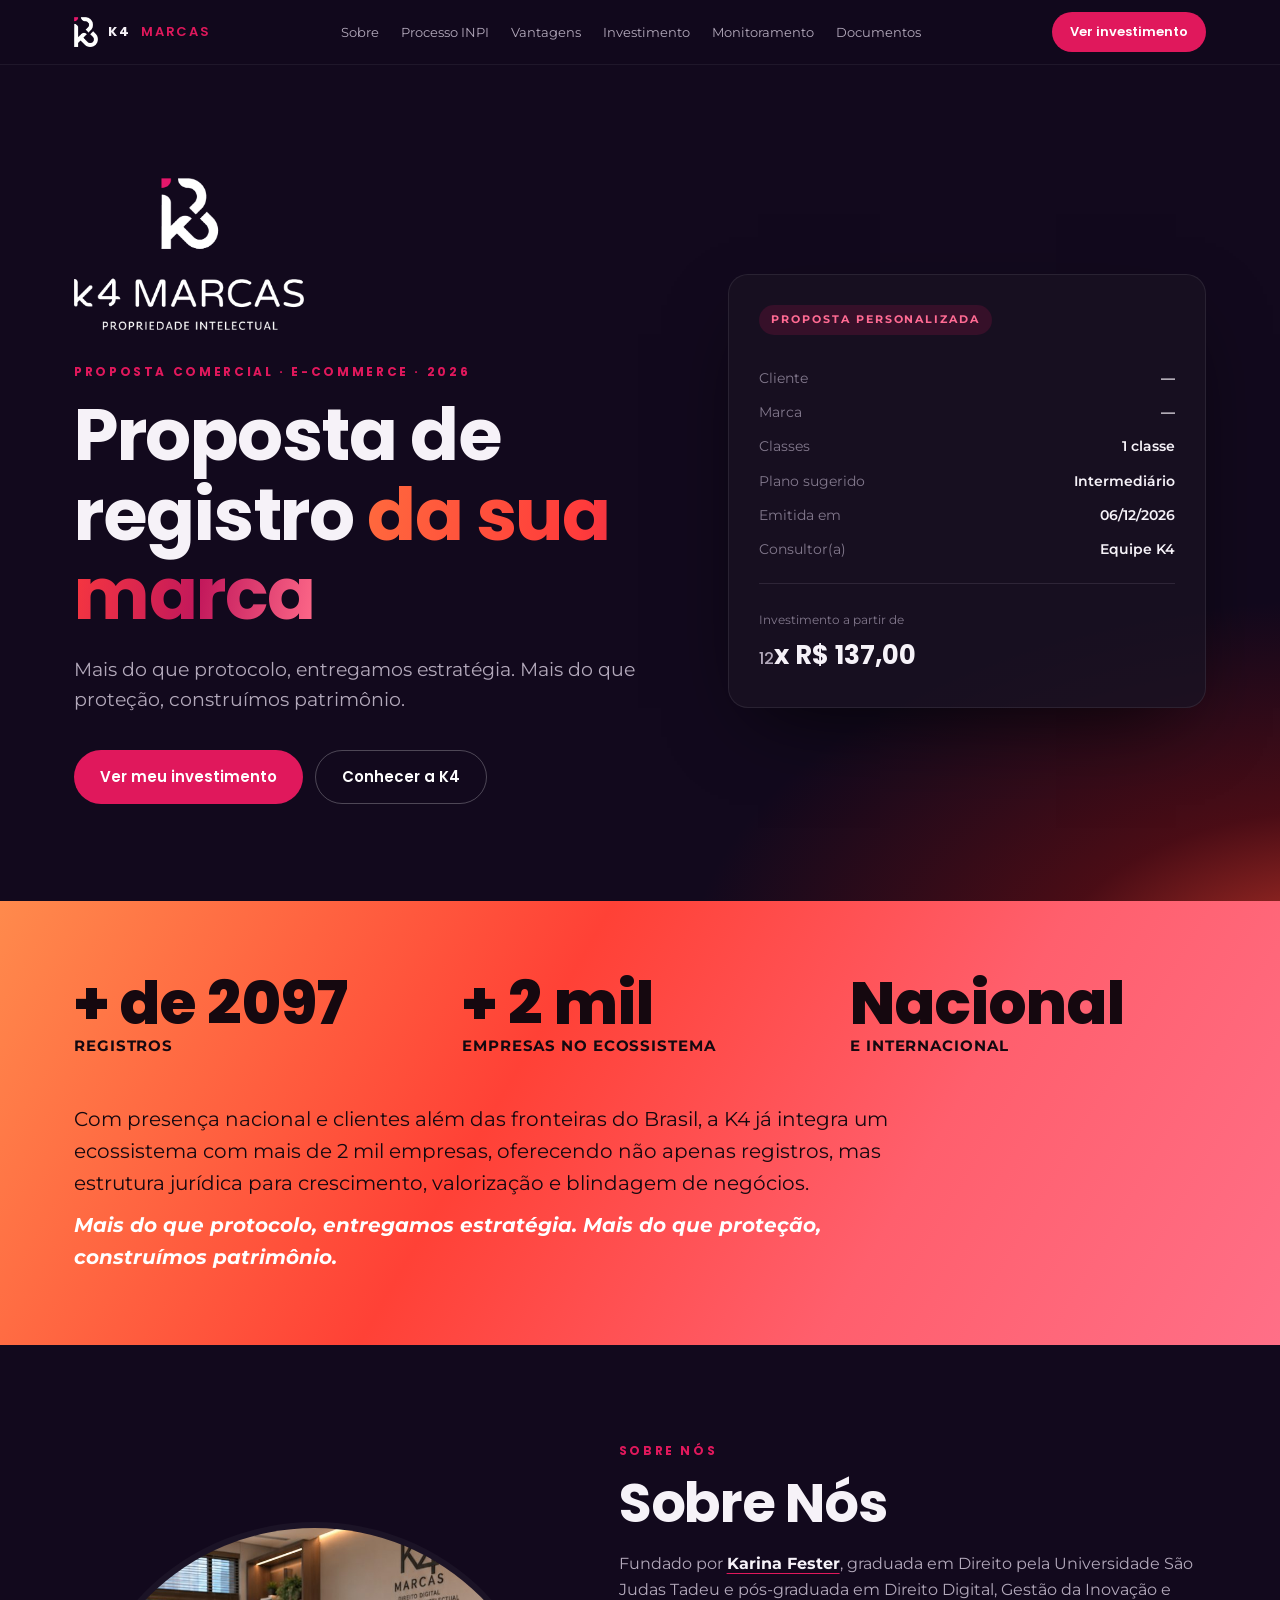
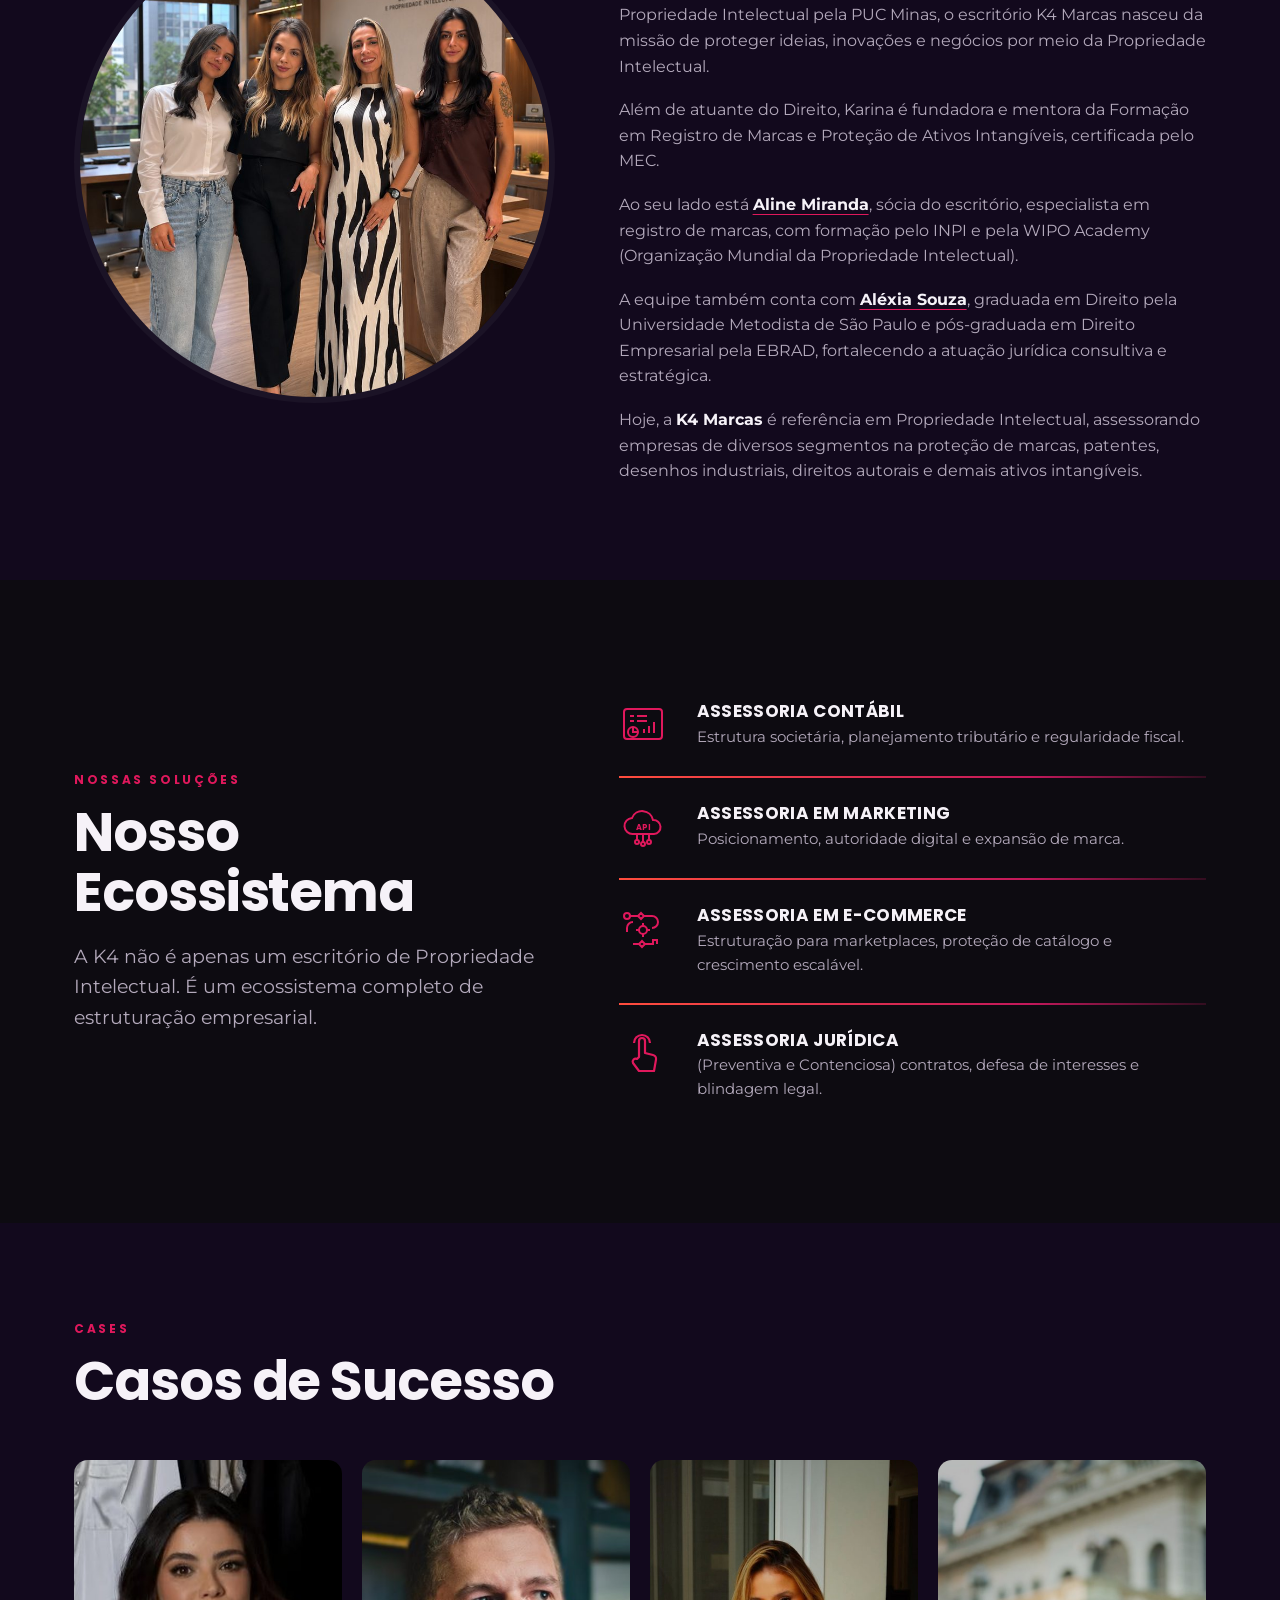
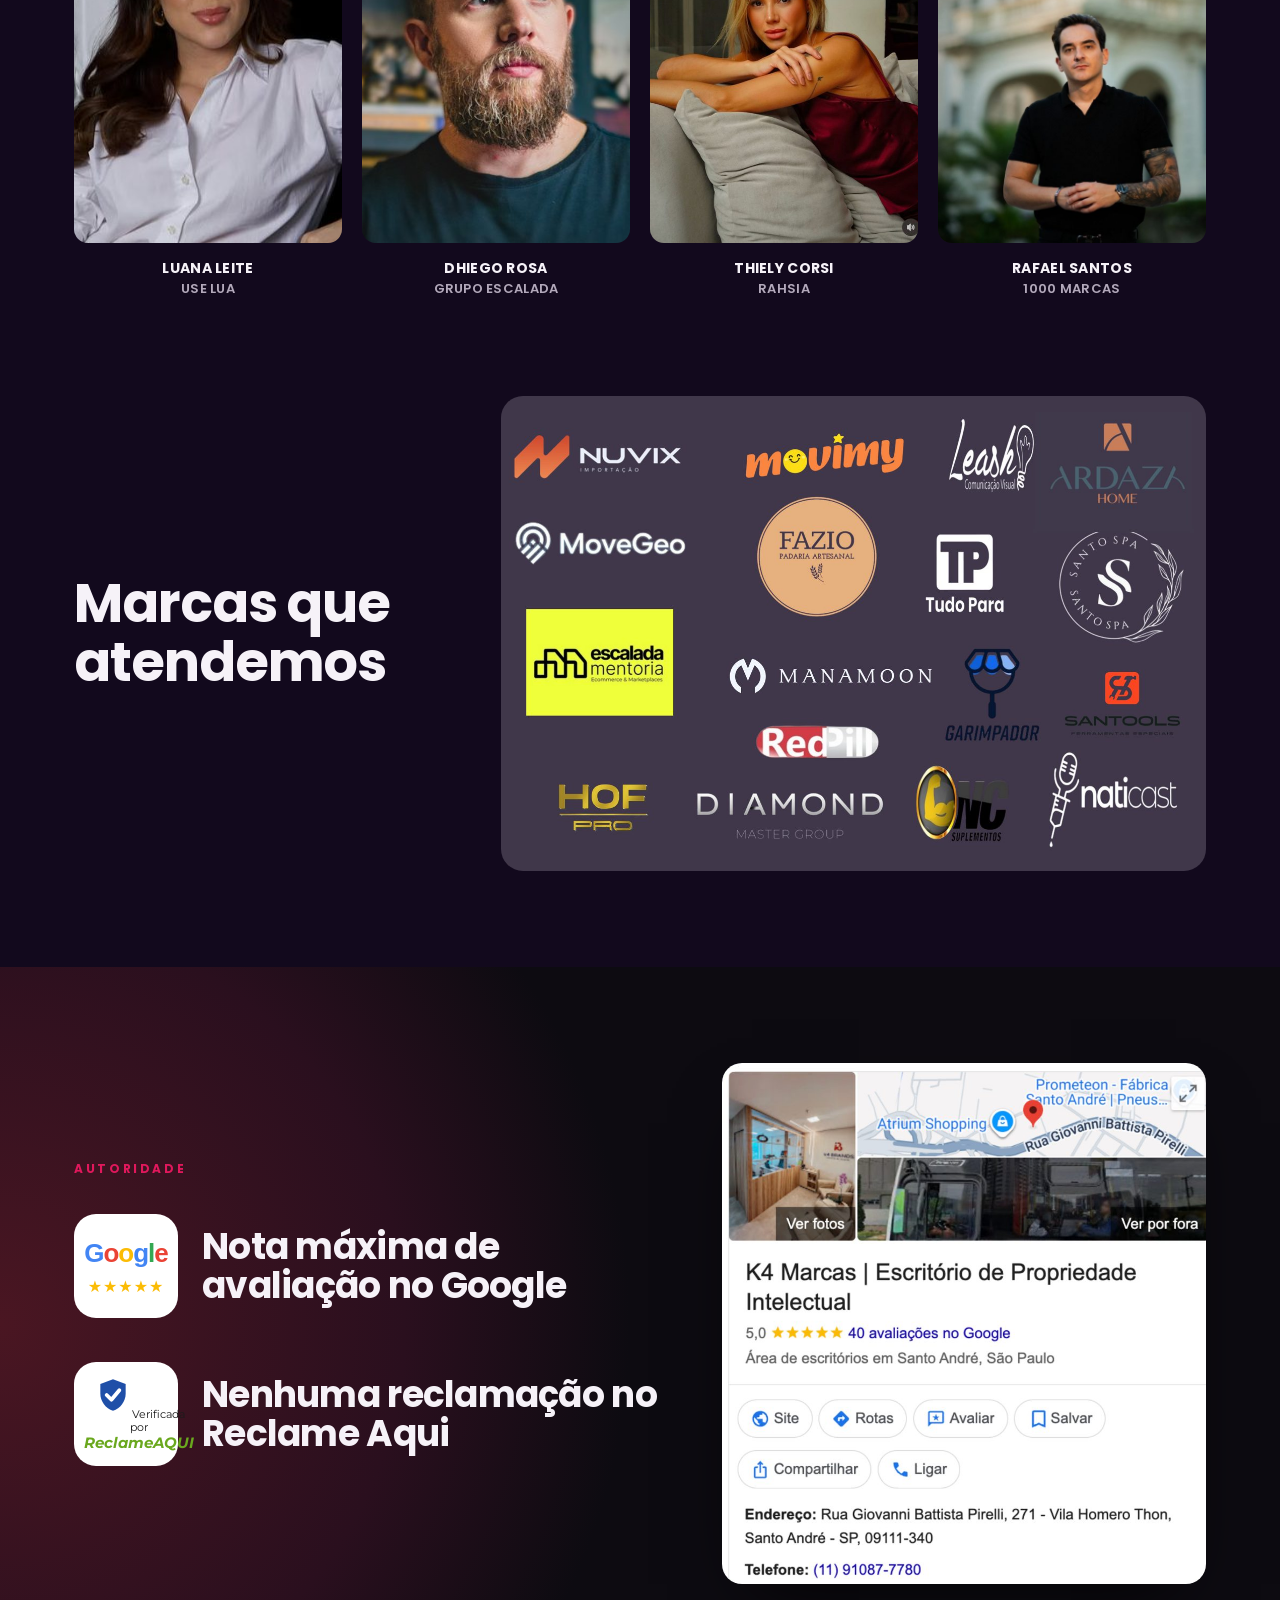
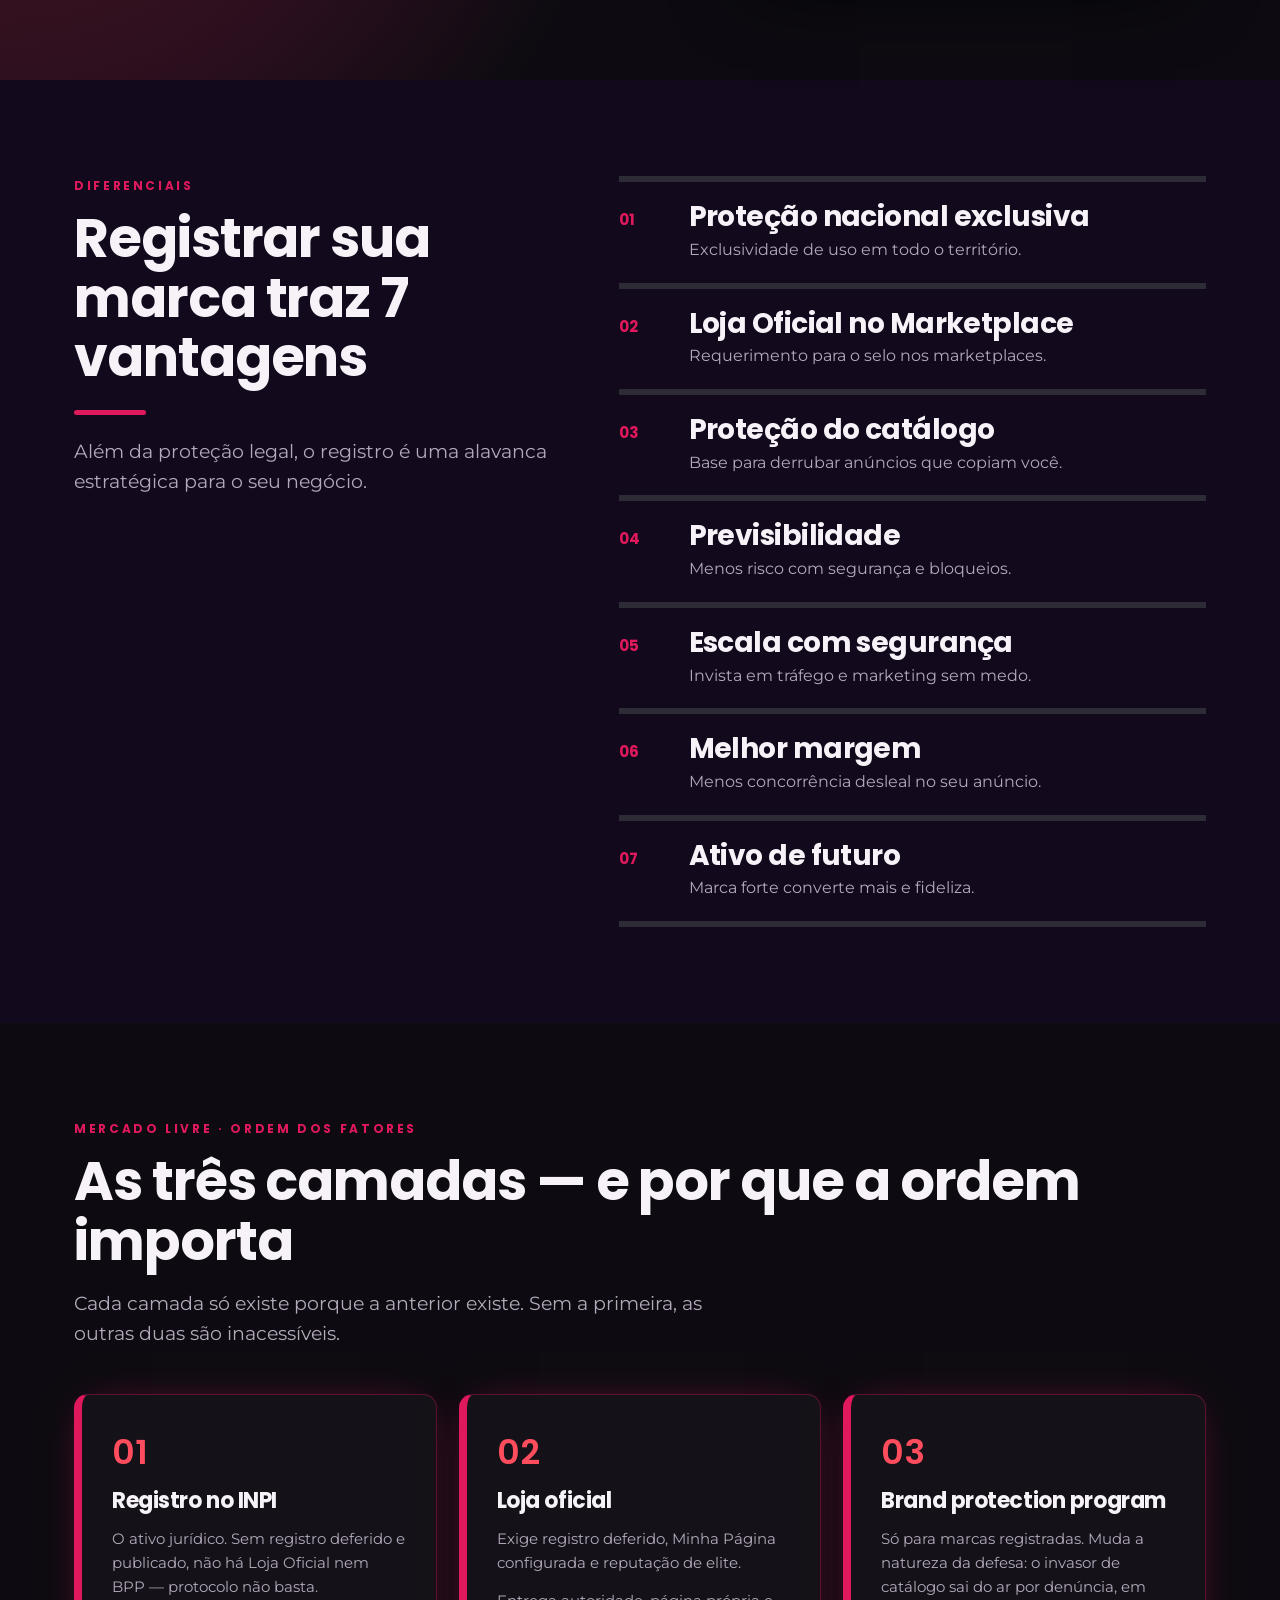
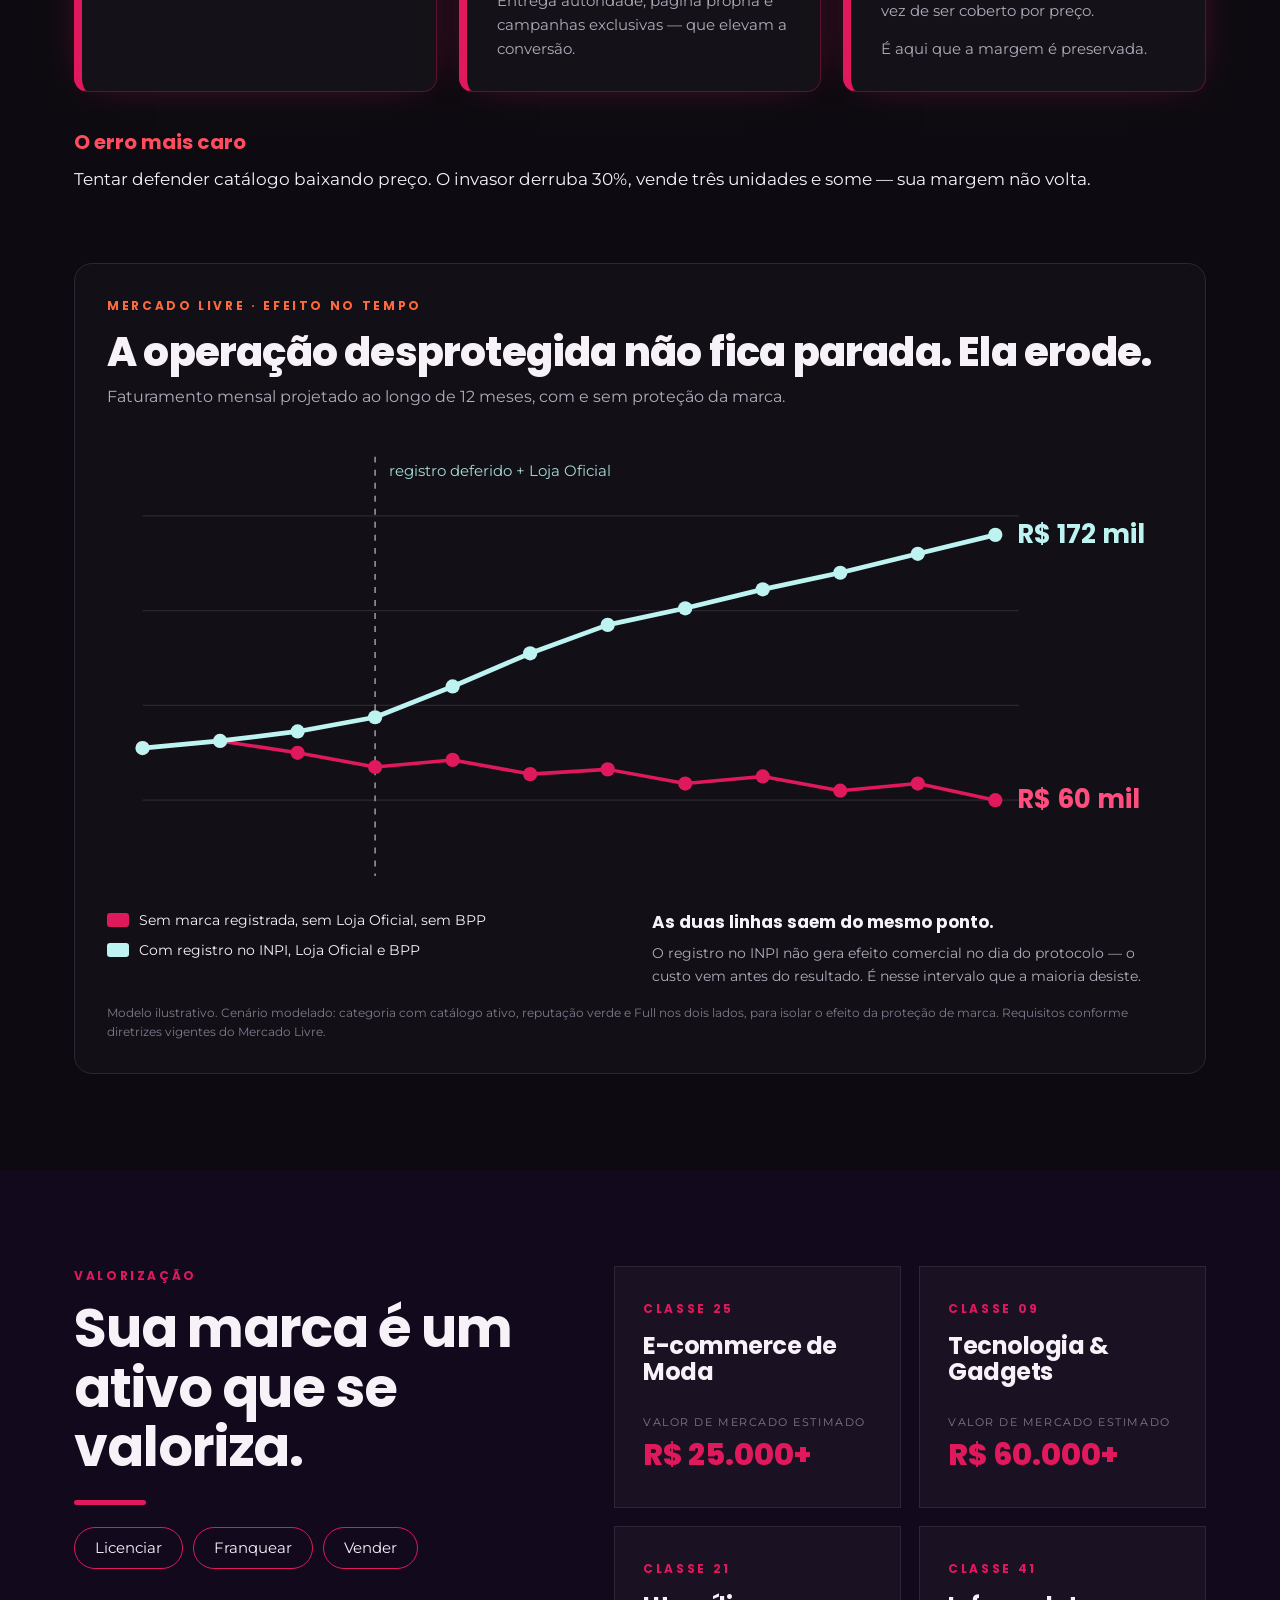
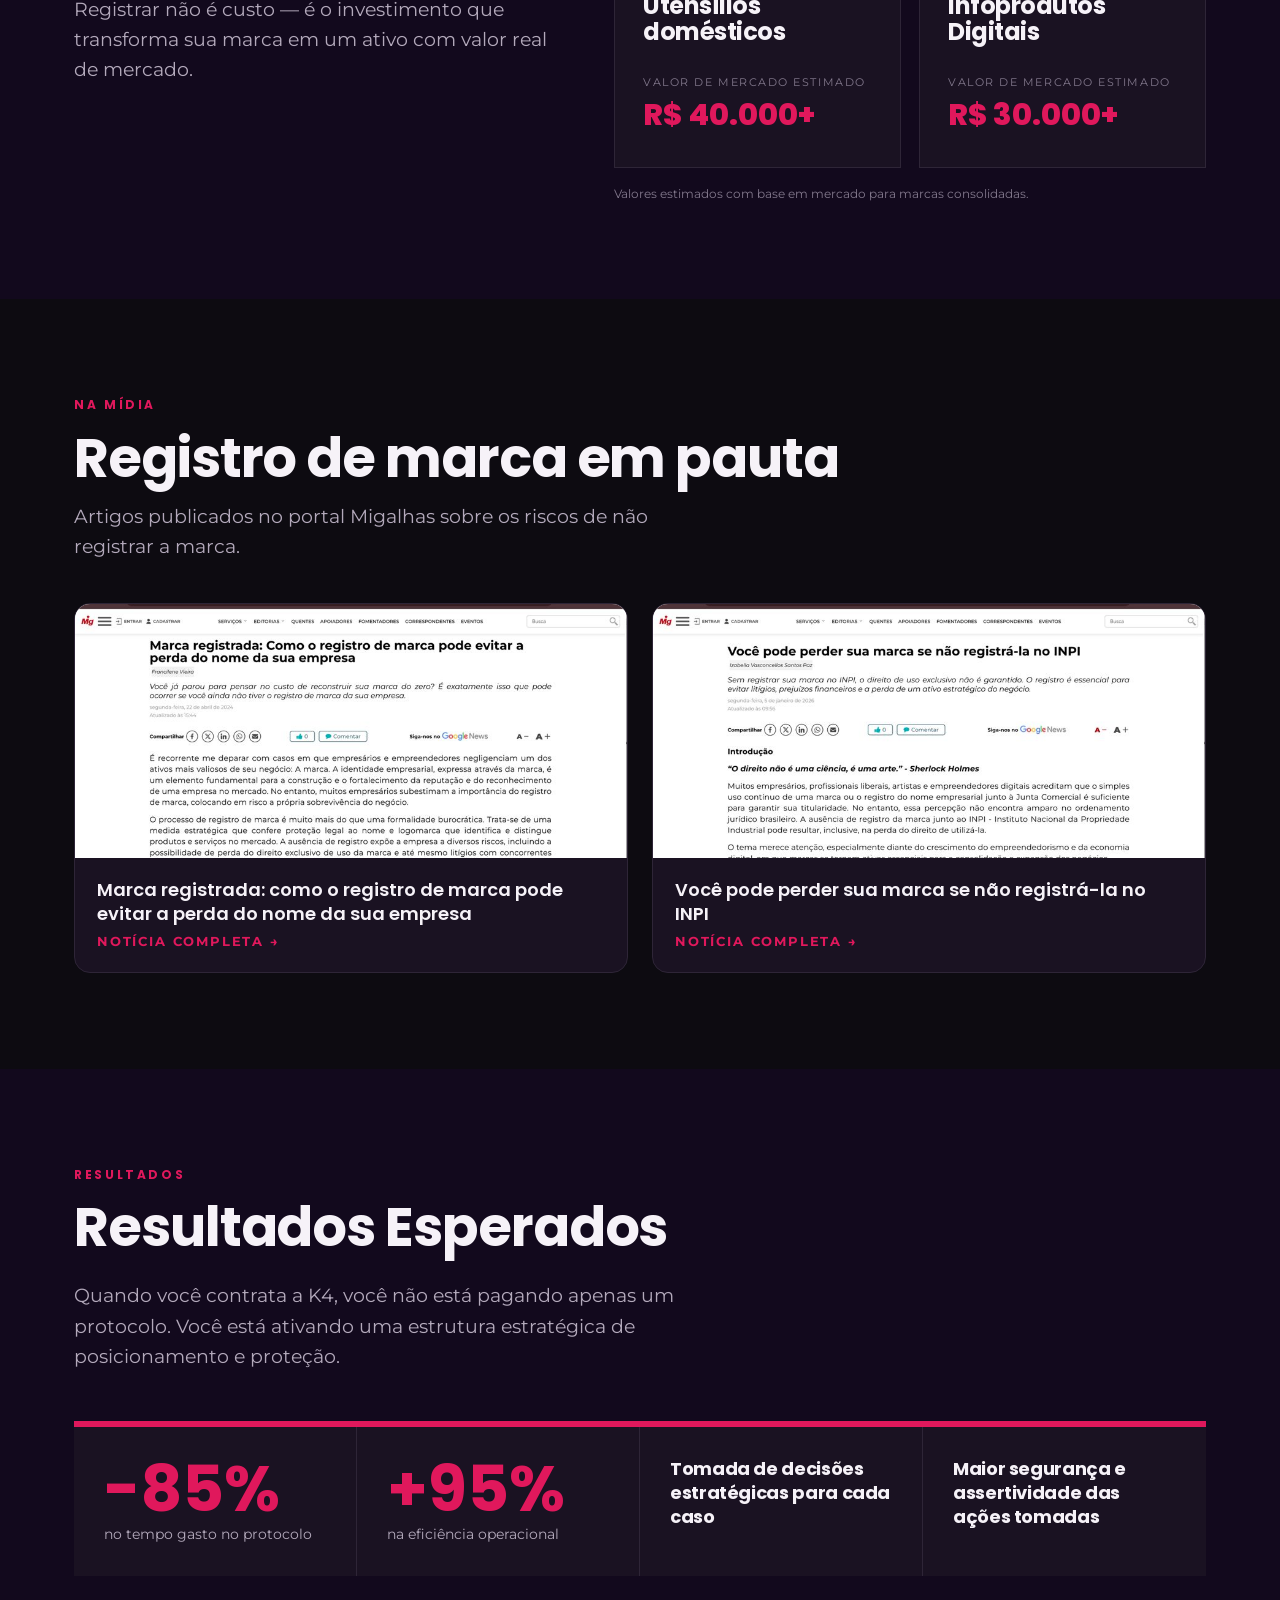
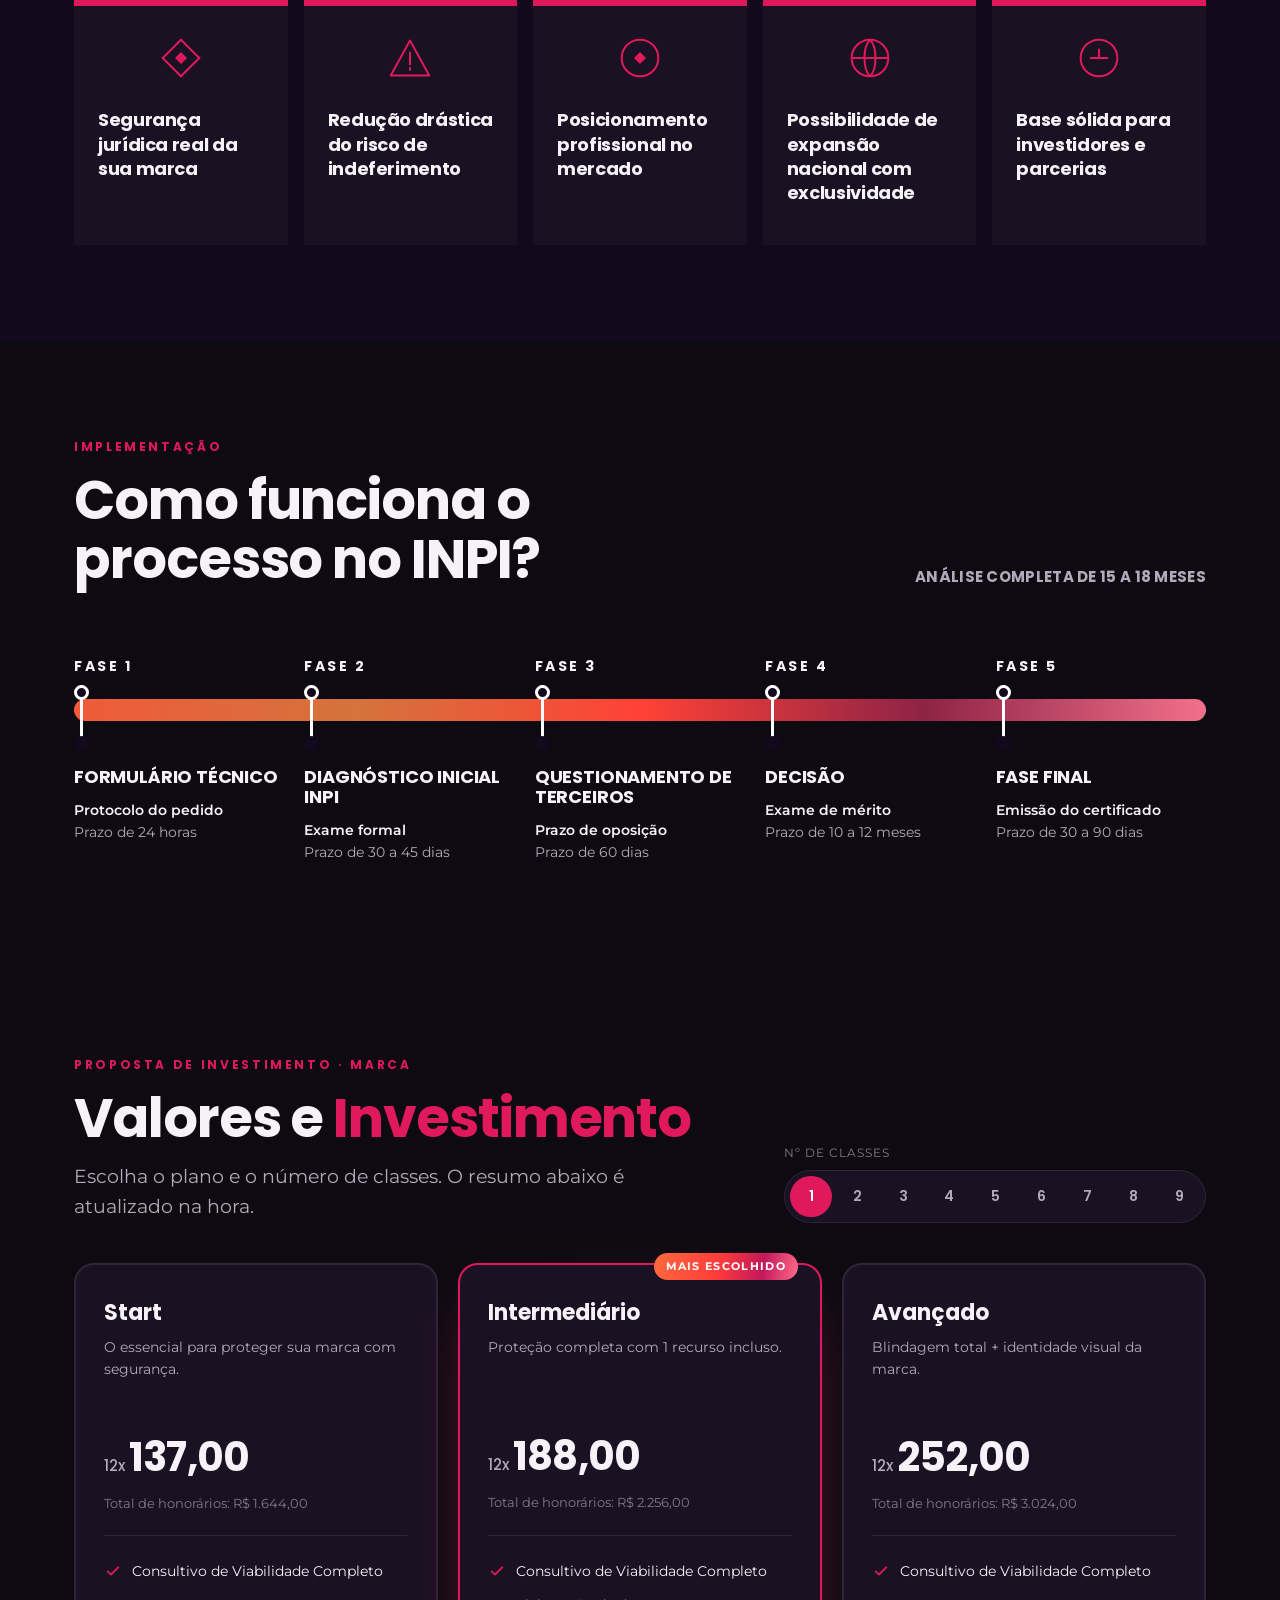
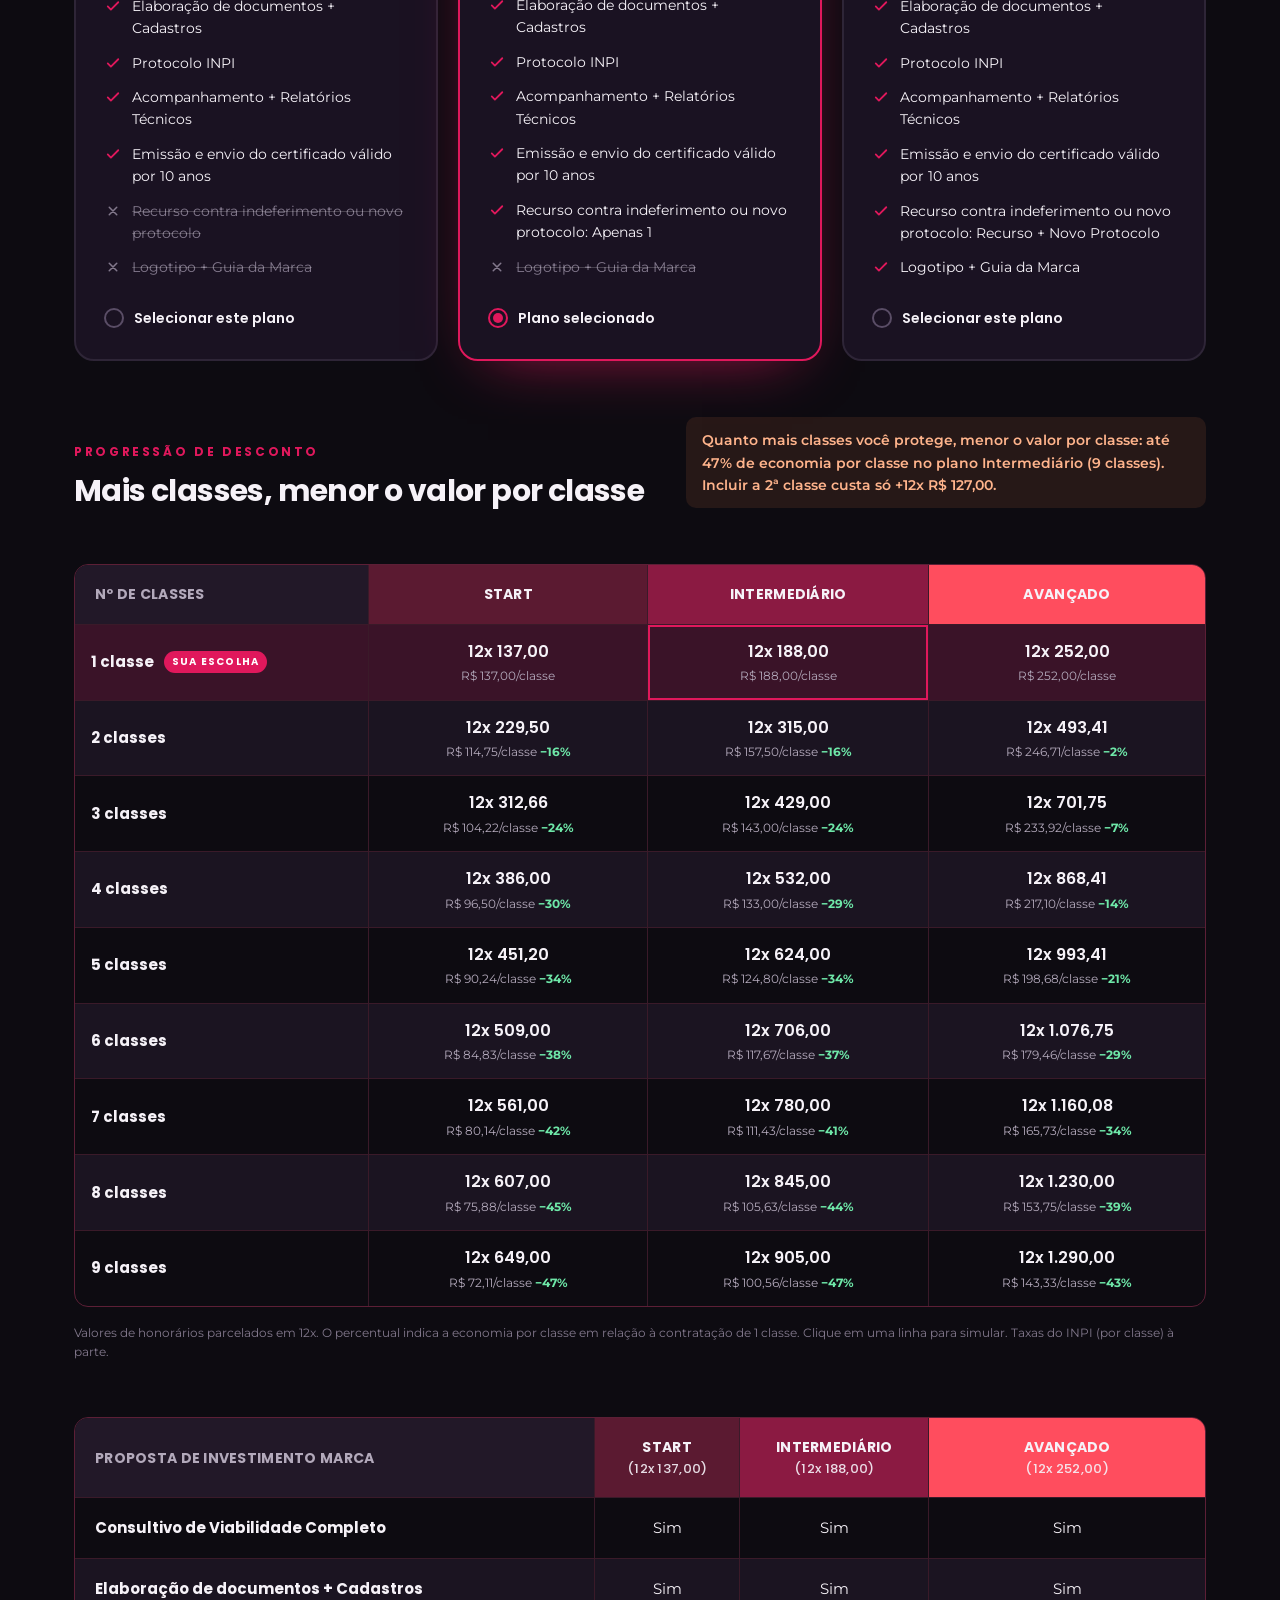
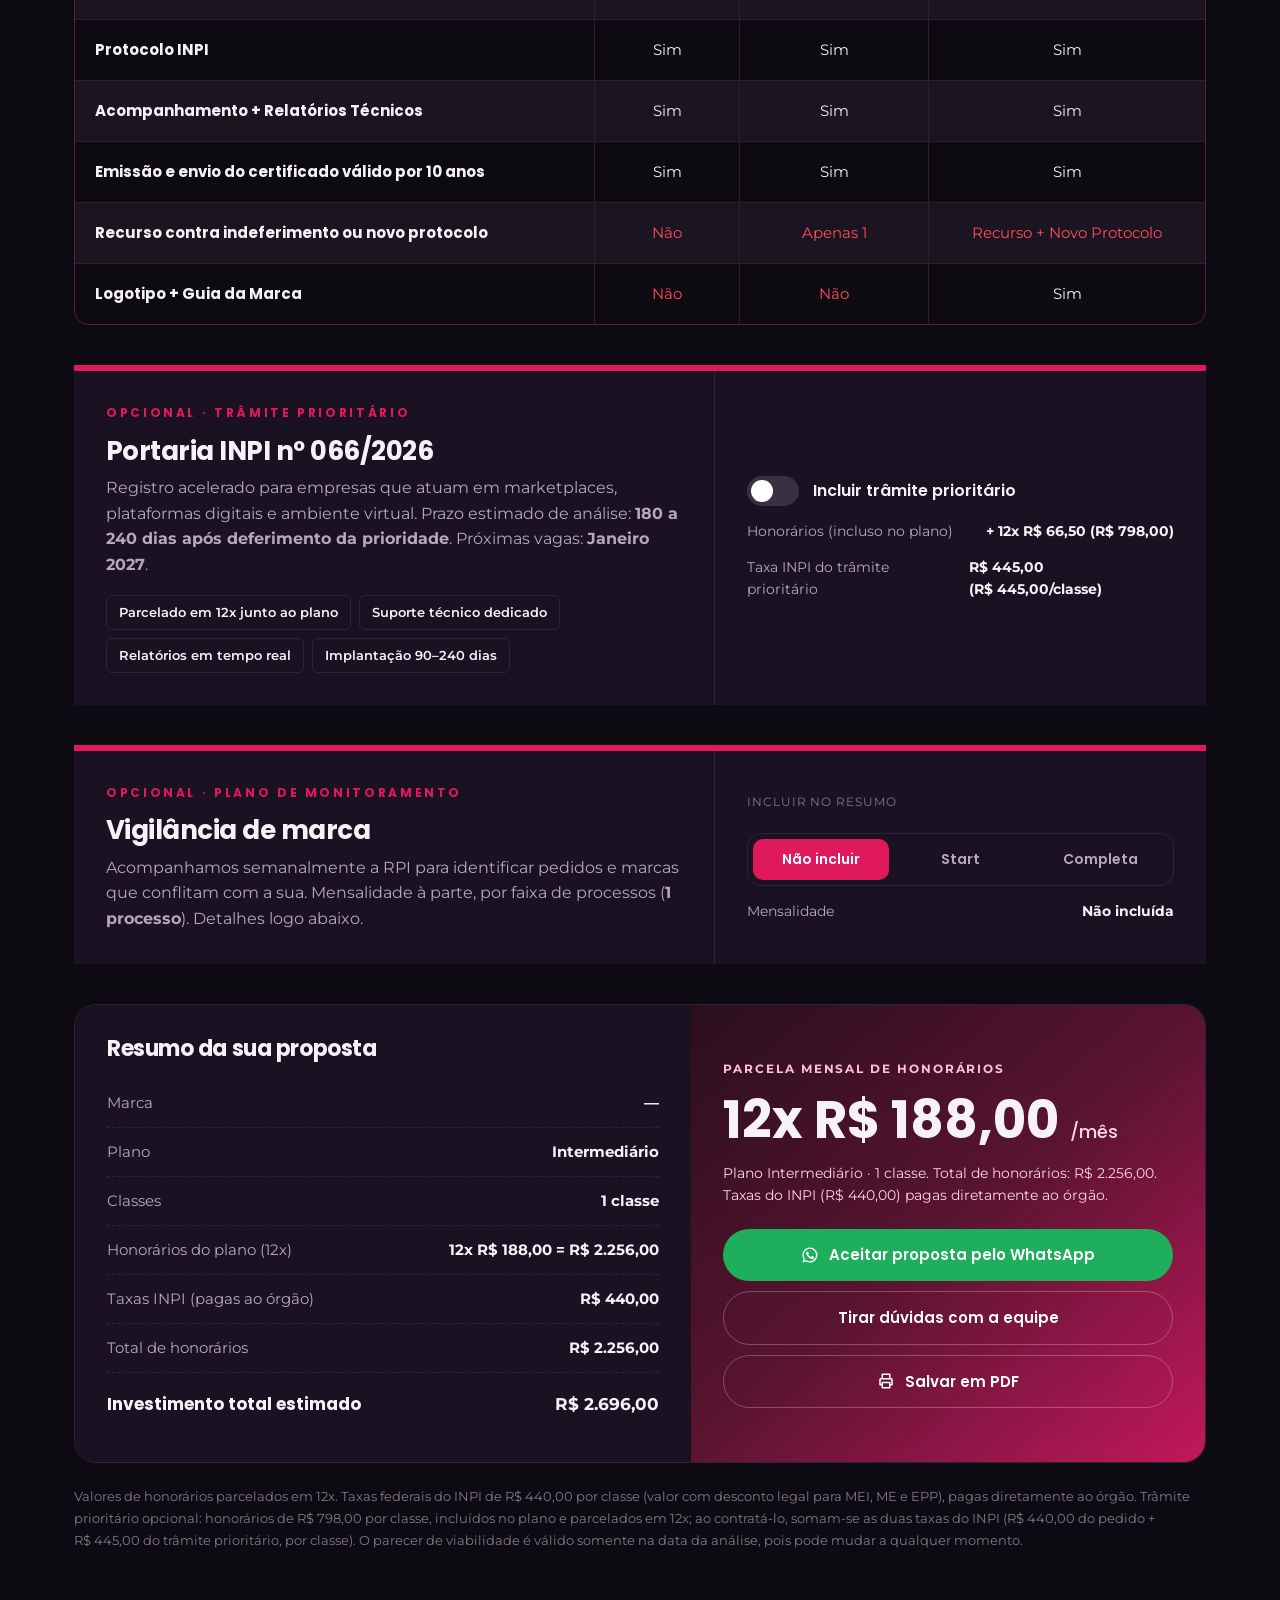
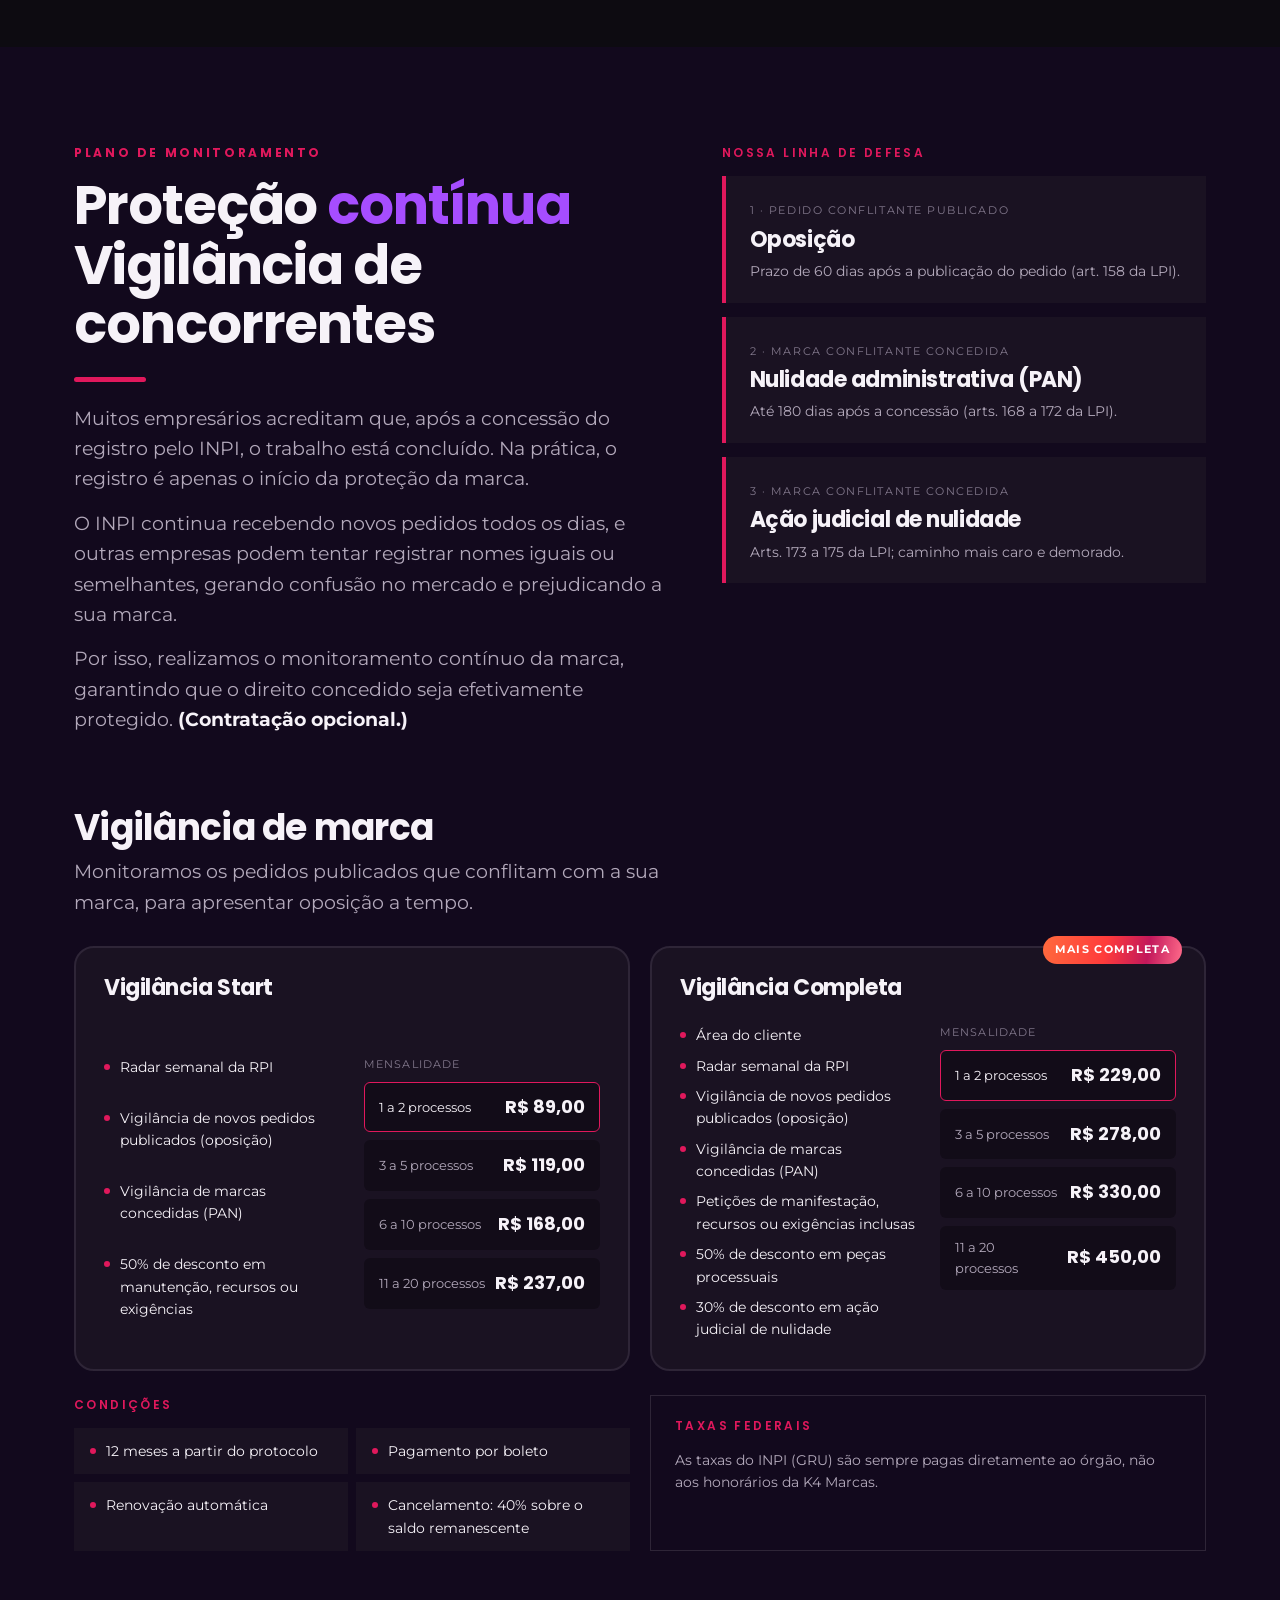
==== site_orcamento/index.html @ ebb5e9ce "Cliente pode incluir e remover classes na proposta As classes indicadas no gerador viram o ponto de " ====
<!doctype html>
<html lang="pt-BR">
<head>
  <meta charset="utf-8" />
  <meta name="viewport" content="width=device-width, initial-scale=1" />
  <title>Proposta Comercial | K4 Marcas</title>
  <meta name="description" content="Proposta comercial de registro de marca — K4 Marcas, Propriedade Intelectual." />
  <meta name="robots" content="noindex, nofollow" />
  <meta name="theme-color" content="#12091d" />
  <meta property="og:title" content="Proposta Comercial | K4 Marcas" />
  <meta property="og:description" content="Sua proposta personalizada para registro de marca no INPI." />
  <meta property="og:image" content="assets/logo-k4.png" />
  <link rel="icon" href="assets/icone-k4.png" />
  <link rel="preconnect" href="https://fonts.googleapis.com" />
  <link rel="preconnect" href="https://fonts.gstatic.com" crossorigin />
  <link href="https://fonts.googleapis.com/css2?family=Montserrat:wght@400;500;600;700&family=Poppins:wght@500;600;700;800&display=swap" rel="stylesheet" />
  <link rel="stylesheet" href="styles.css" />
</head>
<body>

<!-- SVG icon sprite -->
<svg width="0" height="0" style="position:absolute" aria-hidden="true">
  <symbol id="i-check" viewBox="0 0 24 24"><path fill="none" stroke="currentColor" stroke-width="2.4" stroke-linecap="round" stroke-linejoin="round" d="M5 12.5l4.2 4.2L19 7"/></symbol>
  <symbol id="i-x" viewBox="0 0 24 24"><path fill="none" stroke="currentColor" stroke-width="2" stroke-linecap="round" d="M7 7l10 10M17 7L7 17"/></symbol>
  <symbol id="i-wa" viewBox="0 0 24 24"><path fill="currentColor" d="M12 2a10 10 0 00-8.6 15.1L2 22l5-1.3A10 10 0 1012 2zm0 18.2c-1.6 0-3.1-.4-4.4-1.2l-.3-.2-3 .8.8-2.9-.2-.3A8.2 8.2 0 1112 20.2zm4.5-6.1c-.2-.1-1.5-.7-1.7-.8-.2-.1-.4-.1-.6.1l-.8 1c-.1.2-.3.2-.5.1a6.7 6.7 0 01-3.3-2.9c-.3-.4.3-.4.7-1.4.1-.2 0-.3 0-.4l-.8-1.8c-.2-.5-.4-.4-.6-.4h-.5a1 1 0 00-.7.3 3 3 0 00-.9 2.2 5.2 5.2 0 001.1 2.7 11.8 11.8 0 004.5 4c1.7.7 2.3.8 3.2.6.5-.1 1.5-.6 1.7-1.2.2-.6.2-1.1.2-1.2-.1-.1-.3-.2-.5-.3z"/></symbol>
  <symbol id="i-print" viewBox="0 0 24 24"><path fill="none" stroke="currentColor" stroke-width="2" stroke-linejoin="round" d="M7 9V3h10v6M7 17H4v-7a1 1 0 011-1h14a1 1 0 011 1v7h-3M7 14h10v7H7z"/></symbol>
</svg>

<nav class="nav">
  <div class="wrap">
    <a class="nav-brand" href="#topo"><img src="assets/icone-k4.png" alt="" /><b>K4</b><span>MARCAS</span></a>
    <div class="nav-links">
      <a href="#sobre">Sobre</a>
      <a href="#processo">Processo INPI</a>
      <a href="#vantagens" data-tipo="ecom">Vantagens</a>
      <a href="#classes" id="navClasses">Classes</a>
      <a href="#investimento">Investimento</a>
      <a href="#monitoramento">Monitoramento</a>
      <a href="#documentos">Documentos</a>
    </div>
    <a class="btn sm" href="#investimento">Ver investimento</a>
  </div>
</nav>

<!-- HERO -->
<header class="hero" id="topo">
  <div class="wrap hero-grid">
    <div>
      <img class="hero-logo" src="assets/logo-k4.png" alt="K4 Marcas — Propriedade Intelectual" />
      <span class="eyebrow">Proposta comercial<span data-f="tipoTxt"></span> · <span data-f="ano"></span></span>
      <h1><span data-f="saudacao">Proposta de registro</span> <span class="hl" data-f="marcaTitulo">da sua marca</span></h1>
      <p class="lead">Mais do que protocolo, entregamos estratégia. Mais do que proteção, construímos patrimônio.</p>
      <div class="hero-actions">
        <a class="btn" href="#investimento">Ver meu investimento</a>
        <a class="btn ghost" href="#sobre">Conhecer a K4</a>
      </div>
    </div>
    <aside class="client-card rv" aria-label="Dados da proposta">
      <span class="tag">Proposta personalizada</span>
      <dl class="kv">
        <dt>Cliente</dt><dd data-f="cliente">—</dd>
        <dt>Marca</dt><dd data-f="marca">—</dd>
        <dt>Classes</dt><dd data-f="classesTxt">—</dd>
        <dt>Plano sugerido</dt><dd data-f="planoNome">—</dd>
        <dt>Emitida em</dt><dd data-f="emissao">—</dd>
        <dt>Consultor(a)</dt><dd data-f="consultor">Equipe K4</dd>
      </dl>
      <div class="from">
        <small>Investimento a partir de</small>
        <strong><span data-f="parcelas">12</span>x <b data-f="aPartir" style="font-weight:700">—</b></strong>
      </div>
      <div class="validity" data-f="validade" hidden></div>
    </aside>
  </div>
</header>

<!-- BAND -->
<section class="band">
  <div class="wrap">
    <div class="band-grid">
      <div class="stat rv"><b>+ de 2097</b><span>registros</span></div>
      <div class="stat rv"><b>+ 2 mil</b><span>empresas no ecossistema</span></div>
      <div class="stat rv"><b>Nacional</b><span>e internacional</span></div>
    </div>
    <p class="quote rv">Com presença nacional e clientes além das fronteiras do Brasil, a K4 já integra um ecossistema com mais de 2 mil empresas, oferecendo não apenas registros, mas estrutura jurídica para crescimento, valorização e blindagem de negócios.
      <em>Mais do que protocolo, entregamos estratégia. Mais do que proteção, construímos patrimônio.</em></p>
  </div>
</section>

<!-- SOBRE -->
<section class="z" id="sobre">
  <div class="wrap about">
    <div class="about-photo rv"><img src="assets/equipe.jpg" alt="Equipe K4 Marcas no escritório" loading="lazy" /></div>
    <div class="about-text rv">
      <span class="eyebrow">Sobre nós</span>
      <h2 class="h2">Sobre Nós</h2>
      <p>Fundado por <span class="name">Karina Fester</span>, graduada em Direito pela Universidade São Judas Tadeu e pós-graduada em Direito Digital, Gestão da Inovação e Propriedade Intelectual pela PUC Minas, o escritório K4 Marcas nasceu da missão de proteger ideias, inovações e negócios por meio da Propriedade Intelectual.</p>
      <p>Além de atuante do Direito, Karina é fundadora e mentora da Formação em Registro de Marcas e Proteção de Ativos Intangíveis, certificada pelo MEC.</p>
      <p>Ao seu lado está <span class="name">Aline Miranda</span>, sócia do escritório, especialista em registro de marcas, com formação pelo INPI e pela WIPO Academy (Organização Mundial da Propriedade Intelectual).</p>
      <p>A equipe também conta com <span class="name">Aléxia Souza</span>, graduada em Direito pela Universidade Metodista de São Paulo e pós-graduada em Direito Empresarial pela EBRAD, fortalecendo a atuação jurídica consultiva e estratégica.</p>
      <p>Hoje, a <strong>K4 Marcas</strong> é referência em Propriedade Intelectual, assessorando empresas de diversos segmentos na proteção de marcas, patentes, desenhos industriais, direitos autorais e demais ativos intangíveis.</p>
    </div>
  </div>
</section>

<!-- ECOSSISTEMA -->
<section class="z">
  <div class="wrap eco">
    <div class="rv">
      <span class="eyebrow">Nossas soluções</span>
      <h2 class="h2">Nosso Ecossistema</h2>
      <p class="lead" style="margin-top:20px">A K4 não é apenas um escritório de Propriedade Intelectual. É um ecossistema completo de estruturação empresarial.</p>
    </div>
    <ul class="eco-list rv">
      <li>
        <svg viewBox="0 0 48 48" fill="none" stroke="currentColor" stroke-width="2"><rect x="5" y="7" width="38" height="30" rx="3"/><path d="M11 14h4M11 19h4M18 14h10M18 19h10M30 31V24M35 31V20M25 31v-4"/><circle cx="14" cy="30" r="5"/><path d="M14 25v5h5"/></svg>
        <div><h3>Assessoria Contábil</h3><p>Estrutura societária, planejamento tributário e regularidade fiscal.</p></div>
      </li>
      <li>
        <svg viewBox="0 0 48 48" fill="none" stroke="currentColor" stroke-width="2"><path d="M14 30a8 8 0 01-1-16 11 11 0 0121 2 7 7 0 011 14z"/><path d="M18 30v6M24 30v8M30 30v6"/><circle cx="18" cy="38" r="2"/><circle cx="24" cy="40" r="2"/><circle cx="30" cy="38" r="2"/><text x="17" y="26" font-size="8" fill="currentColor" stroke="none" font-family="Poppins" font-weight="700">API</text></svg>
        <div><h3>Assessoria em Marketing</h3><p>Posicionamento, autoridade digital e expansão de marca.</p></div>
      </li>
      <li>
        <svg viewBox="0 0 48 48" fill="none" stroke="currentColor" stroke-width="2"><circle cx="8" cy="10" r="3"/><path d="M11 10h8l3-3 3 3-3 3-3-3M25 10h8a6 6 0 010 12M8 26v-4a6 6 0 016-6"/><circle cx="24" cy="24" r="4"/><path d="M24 17v3M24 28v3M17 24h3M28 24h3"/><path d="M14 38h6l3 3 3-3-3-3-3 3M26 38h8v-4h4v4"/></svg>
        <div><h3>Assessoria em E-commerce</h3><p>Estruturação para marketplaces, proteção de catálogo e crescimento escalável.</p></div>
      </li>
      <li>
        <svg viewBox="0 0 48 48" fill="none" stroke="currentColor" stroke-width="2.2" stroke-linejoin="round"><path d="M20 26V10a3 3 0 016 0v12l8 2a4 4 0 013 4.6L35 40H20l-6-8a3 3 0 014-4z"/><path d="M15 12a8 8 0 0116 0"/></svg>
        <div><h3>Assessoria Jurídica</h3><p>(Preventiva e Contenciosa) contratos, defesa de interesses e blindagem legal.</p></div>
      </li>
    </ul>
  </div>
</section>

<!-- CASES -->
<section class="z">
  <div class="wrap">
    <span class="eyebrow">Cases</span>
    <h2 class="h2 rv">Casos de Sucesso</h2>
    <div class="cases">
      <div class="case rv"><figure><div class="ph"><img src="assets/case-luana.jpg" alt="Luana Leite" loading="lazy" /></div><figcaption>Luana Leite<span>Use Lua</span></figcaption></figure></div>
      <div class="case rv"><figure><div class="ph"><img src="assets/case-dhiego.jpg" alt="Dhiego Rosa" loading="lazy" /></div><figcaption>Dhiego Rosa<span>Grupo Escalada</span></figcaption></figure></div>
      <div class="case rv"><figure><div class="ph"><img src="assets/case-thiely.jpg" alt="Thiely Corsi" loading="lazy" /></div><figcaption>Thiely Corsi<span>Rahsia</span></figcaption></figure></div>
      <div class="case rv"><figure><div class="ph"><img src="assets/case-rafael.jpg" alt="Rafael Santos" loading="lazy" /></div><figcaption>Rafael Santos<span>1000 Marcas</span></figcaption></figure></div>
    </div>
    <div class="brands">
      <h2 class="h2 rv">Marcas que atendemos</h2>
      <img class="brands-img rv" src="assets/marcas-atendidas.jpg" alt="Logotipos de marcas atendidas pela K4: Nuvix, Movimy, Leash, Ardaza Home, MoveGeo, Fazio, Tudo Para, Santo Spa, Escalada Mentoria, Manamoon, Garimpador, Santools, RedPill, HOF Pro, Diamond Master Group, NC Suplementos, Naticast" loading="lazy" />
    </div>
  </div>
</section>

<!-- AUTORIDADE -->
<section class="alt" style="background: radial-gradient(900px 900px at 0% 50%, #4a1622 0%, #2a0f1e 45%, var(--bg-2) 70%);">
  <div class="wrap auth">
    <div>
      <span class="eyebrow">Autoridade</span>
      <div class="auth-item rv">
        <div class="auth-badge"><div><div class="g"><span>G</span><span>o</span><span>o</span><span>g</span><span>l</span><span>e</span></div><div class="stars">★★★★★</div></div></div>
        <h3>Nota máxima de avaliação no Google</h3>
      </div>
      <div class="auth-item rv">
        <div class="auth-badge"><div class="ra"><svg viewBox="0 0 24 24" fill="currentColor"><path d="M12 2l8 3v6c0 5-3.4 9.4-8 11-4.6-1.6-8-6-8-11V5z"/><path d="M8 12l3 3 5-6" fill="none" stroke="#fff" stroke-width="2.4" stroke-linecap="round" stroke-linejoin="round"/></svg>Verificada por<b>ReclameAQUI</b></div></div>
        <h3>Nenhuma reclamação no Reclame Aqui</h3>
      </div>
    </div>
    <img class="google-card rv" src="assets/google-k4.jpg" alt="Perfil da K4 Marcas no Google: nota 5,0 com 40 avaliações" loading="lazy" />
  </div>
</section>

<!-- VANTAGENS -->
<section class="z" id="vantagens" data-tipo="ecom">
  <div class="wrap adv">
    <div class="adv-sticky rv">
      <span class="eyebrow">Diferenciais</span>
      <h2 class="h2">Registrar sua marca traz 7 vantagens</h2>
      <div class="bar"></div>
      <p class="lead">Além da proteção legal, o registro é uma alavanca estratégica para o seu negócio.</p>
    </div>
    <ol class="adv-list">
      <li class="rv"><span class="num">01</span><div><h3>Proteção nacional exclusiva</h3><p>Exclusividade de uso em todo o território.</p></div></li>
      <li class="rv"><span class="num">02</span><div><h3>Loja Oficial no Marketplace</h3><p>Requerimento para o selo nos marketplaces.</p></div></li>
      <li class="rv"><span class="num">03</span><div><h3>Proteção do catálogo</h3><p>Base para derrubar anúncios que copiam você.</p></div></li>
      <li class="rv"><span class="num">04</span><div><h3>Previsibilidade</h3><p>Menos risco com segurança e bloqueios.</p></div></li>
      <li class="rv"><span class="num">05</span><div><h3>Escala com segurança</h3><p>Invista em tráfego e marketing sem medo.</p></div></li>
      <li class="rv"><span class="num">06</span><div><h3>Melhor margem</h3><p>Menos concorrência desleal no seu anúncio.</p></div></li>
      <li class="rv"><span class="num">07</span><div><h3>Ativo de futuro</h3><p>Marca forte converte mais e fideliza.</p></div></li>
    </ol>
  </div>
</section>

<!-- MERCADO LIVRE -->
<section class="z" data-tipo="ecom">
  <div class="wrap">
    <span class="eyebrow">Mercado Livre · ordem dos fatores</span>
    <h2 class="h2 rv">As três camadas — e por que a ordem importa</h2>
    <p class="lead rv" style="margin-top:18px">Cada camada só existe porque a anterior existe. Sem a primeira, as outras duas são inacessíveis.</p>
    <div class="layers">
      <div class="layer rv"><span class="n">01</span><h3>Registro no INPI</h3><p>O ativo jurídico. Sem registro deferido e publicado, não há Loja Oficial nem BPP — protocolo não basta.</p></div>
      <div class="layer rv"><span class="n">02</span><h3>Loja oficial</h3><p>Exige registro deferido, Minha Página configurada e reputação de elite.</p><p>Entrega autoridade, página própria e campanhas exclusivas — que elevam a conversão.</p></div>
      <div class="layer rv"><span class="n">03</span><h3>Brand protection program</h3><p>Só para marcas registradas. Muda a natureza da defesa: o invasor de catálogo sai do ar por denúncia, em vez de ser coberto por preço.</p><p>É aqui que a margem é preservada.</p></div>
    </div>
    <div class="warn rv"><b>O erro mais caro</b><p>Tentar defender catálogo baixando preço. O invasor derruba 30%, vende três unidades e some — sua margem não volta.</p></div>

    <div class="chart-box rv">
      <span class="eyebrow" style="color:#ff6a3d">Mercado Livre · Efeito no tempo</span>
      <h3>A operação desprotegida não fica parada. Ela erode.</h3>
      <p class="sub">Faturamento mensal projetado ao longo de 12 meses, com e sem proteção da marca.</p>
      <svg class="chart" id="chart" viewBox="0 0 900 380" role="img" aria-label="Gráfico: com registro, Loja Oficial e BPP o faturamento sobe para R$ 172 mil; sem proteção cai para R$ 60 mil em 12 meses."></svg>
      <div class="chart-foot">
        <div class="legend">
          <span><i style="background:#e0185c"></i>Sem marca registrada, sem Loja Oficial, sem BPP</span>
          <span><i style="background:#bdf3f0"></i>Com registro no INPI, Loja Oficial e BPP</span>
        </div>
        <div><strong>As duas linhas saem do mesmo ponto.</strong><p>O registro no INPI não gera efeito comercial no dia do protocolo — o custo vem antes do resultado. É nesse intervalo que a maioria desiste.</p></div>
      </div>
      <p class="note">Modelo ilustrativo. Cenário modelado: categoria com catálogo ativo, reputação verde e Full nos dois lados, para isolar o efeito da proteção de marca. Requisitos conforme diretrizes vigentes do Mercado Livre.</p>
    </div>
  </div>
</section>

<!-- ATIVO -->
<section class="z">
  <div class="wrap asset">
    <div class="rv">
      <span class="eyebrow">Valorização</span>
      <h2 class="h2">Sua marca é um ativo que se valoriza.</h2>
      <div class="bar"></div>
      <div class="chips"><span class="chip">Licenciar</span><span class="chip">Franquear</span><span class="chip">Vender</span></div>
      <p class="lead">Registrar não é custo — é o investimento que transforma sua marca em um ativo com valor real de mercado.</p>
    </div>
    <div>
      <div class="asset-grid">
        <div class="asset-card rv"><span class="cls">CLASSE 25</span><h3>E-commerce de Moda</h3><small>Valor de mercado estimado</small><b>R$ 25.000+</b></div>
        <div class="asset-card rv"><span class="cls">CLASSE 09</span><h3>Tecnologia &amp; Gadgets</h3><small>Valor de mercado estimado</small><b>R$ 60.000+</b></div>
        <div class="asset-card rv"><span class="cls">CLASSE 21</span><h3>Utensílios domésticos</h3><small>Valor de mercado estimado</small><b>R$ 40.000+</b></div>
        <div class="asset-card rv"><span class="cls">CLASSE 41</span><h3>Infoprodutos Digitais</h3><small>Valor de mercado estimado</small><b>R$ 30.000+</b></div>
      </div>
      <p class="note">Valores estimados com base em mercado para marcas consolidadas.</p>
    </div>
  </div>
</section>

<!-- NOTÍCIAS -->
<section class="z" id="midia">
  <div class="wrap">
    <span class="eyebrow">Na mídia</span>
    <h2 class="h2 rv">Registro de marca em pauta</h2>
    <p class="lead rv" style="margin-top:14px">Artigos publicados no portal Migalhas sobre os riscos de não registrar a marca.</p>
    <div class="news">
      <a class="news-card rv" href="https://www.migalhas.com.br/depeso/405913/como-o-registro-de-marca-pode-evitar-a-perda-do-nome-da-sua-empresa" target="_blank" rel="noopener">
        <img src="assets/noticia-1.jpg" alt="Artigo no Migalhas: Marca registrada — como o registro de marca pode evitar a perda do nome da sua empresa" loading="lazy" />
        <span class="news-t">Marca registrada: como o registro de marca pode evitar a perda do nome da sua empresa</span>
        <span class="news-l">Notícia completa →</span>
      </a>
      <a class="news-card rv" href="https://www.migalhas.com.br/depeso/447062/voce-pode-perder-sua-marca-se-nao-registra-la-no-inpi" target="_blank" rel="noopener">
        <img src="assets/noticia-2.jpg" alt="Artigo no Migalhas: Você pode perder sua marca se não registrá-la no INPI" loading="lazy" />
        <span class="news-t">Você pode perder sua marca se não registrá-la no INPI</span>
        <span class="news-l">Notícia completa →</span>
      </a>
    </div>
  </div>
</section>

<!-- RESULTADOS -->
<section class="z">
  <div class="wrap">
    <span class="eyebrow">Resultados</span>
    <div class="tl-head">
      <h2 class="h2 rv">Resultados Esperados</h2>
      <p class="lead rv">Quando você contrata a K4, você não está pagando apenas um protocolo. Você está ativando uma estrutura estratégica de posicionamento e proteção.</p>
    </div>
    <div class="kpis rv">
      <div class="kpi"><b>-85%</b><span>no tempo gasto no protocolo</span></div>
      <div class="kpi"><b>+95%</b><span>na eficiência operacional</span></div>
      <div class="kpi"><h3>Tomada de decisões estratégicas para cada caso</h3></div>
      <div class="kpi"><h3>Maior segurança e assertividade das ações tomadas</h3></div>
    </div>
    <div class="res-cards">
      <div class="res-card rv"><svg viewBox="0 0 48 48" fill="none" stroke="currentColor" stroke-width="2.2"><path d="M24 4l20 20-20 20L4 24z"/><path d="M24 19l5 5-5 5-5-5z" fill="currentColor"/></svg><h3>Segurança jurídica real da sua marca</h3></div>
      <div class="res-card rv"><svg viewBox="0 0 48 48" fill="none" stroke="currentColor" stroke-width="2.2" stroke-linejoin="round"><path d="M24 5l21 38H3z"/><path d="M24 18v13M24 35v2" stroke-linecap="round"/></svg><h3>Redução drástica do risco de indeferimento</h3></div>
      <div class="res-card rv"><svg viewBox="0 0 48 48" fill="none" stroke="currentColor" stroke-width="2.2"><circle cx="24" cy="24" r="20"/><path d="M24 19l5 5-5 5-5-5z" fill="currentColor"/></svg><h3>Posicionamento profissional no mercado</h3></div>
      <div class="res-card rv"><svg viewBox="0 0 48 48" fill="none" stroke="currentColor" stroke-width="2.2"><circle cx="24" cy="24" r="20"/><path d="M4 24h40M24 4c-8 8-8 32 0 40M24 4c8 8 8 32 0 40"/></svg><h3>Possibilidade de expansão nacional com exclusividade</h3></div>
      <div class="res-card rv"><svg viewBox="0 0 48 48" fill="none" stroke="currentColor" stroke-width="2.2"><circle cx="24" cy="24" r="20"/><path d="M14 24h20M24 14v10"/></svg><h3>Base sólida para investidores e parcerias</h3></div>
    </div>
  </div>
</section>

<!-- PROCESSO INPI -->
<section class="z" id="processo">
  <div class="wrap">
    <div class="tl-head">
      <div><span class="eyebrow">Implementação</span><h2 class="h2 rv">Como funciona o<br />processo no INPI?</h2></div>
      <span class="pill">Análise completa de 15 a 18 meses</span>
    </div>
    <div class="timeline">
      <div class="phase rv"><span class="n">FASE 1</span><div class="dot"></div><h3>Formulário técnico</h3><p><b>Protocolo do pedido</b>Prazo de 24 horas</p></div>
      <div class="phase rv"><span class="n">FASE 2</span><div class="dot"></div><h3>Diagnóstico inicial INPI</h3><p><b>Exame formal</b>Prazo de 30 a 45 dias</p></div>
      <div class="phase rv"><span class="n">FASE 3</span><div class="dot"></div><h3>Questionamento de terceiros</h3><p><b>Prazo de oposição</b>Prazo de 60 dias</p></div>
      <div class="phase rv"><span class="n">FASE 4</span><div class="dot"></div><h3>Decisão</h3><p><b>Exame de mérito</b>Prazo de 10 a 12 meses</p></div>
      <div class="phase rv"><span class="n">FASE 5</span><div class="dot"></div><h3>Fase final</h3><p><b>Emissão do certificado</b>Prazo de 30 a 90 dias</p></div>
    </div>
  </div>
</section>

<!-- CLASSES NCL -->
<section class="z" id="classes">
  <div class="wrap">
    <span class="eyebrow">Classificação de Nice (NCL)</span>
    <h2 class="h2 rv" data-f="nclTitulo">Classes da sua marca</h2>
    <p class="lead rv" style="margin-top:14px">A marca é protegida dentro de cada classe registrada. A classificação tem 45 classes (34 de produtos e 11 de serviços); estas são as indicadas pela nossa equipe para o seu negócio. Você pode remover ou incluir classes para simular o seu orçamento.</p>
    <div class="bar"></div>
    <div class="ncl-cards" id="nclCards"></div>
    <div class="ncl-removed" id="nclRemoved" hidden></div>
    <div class="ncl-add no-print">
      <button type="button" class="btn ghost sm" id="nclAddBtn" aria-expanded="false" aria-controls="nclAddPanel">+ Incluir outra classe</button>
      <div class="ncl-add-panel" id="nclAddPanel" hidden>
        <input type="search" id="nclAddBusca" placeholder="Buscar classe por número ou ramo (ex.: roupa, software, 41)" aria-label="Buscar classe" />
        <div class="ncl-add-list" id="nclAddList"></div>
      </div>
    </div>
    <div class="ncl-total" id="nclTotal"></div>
    <p class="ncl-tip rv" id="nclTip" hidden><b>Dica K4:</b> para quem revende, registre a classe do produto + a <b>Classe 35</b> (comércio).</p>
  </div>
</section>

<!-- INVESTIMENTO -->
<section class="z" id="investimento">
  <div class="wrap">
    <div class="invest-head">
      <div>
        <span class="eyebrow">Proposta de investimento · Marca</span>
        <h2 class="h2">Valores e <em>Investimento</em></h2>
        <p class="lead" style="margin-top:14px">Escolha o plano e o número de classes. O resumo abaixo é atualizado na hora.</p>
      </div>
      <div class="no-print">
        <span class="seg-label" id="cl-label">Nº de classes</span>
        <a class="cls-resumo" id="clsResumo" href="#classes" hidden></a>
        <div class="seg" role="group" aria-labelledby="cl-label" id="classSeg"></div>
      </div>
    </div>

    <div class="plans" role="radiogroup" aria-label="Planos" id="plans"></div>

    <div class="prog">
      <div class="prog-head">
        <div><span class="eyebrow">Progressão de desconto</span><h3>Mais classes, menor o valor por classe</h3></div>
        <p class="prog-tip" id="progTip"></p>
      </div>
      <div class="compare prog-table">
        <table>
          <thead id="progHead"></thead>
          <tbody id="progBody"></tbody>
        </table>
      </div>
      <p class="note">Valores de honorários parcelados em 12x<span data-f="progDesc"></span>. O percentual indica a economia por classe em relação à contratação de 1 classe. Clique em uma linha para simular. Taxas do INPI (por classe) à parte.</p>
    </div>

    <div class="compare">
      <table>
        <thead id="cmpHead"></thead>
        <tbody id="cmpBody"></tbody>
      </table>
    </div>

    <div class="addon" id="addon" data-tipo="ecom">
      <div class="addon-info">
        <span class="eyebrow">Opcional · Trâmite prioritário</span>
        <h3>Portaria INPI nº 066/2026</h3>
        <p>Registro acelerado para empresas que atuam em marketplaces, plataformas digitais e ambiente virtual. Prazo estimado de análise: <b data-f="prioPrazo"></b>. Próximas vagas: <b data-f="prioVagas"></b>.</p>
        <div class="tags"><span>Parcelado em 12x junto ao plano</span><span>Suporte técnico dedicado</span><span>Relatórios em tempo real</span><span>Implantação 90–240 dias</span></div>
      </div>
      <div class="addon-ctl">
        <label class="switch"><input type="checkbox" id="prio" /><span class="tr"></span>Incluir trâmite prioritário</label>
        <div class="line"><span>Honorários (incluso no plano)</span><b data-f="prioHon"></b></div>
        <div class="line"><span>Taxa INPI do trâmite prioritário</span><b data-f="prioTaxa"></b></div>
      </div>
    </div>

    <div class="addon vig-addon" id="vigAddon">
      <div class="addon-info">
        <span class="eyebrow">Opcional · Plano de monitoramento</span>
        <h3>Vigilância de marca</h3>
        <p>Acompanhamos semanalmente a RPI para identificar pedidos e marcas que conflitam com a sua. Mensalidade à parte, por faixa de processos (<b data-f="vigProc"></b>). Detalhes logo abaixo.</p>
      </div>
      <div class="addon-ctl">
        <span class="seg-label">Incluir no resumo</span>
        <div class="seg vig-seg" role="group" aria-label="Vigilância de marca" id="vigSeg"></div>
        <div class="line"><span>Mensalidade</span><b data-f="vigValor">—</b></div>
      </div>
    </div>

    <div class="summary" id="resumo">
      <div class="summary-rows">
        <h3>Resumo da sua proposta</h3>
        <div class="srow"><span>Marca</span><b data-f="marca">—</b></div>
        <div class="srow"><span>Plano</span><b data-s="plano"></b></div>
        <div class="srow"><span>Classes</span><b data-s="classes"></b></div>
        <p class="ncl-note" id="nclNote" hidden></p>
        <div class="srow"><span>Honorários do plano (12x)</span><b data-s="honor"></b></div>
        <div class="srow disc" data-s-row="desc" hidden><span data-s="descLabel"></span><b data-s="desc"></b></div>
        <div class="srow" data-s-row="prio" hidden><span>Trâmite prioritário (incluso, 12x)</span><b data-s="prio"></b></div>
        <div class="srow"><span data-s="taxaLabel">Taxas INPI (pagas ao órgão)</span><b data-s="taxa"></b></div>
        <div class="srow"><span>Total de honorários</span><b data-s="honorTotal"></b></div>
        <div class="srow sum"><span>Investimento total estimado</span><b data-s="total"></b></div>
        <div class="srow" data-s-row="vig" hidden><span data-s="vigLabel"></span><b data-s="vig"></b></div>
      </div>
      <div class="summary-cta">
        <small>Parcela mensal de honorários</small>
        <div class="big" data-s="parcelaBig"></div>
        <p data-s="parcelaSub"></p>
        <div class="actions">
          <a class="btn wa" id="aceitar" href="#" target="_blank" rel="noopener"><svg><use href="#i-wa"/></svg>Aceitar proposta pelo WhatsApp</a>
          <a class="btn ghost" id="duvida" href="#" target="_blank" rel="noopener">Tirar dúvidas com a equipe</a>
          <button class="btn ghost" type="button" onclick="window.print()"><svg><use href="#i-print"/></svg>Salvar em PDF</button>
        </div>
      </div>
    </div>
    <p class="fineprint" id="fineprint"></p>
  </div>
</section>

<!-- MONITORAMENTO -->
<section class="z" id="monitoramento">
  <div class="wrap">
    <div class="mon">
      <div class="rv">
        <span class="eyebrow">Plano de monitoramento</span>
        <h2 class="h2">Proteção <em>contínua</em><br />Vigilância de concorrentes</h2>
        <div class="bar"></div>
        <p class="lead">Muitos empresários acreditam que, após a concessão do registro pelo INPI, o trabalho está concluído. Na prática, o registro é apenas o início da proteção da marca.</p>
        <p class="lead" style="margin-top:14px">O INPI continua recebendo novos pedidos todos os dias, e outras empresas podem tentar registrar nomes iguais ou semelhantes, gerando confusão no mercado e prejudicando a sua marca.</p>
        <p class="lead" style="margin-top:14px">Por isso, realizamos o monitoramento contínuo da marca, garantindo que o direito concedido seja efetivamente protegido. <b style="color:var(--text)">(Contratação opcional.)</b></p>
      </div>
      <div class="rv">
        <span class="ncl-h">Nossa linha de defesa</span>
        <div class="defense">
          <div><small>1 · Pedido conflitante publicado</small><h3>Oposição</h3><p>Prazo de 60 dias após a publicação do pedido (art. 158 da LPI).</p></div>
          <div><small>2 · Marca conflitante concedida</small><h3>Nulidade administrativa (PAN)</h3><p>Até 180 dias após a concessão (arts. 168 a 172 da LPI).</p></div>
          <div><small>3 · Marca conflitante concedida</small><h3>Ação judicial de nulidade</h3><p>Arts. 173 a 175 da LPI; caminho mais caro e demorado.</p></div>
        </div>
      </div>
    </div>

    <h3 class="sub-h rv">Vigilância de marca</h3>
    <p class="lead rv">Monitoramos os pedidos publicados que conflitam com a sua marca, para apresentar oposição a tempo.</p>
    <div class="vig-plans" id="vigPlans"></div>
    <div class="vig-foot">
      <div><span class="ncl-h">Condições</span><ul class="vig-cond" id="vigCond"></ul></div>
      <div class="vig-tax"><span class="ncl-h">Taxas federais</span><p>As taxas do INPI (GRU) são sempre pagas diretamente ao órgão, não aos honorários da K4 Marcas.</p></div>
    </div>
  </div>
</section>

<!-- AVULSOS -->
<section class="z" id="avulsos">
  <div class="wrap">
    <span class="eyebrow">Valores de serviços avulsos</span>
    <h2 class="h2 rv">Serviços avulsos</h2>
    <p class="lead rv" style="margin-top:14px">Caso o seu processo precise de uma etapa extra que não esteja no plano contratado.</p>
    <div class="compare avulsos-t rv">
      <table>
        <thead><tr><th>Serviço</th><th>O que inclui</th><th>Honorários</th><th>Observações</th></tr></thead>
        <tbody id="avulsosBody"></tbody>
      </table>
    </div>
    <p class="note" data-f="avulsosValidade"></p>
  </div>
</section>

<!-- DOCUMENTOS -->
<section class="z" id="documentos">
  <div class="wrap">
    <span class="eyebrow">Documentação</span>
    <h2 class="h2 rv">Documentos necessários:</h2>
    <div class="bar"></div>
    <div class="docs">
      <ul class="doc-list">
        <li class="rv"><i></i>Contrato social / documento com foto</li>
        <li class="rv"><i></i>Logotipo (se tiver)</li>
        <li class="rv"><i></i>E-mail / telefone</li>
        <li class="rv"><i></i>Site / Instagram (se tiver)</li>
      </ul>
      <div class="attention rv">
        <span class="eyebrow">Atenção</span>
        <p>Titular CNPJ: os documentos devem ser do sócio que assina pela empresa.</p>
        <p>O logotipo deve ser 100% original.</p>
        <p>O parecer de viabilidade é válido somente hoje, pois pode mudar a qualquer momento.</p>
      </div>
    </div>
  </div>
</section>

<!-- SERVIÇOS -->
<section class="alt" style="background: radial-gradient(800px 600px at 100% 100%, #6b1818 0%, var(--bg-2) 60%);">
  <div class="wrap">
    <span class="eyebrow">Nossos serviços</span>
    <h2 class="h2 rv" style="font-weight:500">Conheça Nossos Serviços</h2>
    <div class="services">
      <div class="service rv">Registro de Marca</div>
      <div class="service rv">Registro de Patente</div>
      <div class="service rv">Registro de Software</div>
      <div class="service rv">Registro de Desenho Industrial</div>
      <div class="service rv">Registro Internacional</div>
      <div class="service rv">Notificações Extrajudiciais</div>
      <div class="service rv">Direitos Autorais</div>
      <div class="service rv">Projeto de Naming</div>
      <div class="service rv">Parecer de Viabilidade</div>
    </div>
  </div>
</section>

<!-- FINAL -->
<section class="final">
  <div class="wrap">
    <h2 class="rv">Estamos esperando por você.</h2>
    <div class="final-grid">
      <img class="lg rv" src="assets/logo-k4.png" alt="K4 Marcas — Propriedade Intelectual" />
      <ul class="contacts rv">
        <li><a data-href="tel"><svg viewBox="0 0 34 34" fill="none" stroke="currentColor" stroke-width="1.6"><circle cx="17" cy="17" r="15.5"/><path d="M12 9.5l2.6-.4 1.6 4-1.8 1.4a10 10 0 004.9 4.9l1.4-1.8 4 1.6-.4 2.6c-.2 1-1 1.6-2 1.6A13.5 13.5 0 0110.4 11.5c0-1 .6-1.8 1.6-2z"/></svg><span data-f="telefone"></span></a></li>
        <li><a data-href="ig" target="_blank" rel="noopener"><svg viewBox="0 0 34 34" fill="none" stroke="currentColor" stroke-width="2.2"><rect x="5" y="5" width="24" height="24" rx="7"/><circle cx="17" cy="17" r="5.5"/><circle cx="23.5" cy="10.5" r="1" fill="currentColor"/></svg><span data-f="instagram"></span></a></li>
        <li><a data-href="site" target="_blank" rel="noopener"><svg viewBox="0 0 34 34" fill="none" stroke="currentColor" stroke-width="1.4"><circle cx="17" cy="17" r="13"/><path d="M4 17h26M17 4c-5 5-5 21 0 26M17 4c5 5 5 21 0 26M6.5 10h21M6.5 24h21"/></svg><span data-f="site"></span></a></li>
        <li><a data-href="mail"><svg viewBox="0 0 34 34" fill="currentColor"><path d="M4 9h26v16H4z" opacity=".001"/><path d="M5 9.5h24c.6 0 1 .4 1 1v13.5c0 .6-.4 1-1 1H5a1 1 0 01-1-1V10.5c0-.6.4-1 1-1zm1.6 2L17 18.8l10.4-7.3z"/></svg><span data-f="email"></span></a></li>
      </ul>
    </div>
  </div>
</section>
<footer class="foot">
  <div class="wrap"><span>© <span data-f="ano"></span> K4 Marcas · Propriedade Intelectual</span><span data-f="endereco"></span></div>
</footer>

<a class="btn wa float-cta" id="floatCta" href="#investimento"><svg><use href="#i-wa"/></svg>Ver investimento e aceitar</a>

<script src="config.js"></script>
<script src="proposta.js"></script>
</body>
</html>
---- site_orcamento/styles.css ----
:root {
  --bg: #12091d;
  --bg-2: #0d0b11;
  --panel: #1a1222;
  --panel-2: #211829;
  --line: #2e2537;
  --text: #f6f2f8;
  --muted: #b3a9bb;
  --dim: #82788c;
  --magenta: #e0185c;
  --coral: #ff4d5e;
  --orange: #ff8a4c;
  --mint: #bdf3f0;
  --grad: linear-gradient(100deg, #ff6a3d 0%, #ff3b3b 45%, #c2185b 75%, #ff6b8a 100%);
  --radius: 14px;
  --maxw: 1180px;
  --head: "Poppins", system-ui, sans-serif;
  --body: "Montserrat", system-ui, sans-serif;
}

* { box-sizing: border-box; }
[hidden] { display: none !important; }
html { scroll-behavior: smooth; -webkit-text-size-adjust: 100%; }
body {
  margin: 0;
  background: var(--bg);
  color: var(--text);
  font-family: var(--body);
  font-size: 16px;
  line-height: 1.6;
  -webkit-font-smoothing: antialiased;
}
img { max-width: 100%; display: block; }
a { color: inherit; }
h1, h2, h3, h4 { font-family: var(--head); line-height: 1.1; margin: 0; letter-spacing: -0.02em; }
p { margin: 0; }

.wrap { width: 100%; max-width: var(--maxw); margin: 0 auto; padding: 0 24px; }
section { padding: 96px 0; position: relative; }
.alt { background: var(--bg-2); }

.eyebrow {
  font-family: var(--head);
  font-size: 12px;
  font-weight: 700;
  letter-spacing: 0.22em;
  text-transform: uppercase;
  color: var(--magenta);
  margin-bottom: 14px;
  display: block;
}
.h2 { font-size: clamp(32px, 4.6vw, 54px); font-weight: 700; }
.h2 em { font-style: normal; color: var(--magenta); }
.lead { color: var(--muted); font-size: clamp(16px, 1.6vw, 19px); max-width: 640px; }
.bar { width: 72px; height: 5px; background: var(--magenta); border-radius: 3px; margin: 22px 0; }

/* ---------- Top nav ---------- */
.nav {
  position: sticky; top: 0; z-index: 50;
  background: rgba(18, 9, 29, 0.85);
  backdrop-filter: blur(12px);
  border-bottom: 1px solid rgba(255,255,255,0.06);
}
.nav .wrap { display: flex; align-items: center; justify-content: space-between; height: 64px; gap: 16px; }
.nav-brand { display: flex; align-items: center; gap: 10px; font-family: var(--head); font-weight: 600; letter-spacing: 0.14em; font-size: 13px; text-decoration: none; }
.nav-brand img { height: 30px; width: auto; }
.nav-brand b { color: var(--text); }
.nav-brand span { color: var(--magenta); }
.nav-links { display: flex; gap: 22px; font-size: 13px; color: var(--muted); }
.nav-links a { text-decoration: none; }
.nav-links a:hover { color: var(--text); }
@media (max-width: 900px) { .nav-links { display: none; } }

.btn {
  display: inline-flex; align-items: center; justify-content: center; gap: 10px;
  font-family: var(--head); font-weight: 600; font-size: 15px;
  padding: 14px 26px; border-radius: 999px; border: 0; cursor: pointer;
  text-decoration: none; transition: transform .15s ease, box-shadow .15s ease, background .15s;
  color: #fff; background: var(--magenta);
}
.btn:hover { transform: translateY(-1px); box-shadow: 0 10px 30px -10px rgba(224, 24, 92, .7); }
.btn.sm { padding: 10px 18px; font-size: 13px; }
.btn.ghost { background: transparent; border: 1.5px solid rgba(255,255,255,.25); }
.btn.ghost:hover { border-color: #fff; box-shadow: none; }
.btn.wa { background: #1fae5b; }
.btn.wa:hover { box-shadow: 0 10px 30px -10px rgba(31, 174, 91, .7); }
.btn svg { width: 18px; height: 18px; flex: none; }

/* ---------- Hero ---------- */
.hero {
  min-height: calc(100vh - 64px);
  display: flex; align-items: center;
  padding: 80px 0 64px;
  background:
    radial-gradient(1200px 700px at 105% 110%, rgba(232, 65, 45, .85) 0%, rgba(120, 15, 15, .55) 25%, rgba(18, 9, 29, 0) 55%),
    var(--bg);
  overflow: hidden;
}
.hero-grid { display: grid; grid-template-columns: 1.25fr 1fr; gap: 56px; align-items: center; }
.hero-logo { width: min(230px, 55%); margin-bottom: 32px; }
.hero h1 { font-size: clamp(38px, 6vw, 72px); font-weight: 700; }
.hero h1 .hl { background: var(--grad); -webkit-background-clip: text; background-clip: text; color: transparent; }
.hero .lead { margin-top: 22px; }
.hero-actions { display: flex; flex-wrap: wrap; gap: 12px; margin-top: 34px; }

.client-card {
  background: rgba(26, 18, 34, .8);
  border: 1px solid rgba(255,255,255,.08);
  border-radius: 20px;
  padding: 30px;
  box-shadow: 0 30px 80px -30px rgba(0,0,0,.8);
}
.client-card .tag {
  display: inline-block; font-size: 11px; font-weight: 700; letter-spacing: .18em;
  text-transform: uppercase; padding: 6px 12px; border-radius: 999px;
  background: rgba(224, 24, 92, .15); color: #ff6b93; margin-bottom: 18px;
}
.kv { display: grid; grid-template-columns: auto 1fr; gap: 12px 18px; font-size: 14px; }
.kv dt { color: var(--dim); }
.kv dd { margin: 0; font-weight: 600; text-align: right; overflow-wrap: anywhere; }
.client-card .from { margin-top: 22px; padding-top: 22px; border-top: 1px solid var(--line); }
.client-card .from small { color: var(--dim); font-size: 12px; }
.client-card .from strong { display: block; font-family: var(--head); font-size: 26px; margin-top: 4px; }
.client-card .from strong span { font-size: 16px; color: var(--muted); font-weight: 500; }
.validity {
  margin-top: 18px; padding: 12px 14px; border-radius: 10px;
  background: rgba(255, 138, 76, .1); color: #ffb48c; font-size: 13px; font-weight: 600;
}
.validity.expired { background: rgba(255, 77, 94, .12); color: #ff8a95; }

@media (max-width: 900px) {
  .hero-grid { grid-template-columns: 1fr; gap: 40px; }
  .hero { min-height: auto; }
}

/* ---------- Stats band (orange slide) ---------- */
.band {
  background: linear-gradient(120deg, #ff8a4c 0%, #ff4136 40%, #ff5f6d 70%, #ff6f87 100%);
  color: #15080f;
  padding: 72px 0;
  overflow: hidden;
}
.band-grid { display: grid; grid-template-columns: repeat(3, 1fr); gap: 32px; align-items: end; }
.band .stat b { font-family: var(--head); display: block; font-size: clamp(36px, 5vw, 60px); font-weight: 800; line-height: 1; color: #15080f; }
.band .stat span { font-weight: 700; font-size: 15px; text-transform: uppercase; letter-spacing: .06em; }
.band p.quote { margin-top: 44px; font-size: clamp(16px, 1.8vw, 20px); max-width: 860px; }
.band p.quote em { display: block; margin-top: 10px; color: #fff; font-weight: 700; }
@media (max-width: 720px) { .band-grid { grid-template-columns: 1fr; gap: 22px; } }

/* ---------- Sobre ---------- */
.about { display: grid; grid-template-columns: 0.9fr 1.1fr; gap: 64px; align-items: center; }
.about-photo { aspect-ratio: 1; border-radius: 50%; overflow: hidden; border: 6px solid rgba(255,255,255,.04); }
.about-photo img { width: 100%; height: 100%; object-fit: cover; object-position: center 30%; }
.about-text p { color: var(--muted); margin-top: 18px; }
.about-text strong { color: var(--text); }
.about-text .name { color: var(--text); font-weight: 700; text-decoration: underline; text-decoration-color: var(--magenta); text-underline-offset: 4px; }
@media (max-width: 900px) { .about { grid-template-columns: 1fr; gap: 40px; } .about-photo { max-width: 420px; margin: 0 auto; width: 100%; } }

/* ---------- Ecossistema ---------- */
.eco { display: grid; grid-template-columns: 0.9fr 1.1fr; gap: 64px; align-items: center; }
.eco-list { list-style: none; padding: 0; margin: 0; }
.eco-list li { display: grid; grid-template-columns: 56px 1fr; gap: 22px; padding: 26px 0; border-bottom: 2px solid transparent; border-image: linear-gradient(90deg, #ff4d3d, #c2185b 70%, rgba(194,24,91,.2)) 1; }
.eco-list li:last-child { border-bottom: 0; }
.eco-list svg { width: 48px; height: 48px; color: var(--magenta); }
.eco-list h3 { font-size: 17px; text-transform: uppercase; letter-spacing: .02em; font-weight: 700; }
.eco-list p { color: var(--muted); font-size: 15px; margin-top: 4px; }
@media (max-width: 900px) { .eco { grid-template-columns: 1fr; gap: 24px; } }

/* ---------- Cases ---------- */
.cases { display: grid; grid-template-columns: repeat(4, 1fr); gap: 20px; margin-top: 48px; }
.case figure { margin: 0; }
.case .ph { aspect-ratio: 7/10; border-radius: var(--radius); overflow: hidden; background: var(--panel); }
.case img { width: 100%; height: 100%; object-fit: cover; object-position: center 20%; transition: transform .5s ease; }
.case:hover img { transform: scale(1.04); }
.case figcaption { text-align: center; margin-top: 14px; font-family: var(--head); font-weight: 700; font-size: 14px; letter-spacing: .02em; text-transform: uppercase; }
.case figcaption span { display: block; color: var(--muted); font-weight: 600; font-size: 13px; }
@media (max-width: 900px) { .cases { grid-template-columns: repeat(2, 1fr); } }

.brands { display: grid; grid-template-columns: 0.7fr 1.3fr; gap: 48px; align-items: center; margin-top: 96px; }
.brands-img { border-radius: 22px; overflow: hidden; }
@media (max-width: 900px) { .brands { grid-template-columns: 1fr; gap: 24px; margin-top: 72px; } }

/* ---------- Autoridade ---------- */
.auth { display: grid; grid-template-columns: 1.1fr 0.9fr; gap: 56px; align-items: center; }
.auth-item { display: flex; gap: 24px; align-items: center; padding: 22px 0; }
.auth-badge { flex: none; width: 104px; height: 104px; border-radius: 22px; background: #fff; display: grid; place-items: center; padding: 10px; text-align: center; color: #1b1b1b; }
.auth-badge .g { font-family: Arial, sans-serif; font-size: 26px; font-weight: 700; letter-spacing: -1px; }
.auth-badge .g span:nth-child(1){color:#4285f4}.auth-badge .g span:nth-child(2){color:#ea4335}.auth-badge .g span:nth-child(3){color:#fbbc05}.auth-badge .g span:nth-child(4){color:#4285f4}.auth-badge .g span:nth-child(5){color:#34a853}.auth-badge .g span:nth-child(6){color:#ea4335}
.stars { color: #fbbc05; font-size: 16px; letter-spacing: 1px; }
.auth-badge .ra { font-size: 11px; line-height: 1.2; }
.auth-badge .ra b { display: block; color: #6aa81e; font-size: 15px; font-style: italic; }
.auth-badge svg { width: 38px; height: 38px; color: #1f4fa8; margin: 0 auto 4px; }
.auth-item h3 { font-size: clamp(24px, 3vw, 36px); font-weight: 700; }
.google-card { border-radius: 20px; overflow: hidden; box-shadow: 0 30px 70px -30px rgba(0,0,0,.9); }
@media (max-width: 900px) { .auth { grid-template-columns: 1fr; } }

/* ---------- Timeline INPI ---------- */
.tl-head { display: flex; justify-content: space-between; align-items: end; gap: 24px; flex-wrap: wrap; }
.tl-head .pill { font-family: var(--head); font-weight: 700; color: var(--muted); letter-spacing: .02em; font-size: 15px; text-transform: uppercase; }
.timeline { position: relative; display: grid; grid-template-columns: repeat(5, 1fr); gap: 20px; margin-top: 64px; }
.timeline::before { content: ""; position: absolute; left: 0; right: 0; top: 46px; height: 22px; border-radius: 999px; background: linear-gradient(90deg, #f05a3a, #d4733c 25%, #ff4136 50%, #8e2346 75%, #f2708a); }
.phase .n { font-family: var(--head); font-weight: 700; font-size: 14px; letter-spacing: .18em; }
.phase .dot { position: relative; height: 60px; margin: 6px 0 22px; }
.phase .dot::before { content: ""; position: absolute; left: 0; top: 0; width: 3px; height: 60px; background: #fff; margin-left: 6px; }
.phase .dot::after { content: ""; position: absolute; left: 0; top: 0; width: 9px; height: 9px; border: 3px solid #fff; border-radius: 50%; background: var(--bg); box-shadow: 0 51px 0 -0px var(--bg), 0 0 0 0 transparent; }
.phase h3 { font-size: 18px; text-transform: uppercase; font-weight: 700; letter-spacing: -.01em; }
.phase p { color: var(--muted); font-size: 14px; margin-top: 12px; }
.phase p b { color: var(--text); font-weight: 600; display: block; }
@media (max-width: 900px) {
  .timeline { grid-template-columns: 1fr; gap: 0; margin-top: 40px; padding-left: 36px; }
  .timeline::before { left: 8px; right: auto; top: 6px; bottom: 6px; width: 12px; height: auto; background: linear-gradient(180deg, #f05a3a, #ff4136 50%, #8e2346 75%, #f2708a); }
  .phase { padding: 0 0 30px; position: relative; }
  .phase .dot { display: none; }
  .phase::before { content: ""; position: absolute; left: -33px; top: 6px; width: 14px; height: 14px; border-radius: 50%; border: 3px solid #fff; background: var(--bg); }
  .phase h3 { margin-top: 6px; }
}

/* ---------- Vantagens ---------- */
.adv { display: grid; grid-template-columns: 0.9fr 1.1fr; gap: 64px; }
.adv-list { list-style: none; margin: 0; padding: 0; border-top: 6px solid #2d2c36; }
.adv-list li { display: grid; grid-template-columns: 70px 1fr; padding: 20px 0; border-bottom: 6px solid #2d2c36; }
.adv-list .num { color: var(--magenta); font-family: var(--head); font-weight: 700; font-size: 15px; padding-top: 6px; }
.adv-list h3 { font-size: clamp(20px, 2.4vw, 28px); font-weight: 700; }
.adv-list p { color: var(--muted); margin-top: 4px; }
.adv-sticky { position: sticky; top: 110px; align-self: start; }
@media (max-width: 900px) { .adv { grid-template-columns: 1fr; gap: 32px; } .adv-sticky { position: static; } }

/* ---------- Resultados ---------- */
.kpis { display: grid; grid-template-columns: repeat(4, 1fr); background: var(--panel); border-top: 6px solid var(--magenta); margin-top: 48px; }
.kpi { padding: 30px; border-right: 1px solid var(--line); }
.kpi:last-child { border-right: 0; }
.kpi b { display: block; font-family: var(--head); color: var(--magenta); font-size: clamp(40px, 5vw, 64px); font-weight: 700; line-height: 1; }
.kpi span { color: var(--muted); font-size: 14px; }
.kpi h3 { font-size: 18px; font-weight: 700; line-height: 1.35; }
.res-cards { display: grid; grid-template-columns: repeat(5, 1fr); gap: 16px; margin-top: 24px; }
.res-card { background: var(--panel); border-top: 6px solid var(--magenta); padding: 30px 24px 40px; }
.res-card svg { width: 44px; height: 44px; color: var(--magenta); margin: 0 auto 28px; display: block; }
.res-card h3 { font-size: 18px; font-weight: 700; line-height: 1.35; }
@media (max-width: 1000px) {
  .kpis { grid-template-columns: repeat(2, 1fr); }
  .kpi:nth-child(2) { border-right: 0; }
  .kpi:nth-child(-n+2) { border-bottom: 1px solid var(--line); }
  .res-cards { grid-template-columns: repeat(2, 1fr); }
}
@media (max-width: 560px) { .kpis, .res-cards { grid-template-columns: 1fr; } .kpi { border-right: 0; border-bottom: 1px solid var(--line); } }

/* ---------- Mercado Livre ---------- */
.layers { display: grid; grid-template-columns: repeat(3, 1fr); gap: 22px; margin-top: 44px; }
.layer { background: #141218; border: 1px solid rgba(224, 24, 92, .35); border-left: 8px solid var(--magenta); border-radius: 14px; padding: 30px; box-shadow: 0 0 40px -18px rgba(224, 24, 92, .6); }
.layer .n { color: var(--coral); font-family: var(--head); font-size: 34px; font-weight: 600; }
.layer h3 { font-size: 22px; margin: 10px 0 14px; }
.layer p { color: var(--muted); font-size: 15px; }
.layer p + p { margin-top: 14px; }
.warn { margin-top: 34px; }
.warn b { color: var(--coral); font-family: var(--head); font-size: 20px; display: block; margin-bottom: 8px; }
.warn p { font-size: 17px; }
.chart-box { margin-top: 70px; background: #121016; border: 1px solid var(--line); border-radius: 18px; padding: 32px; }
.chart-box h3 { font-size: clamp(24px, 3.2vw, 40px); font-weight: 800; }
.chart-box .sub { color: var(--muted); margin-top: 10px; }
.chart { width: 100%; height: auto; margin-top: 24px; }
.chart-foot { display: grid; grid-template-columns: 1fr 1fr; gap: 24px; margin-top: 18px; font-size: 14px; }
.legend { display: flex; flex-direction: column; gap: 8px; }
.legend i { display: inline-block; width: 22px; height: 14px; border-radius: 3px; margin-right: 10px; vertical-align: -2px; }
.chart-foot strong { font-family: var(--head); font-size: 17px; display: block; margin-bottom: 6px; }
.chart-foot p { color: var(--muted); }
.note { color: var(--dim); font-size: 12px; margin-top: 16px; }
@media (max-width: 900px) { .layers { grid-template-columns: 1fr; } .chart-foot { grid-template-columns: 1fr; } .chart-box { padding: 20px; } }

/* ---------- Ativo ---------- */
.asset { display: grid; grid-template-columns: 0.9fr 1.1fr; gap: 56px; }
.chips { display: flex; flex-wrap: wrap; gap: 10px; margin: 6px 0 26px; }
.chip { border: 1.5px solid var(--magenta); border-radius: 999px; padding: 8px 20px; font-size: 15px; }
.asset-grid { display: grid; grid-template-columns: 1fr 1fr; gap: 18px; }
.asset-card { background: var(--panel); border: 1px solid var(--line); padding: 28px; }
.asset-card .cls { color: var(--magenta); font-family: var(--head); font-weight: 700; font-size: 12px; letter-spacing: .22em; }
.asset-card h3 { font-size: 24px; margin: 12px 0 28px; }
.asset-card small { color: var(--dim); letter-spacing: .14em; font-size: 11px; text-transform: uppercase; display: block; }
.asset-card b { color: var(--magenta); font-family: var(--head); font-size: 30px; font-weight: 800; }
@media (max-width: 900px) { .asset { grid-template-columns: 1fr; gap: 28px; } }
@media (max-width: 560px) { .asset-grid { grid-template-columns: 1fr; } }

/* ---------- Investimento ---------- */
.invest-head { display: flex; justify-content: space-between; align-items: end; gap: 24px; flex-wrap: wrap; }
.seg { display: inline-flex; background: var(--panel); border: 1px solid var(--line); border-radius: 999px; padding: 5px; gap: 4px; }
.seg button { font-family: var(--head); font-weight: 600; font-size: 14px; color: var(--muted); background: transparent; border: 0; border-radius: 999px; padding: 10px 18px; cursor: pointer; }
.seg button[aria-pressed="true"] { background: var(--magenta); color: #fff; }
.seg button { min-width: 42px; padding: 10px 14px; }
@media (max-width: 480px) { .seg { display: flex; } .seg button { flex: 1; min-width: 0; padding: 10px 0; } .invest-head > div:last-child { width: 100%; } }

.prog { margin-top: 56px; }
.prog-head { display: flex; justify-content: space-between; align-items: end; gap: 24px; flex-wrap: wrap; margin-bottom: 20px; }
.prog-head h3 { font-size: clamp(22px, 2.6vw, 30px); }
.prog-tip { color: #ffb48c; background: rgba(255, 138, 76, .1); border-radius: 10px; padding: 12px 16px; font-size: 14px; font-weight: 600; max-width: 520px; }
.prog-table { margin-top: 0; }
.prog-table tbody tr { cursor: pointer; transition: background .15s; }
.prog-table tbody tr:hover { background: #2a1d30 !important; }
.prog-table tbody tr.on { background: #3a1328 !important; }
.prog-table td { vertical-align: middle; padding: 14px 16px !important; }
.prog-table td:first-child b { font-family: var(--head); }
.prog-table .here { display: inline-block; margin-left: 10px; font-size: 10px; font-weight: 700; letter-spacing: .12em; text-transform: uppercase; background: var(--magenta); color: #fff; padding: 3px 8px; border-radius: 999px; vertical-align: 2px; }
.prog-table .pv { display: block; font-family: var(--head); font-weight: 600; font-size: 16px; }
.prog-table .pc { display: block; font-size: 12px; color: var(--muted); margin-top: 2px; }
.prog-table .pc em { font-style: normal; color: #6ee7a8; font-weight: 700; }
.prog-table td.pick { box-shadow: inset 0 0 0 2px var(--magenta); }
.prog-table thead th:nth-child(1) { width: 26%; }
.seg-label { display: block; font-size: 12px; color: var(--dim); margin-bottom: 8px; letter-spacing: .08em; text-transform: uppercase; }

.plans { display: grid; grid-template-columns: repeat(3, 1fr); gap: 20px; margin-top: 40px; }
.plan {
  position: relative; text-align: left; cursor: pointer;
  background: var(--panel); border: 2px solid var(--line); border-radius: 20px;
  padding: 30px 28px; color: var(--text); font: inherit;
  display: flex; flex-direction: column; transition: border-color .15s, transform .15s;
}
.plan:hover { border-color: #4a3c55; transform: translateY(-2px); }
.plan[aria-checked="true"] { border-color: var(--magenta); box-shadow: 0 20px 60px -30px rgba(224, 24, 92, .8); }
.plan .ribbon { position: absolute; top: -12px; right: 22px; background: var(--grad); color: #fff; font-size: 11px; font-weight: 700; letter-spacing: .12em; text-transform: uppercase; padding: 5px 12px; border-radius: 999px; }
.plan .rec { position: absolute; top: -12px; left: 22px; background: #fff; color: #15080f; font-size: 11px; font-weight: 700; letter-spacing: .12em; text-transform: uppercase; padding: 5px 12px; border-radius: 999px; }
.plan .pname { font-family: var(--head); font-weight: 700; font-size: 22px; }
.plan .pres { color: var(--muted); font-size: 14px; margin-top: 6px; min-height: 44px; }
.plan .price { margin-top: 22px; font-family: var(--head); }
.plan .price small { color: var(--muted); font-size: 15px; font-weight: 500; }
.plan .price b { font-size: 40px; font-weight: 700; letter-spacing: -.02em; }
.plan .price s { color: var(--dim); font-size: 15px; display: block; height: 22px; }
.plan .total { color: var(--dim); font-size: 13px; margin-top: 4px; }
.plan ul { list-style: none; padding: 0; margin: 22px 0 0; border-top: 1px solid var(--line); padding-top: 18px; font-size: 14px; }
.plan li { display: flex; gap: 10px; padding: 6px 0; color: var(--muted); }
.plan li.ok { color: var(--text); }
.plan li .ic { flex: none; width: 18px; height: 18px; margin-top: 2px; }
.plan li.ok .ic { color: var(--magenta); }
.plan li.no { text-decoration: line-through; text-decoration-color: rgba(255,255,255,.2); color: var(--dim); }
.plan .radio { margin-top: auto; padding-top: 22px; display: flex; align-items: center; gap: 10px; font-family: var(--head); font-weight: 600; font-size: 14px; }
.plan .radio i { width: 20px; height: 20px; border-radius: 50%; border: 2px solid #5a4d66; display: inline-block; position: relative; }
.plan[aria-checked="true"] .radio i { border-color: var(--magenta); }
.plan[aria-checked="true"] .radio i::after { content: ""; position: absolute; inset: 3px; border-radius: 50%; background: var(--magenta); }
@media (max-width: 960px) { .plans { grid-template-columns: 1fr; max-width: 520px; margin-left: auto; margin-right: auto; } }

.compare { margin-top: 56px; overflow-x: auto; border-radius: 14px; border: 1px solid #5c1f36; }
.compare table { width: 100%; border-collapse: collapse; min-width: 640px; }
.compare th, .compare td { padding: 18px 20px; border-bottom: 1px solid #3a1a29; border-right: 1px solid #3a1a29; text-align: center; font-size: 15px; }
.compare th:last-child, .compare td:last-child { border-right: 0; }
.compare tr:last-child td { border-bottom: 0; }
.compare thead th { font-family: var(--head); font-weight: 700; text-transform: uppercase; font-size: 14px; letter-spacing: .02em; }
.compare thead th:nth-child(1) { background: #221828; color: var(--muted); text-align: left; }
.compare thead th:nth-child(2) { background: #5b1a31; }
.compare thead th:nth-child(3) { background: #8b1a42; }
.compare thead th:nth-child(4) { background: var(--coral); }
.compare tbody td:first-child { text-align: left; font-weight: 700; font-family: var(--head); }
.compare tbody tr:nth-child(even) { background: #1b1421; }
.compare .neg { color: var(--coral); }
.compare th small { display: block; font-weight: 500; font-size: 13px; text-transform: none; opacity: .9; }

.addon { margin-top: 40px; display: grid; grid-template-columns: 1.3fr 1fr; gap: 0; background: var(--panel); border-top: 6px solid var(--magenta); }
.addon-info { padding: 32px; }
.addon-info h3 { font-size: 26px; }
.addon-info p { color: var(--muted); margin-top: 10px; }
.addon-info .tags { display: flex; gap: 8px; flex-wrap: wrap; margin-top: 18px; }
.addon-info .tags span { font-size: 13px; font-weight: 600; border: 1px solid var(--line); padding: 6px 12px; border-radius: 6px; }
.addon-ctl { padding: 32px; border-left: 1px solid var(--line); display: flex; flex-direction: column; justify-content: center; gap: 14px; }
.addon-ctl .line { display: flex; justify-content: space-between; gap: 12px; font-size: 14px; color: var(--muted); }
.addon-ctl .line b { color: var(--text); }
.switch { display: flex; align-items: center; gap: 14px; cursor: pointer; font-family: var(--head); font-weight: 600; user-select: none; }
.switch input { position: absolute; opacity: 0; pointer-events: none; }
.switch .tr { width: 52px; height: 30px; border-radius: 999px; background: #3a3043; position: relative; transition: background .15s; flex: none; }
.switch .tr::after { content: ""; position: absolute; top: 4px; left: 4px; width: 22px; height: 22px; border-radius: 50%; background: #fff; transition: transform .15s; }
.switch input:checked + .tr { background: var(--magenta); }
.switch input:checked + .tr::after { transform: translateX(22px); }
.switch input:focus-visible + .tr { outline: 2px solid #fff; outline-offset: 2px; }
@media (max-width: 860px) { .addon { grid-template-columns: 1fr; } .addon-ctl { border-left: 0; border-top: 1px solid var(--line); } }

/* ---------- Resumo / CTA ---------- */
.summary { margin-top: 40px; display: grid; grid-template-columns: 1.2fr 1fr; gap: 0; border-radius: 22px; overflow: hidden; border: 1px solid var(--line); }
.summary-rows { background: var(--panel); padding: 32px; }
.summary-rows h3 { font-size: 22px; margin-bottom: 18px; }
.srow { display: flex; justify-content: space-between; gap: 16px; padding: 12px 0; border-bottom: 1px dashed var(--line); font-size: 15px; }
.srow span { color: var(--muted); }
.srow b { text-align: right; }
.srow.disc b { color: #6ee7a8; }
.srow.sum { border-bottom: 0; padding-top: 18px; font-size: 17px; }
.srow.sum span { color: var(--text); font-weight: 700; font-family: var(--head); }
.summary-cta { background: linear-gradient(140deg, #2a0f1e 0%, #5a1430 50%, #c2185b 100%); padding: 32px; display: flex; flex-direction: column; justify-content: center; gap: 16px; }
.summary-cta small { text-transform: uppercase; letter-spacing: .16em; font-size: 12px; font-weight: 700; color: #ffc1d3; }
.summary-cta .big { font-family: var(--head); font-weight: 700; font-size: clamp(36px, 4.4vw, 52px); line-height: 1; }
.summary-cta .big span { font-size: 18px; font-weight: 500; color: #ffd6e2; }
.summary-cta p { color: #ffd6e2; font-size: 14px; }
.summary-cta .btn { width: 100%; }
.summary-cta .actions { display: flex; flex-direction: column; gap: 10px; margin-top: 6px; }
.fineprint { color: var(--dim); font-size: 13px; margin-top: 22px; line-height: 1.7; }
@media (max-width: 860px) { .summary { grid-template-columns: 1fr; } }

/* ---------- Documentos ---------- */
.docs { display: grid; grid-template-columns: 1.2fr 1fr; gap: 40px; margin-top: 40px; }
.doc-list { list-style: none; margin: 0; padding: 0; display: grid; gap: 14px; }
.doc-list li { background: var(--panel); border-left: 3px solid var(--magenta); padding: 22px 26px; display: flex; align-items: center; gap: 18px; font-size: 19px; }
.doc-list li i { flex: none; width: 24px; height: 24px; border: 2px solid var(--magenta); display: grid; place-items: center; }
.doc-list li i::after { content: ""; width: 12px; height: 6px; background: var(--magenta); }
.attention { background: var(--panel); border-top: 6px solid var(--magenta); padding: 32px; }
.attention p { color: var(--muted); font-size: 17px; margin-top: 18px; }
@media (max-width: 860px) { .docs { grid-template-columns: 1fr; } }

/* ---------- Serviços ---------- */
.services { display: grid; grid-template-columns: repeat(3, 1fr); gap: 20px; margin-top: 44px; }
.service { background: linear-gradient(180deg, #3d1a18 0%, #42271c 100%); border-radius: 14px; padding: 38px 20px; text-align: center; font-family: var(--head); font-weight: 700; font-size: 18px; }
@media (max-width: 860px) { .services { grid-template-columns: 1fr 1fr; } .service { font-size: 15px; padding: 28px 14px; } }

/* ---------- Footer ---------- */
.final { text-align: center; padding: 110px 0 80px; }
.final h2 { font-size: clamp(36px, 6vw, 76px); font-weight: 800; }
.final-grid { display: grid; grid-template-columns: 1fr 1fr; gap: 48px; align-items: center; margin-top: 64px; text-align: left; }
.final-grid .lg { width: min(340px, 80%); margin: 0 auto; }
.contacts { list-style: none; margin: 0; padding: 0; display: grid; gap: 22px; }
.contacts a { display: flex; align-items: center; gap: 18px; text-decoration: none; font-weight: 600; letter-spacing: .04em; font-size: 17px; overflow-wrap: anywhere; }
.contacts a:hover { color: #ff8fb0; }
.contacts svg { width: 34px; height: 34px; flex: none; }
.foot { border-top: 1px solid var(--line); padding: 24px 0; color: var(--dim); font-size: 12px; }
.foot .wrap { display: flex; justify-content: space-between; gap: 16px; flex-wrap: wrap; }
@media (max-width: 760px) { .final-grid { grid-template-columns: 1fr; } .contacts { justify-content: center; } }

/* Floating CTA on mobile */
.float-cta { position: fixed; left: 16px; right: 16px; bottom: 16px; z-index: 60; display: none; }
@media (max-width: 760px) { .float-cta.show { display: flex; } }

/* Reveal */
.rv { opacity: 0; transform: translateY(18px); transition: opacity .7s ease, transform .7s ease; }
.rv.in { opacity: 1; transform: none; }
@media (prefers-reduced-motion: reduce) { .rv { opacity: 1; transform: none; transition: none; } html { scroll-behavior: auto; } }

/* Print */
@media print {
  @page { margin: 12mm; }
  body { background: #fff; color: #111; }
  .nav, .float-cta, .hero-actions, .summary-cta .actions, .no-print { display: none !important; }
  section, .hero, .band, .alt, .final { background: #fff !important; color: #111 !important; padding: 28px 0 !important; min-height: 0 !important; break-inside: avoid; }
  .rv { opacity: 1 !important; transform: none !important; }
  .lead, .about-text p, .eco-list p, .phase p, .adv-list p, .layer p, .muted { color: #444 !important; }
  .client-card, .plan, .summary-rows, .kpis, .res-card, .layer, .asset-card, .addon, .attention, .doc-list li, .chart-box { background: #fff !important; color: #111 !important; border-color: #ddd !important; box-shadow: none !important; }
  .summary-cta { background: #fbe7ee !important; color: #111 !important; }
  .summary-cta p, .summary-cta small, .summary-cta .big span { color: #333 !important; }
  .hero h1 .hl { color: var(--magenta) !important; background: none; }
}

/* ---------- Notícias ---------- */
.news { display: grid; grid-template-columns: 1fr 1fr; gap: 24px; margin-top: 40px; }
.news-card { display: flex; flex-direction: column; background: var(--panel); border: 1px solid var(--line); border-radius: 16px; overflow: hidden; text-decoration: none; transition: transform .15s, border-color .15s; }
.news-card:hover { transform: translateY(-3px); border-color: var(--magenta); }
.news-card img { width: 100%; aspect-ratio: 900 / 415; object-fit: cover; object-position: top; background: #fff; }
.news-t { font-family: var(--head); font-weight: 600; font-size: 18px; padding: 20px 22px 6px; line-height: 1.3; }
.news-l { padding: 0 22px 20px; color: var(--magenta); font-weight: 700; font-size: 13px; letter-spacing: .14em; text-transform: uppercase; }
@media (max-width: 760px) { .news { grid-template-columns: 1fr; } }

/* ---------- Classes NCL ---------- */
@media (max-width: 1100px) { .nav-links { display: none; } }
.ncl { display: grid; grid-template-columns: 3fr 1fr; gap: 28px; margin-top: 8px; }
.ncl-h { display: block; font-family: var(--head); font-size: 12px; font-weight: 600; letter-spacing: .2em; text-transform: uppercase; color: var(--magenta); margin-bottom: 14px; }
.ncl-grid { list-style: none; margin: 0; padding: 0; display: grid; grid-template-columns: repeat(3, 1fr); gap: 8px; }
.ncl-grid.serv { grid-template-columns: 1fr; }
.ncl-grid li { display: flex; align-items: center; gap: 12px; background: var(--panel); padding: 10px 14px; font-size: 14px; border-radius: 4px; transition: background .15s; }
.ncl-grid.serv li { border-left: 3px solid var(--magenta); }
.ncl-grid li b { font-family: var(--head); color: var(--magenta); min-width: 22px; font-size: 14px; }
.ncl-grid li:hover { background: #2a1d30; }
.ncl-tip { margin-top: 24px; padding-top: 16px; border-top: 6px solid #2d2c36; color: var(--muted); font-size: 15px; }
.ncl-tip b { color: var(--text); }
@media (max-width: 1000px) { .ncl { grid-template-columns: 1fr; } .ncl-grid { grid-template-columns: repeat(2, 1fr); } .ncl-grid.serv { grid-template-columns: repeat(2, 1fr); } }
@media (max-width: 560px) { .ncl-grid, .ncl-grid.serv { grid-template-columns: 1fr; } }

.ncl-cards { display: grid; grid-template-columns: repeat(auto-fill, minmax(320px, 1fr)); gap: 16px; }
.ncl-card { display: grid; grid-template-columns: auto 1fr; align-content: start; gap: 6px 20px; background: var(--panel); border-left: 4px solid var(--magenta); padding: 24px; }
.ncl-card .num { grid-row: span 4; font-family: var(--head); font-weight: 800; font-size: 44px; line-height: 1; color: var(--magenta); min-width: 56px; }
.ncl-card small { color: var(--dim); font-size: 11px; letter-spacing: .16em; text-transform: uppercase; }
.ncl-card h3 { font-size: 20px; }
.ncl-card p { color: var(--muted); font-size: 14px; }
@media (max-width: 420px) { .ncl-cards { grid-template-columns: 1fr; } }

/* ---------- Monitoramento ---------- */
.mon { display: grid; grid-template-columns: 1.1fr 0.9fr; gap: 56px; align-items: start; }
.mon .h2 em { color: #a64dff; }
.defense { display: grid; gap: 14px; }
.defense > div { background: var(--panel); border-left: 4px solid var(--magenta); padding: 20px 24px; }
.defense small { color: var(--dim); font-size: 11px; letter-spacing: .14em; text-transform: uppercase; }
.defense h3 { font-size: 22px; margin: 6px 0 8px; }
.defense p { color: var(--muted); font-size: 14px; }
.sub-h { font-size: clamp(26px, 3vw, 36px); margin: 72px 0 10px; }
.vig-plans { display: grid; grid-template-columns: 1fr 1fr; gap: 20px; margin-top: 28px; }
.vig-plan { position: relative; background: var(--panel); border: 2px solid var(--line); border-radius: 20px; padding: 28px; display: grid; grid-template-columns: 1fr 1fr; gap: 24px; }
.vig-plan.on { border-color: var(--magenta); }
.vig-plan .ribbon { position: absolute; top: -12px; right: 22px; background: var(--grad); color: #fff; font-size: 11px; font-weight: 700; letter-spacing: .12em; text-transform: uppercase; padding: 5px 12px; border-radius: 999px; }
.vig-plan h3 { grid-column: 1 / -1; font-size: 22px; }
.vig-plan ul { list-style: none; margin: 0; padding: 0; display: grid; gap: 8px; font-size: 14px; }
.vig-plan ul li { display: flex; gap: 10px; color: var(--text); }
.vig-plan ul li::before { content: ""; flex: none; width: 6px; height: 6px; border-radius: 50%; background: var(--magenta); margin-top: 8px; }
.tiers { display: grid; gap: 8px; align-content: start; }
.tiers div { display: flex; justify-content: space-between; align-items: center; gap: 10px; background: #120c18; padding: 10px 14px; border-radius: 6px; font-size: 13px; color: var(--muted); border: 1px solid transparent; }
.tiers div b { font-family: var(--head); font-size: 18px; color: var(--text); white-space: nowrap; }
.tiers div.cur { border-color: var(--magenta); color: var(--text); }
.tiers small { color: var(--dim); font-size: 11px; letter-spacing: .1em; text-transform: uppercase; }
.vig-foot { display: grid; grid-template-columns: 1fr 1fr; gap: 20px; margin-top: 24px; }
.vig-cond { list-style: none; margin: 0; padding: 0; display: grid; grid-template-columns: 1fr 1fr; gap: 8px; }
.vig-cond li { background: var(--panel); padding: 12px 16px; font-size: 14px; display: flex; gap: 10px; }
.vig-cond li::before { content: ""; flex: none; width: 6px; height: 6px; border-radius: 50%; background: var(--magenta); margin-top: 8px; }
.vig-tax { border: 1px solid var(--line); padding: 20px 24px; }
.vig-tax p { color: var(--muted); font-size: 14px; }
.vig-seg { display: flex; flex-wrap: wrap; border-radius: 14px; }
.vig-seg button { flex: 1; border-radius: 10px; }
@media (max-width: 960px) {
  .mon { grid-template-columns: 1fr; gap: 32px; }
  .vig-plans, .vig-foot { grid-template-columns: 1fr; }
}
@media (max-width: 560px) { .vig-plan { grid-template-columns: 1fr; } .vig-cond { grid-template-columns: 1fr; } }

/* ---------- Avulsos ---------- */
.avulsos-t { margin-top: 32px; }
.avulsos-t table { min-width: 760px; }
.avulsos-t thead th { background: #221828 !important; color: var(--muted); text-align: left; font-size: 12px; letter-spacing: .14em; }
.avulsos-t td { text-align: left !important; font-size: 14px; }
.avulsos-t td:first-child { font-weight: 700; font-family: var(--head); }
.avulsos-t td:nth-child(2) { color: var(--muted); }
.avulsos-t td:nth-child(3) { font-family: var(--head); font-weight: 700; font-size: 17px; white-space: nowrap; }
.avulsos-t td:nth-child(4) { color: var(--dim); }
.ncl-note { margin: 10px 0 4px; padding: 10px 14px; border-radius: 8px; background: rgba(255, 138, 76, .1); color: #ffb48c; font-size: 13px; font-weight: 600; }

/* ---------- Classes editáveis pelo cliente ---------- */
.ncl-card { position: relative; }
.ncl-card .rm { grid-column: 2; justify-self: start; margin-top: 10px; background: transparent; border: 1px solid #4a3c55; color: var(--muted); border-radius: 999px; font: 600 12px var(--body); padding: 5px 12px; cursor: pointer; }
.ncl-card .rm:hover { border-color: var(--coral); color: #fff; }
.ncl-card .rm:disabled { opacity: .35; cursor: not-allowed; }
.ncl-card .new { display: inline-block; margin-left: 8px; font-size: 10px; letter-spacing: .12em; text-transform: uppercase; background: #1fae5b; color: #fff; padding: 2px 8px; border-radius: 999px; vertical-align: 1px; }
.ncl-removed { margin-top: 16px; display: flex; flex-wrap: wrap; gap: 8px; align-items: center; font-size: 13px; color: var(--dim); }
.ncl-removed button { background: transparent; border: 1px dashed #5a4d66; color: var(--muted); border-radius: 999px; padding: 5px 12px; font: 600 12px var(--body); cursor: pointer; }
.ncl-removed button:hover { border-color: var(--magenta); color: #fff; }
.ncl-add { margin-top: 18px; }
.ncl-add-panel { margin-top: 12px; background: var(--panel); border: 1px solid var(--line); border-radius: 14px; padding: 16px; }
.ncl-add-panel input { width: 100%; font: inherit; font-size: 15px; color: var(--text); background: #120c18; border: 1px solid #3a3043; border-radius: 10px; padding: 11px 14px; }
.ncl-add-panel input:focus { outline: 2px solid var(--magenta); border-color: transparent; }
.ncl-add-list { display: grid; grid-template-columns: repeat(auto-fill, minmax(260px, 1fr)); gap: 6px; margin-top: 12px; max-height: 320px; overflow: auto; }
.ncl-add-list button { display: flex; gap: 10px; align-items: flex-start; text-align: left; background: #120c18; border: 1px solid transparent; color: var(--text); border-radius: 8px; padding: 9px 12px; font: 500 13px var(--body); cursor: pointer; }
.ncl-add-list button:hover { border-color: var(--magenta); }
.ncl-add-list button b { font-family: var(--head); color: var(--magenta); min-width: 22px; }
.ncl-add-list button small { display: block; color: var(--dim); font-size: 12px; margin-top: 2px; }
.ncl-add-list .empty { color: var(--dim); font-size: 13px; padding: 8px; }
.ncl-total { margin-top: 22px; display: flex; flex-wrap: wrap; gap: 8px 20px; align-items: center; justify-content: space-between; background: rgba(224, 24, 92, .1); border: 1px solid rgba(224, 24, 92, .35); border-radius: 14px; padding: 16px 20px; font-size: 15px; }
.ncl-total b { font-family: var(--head); font-size: 18px; }
.ncl-total a { color: #ff8fb0; font-weight: 700; text-decoration: none; white-space: nowrap; }
.cls-resumo { display: inline-block; background: var(--panel); border: 1px solid var(--line); border-radius: 999px; padding: 10px 18px; font-family: var(--head); font-weight: 600; font-size: 14px; text-decoration: none; }
.cls-resumo span { color: #ff8fb0; margin-left: 6px; }
.prog-table.static tbody tr { cursor: default; }
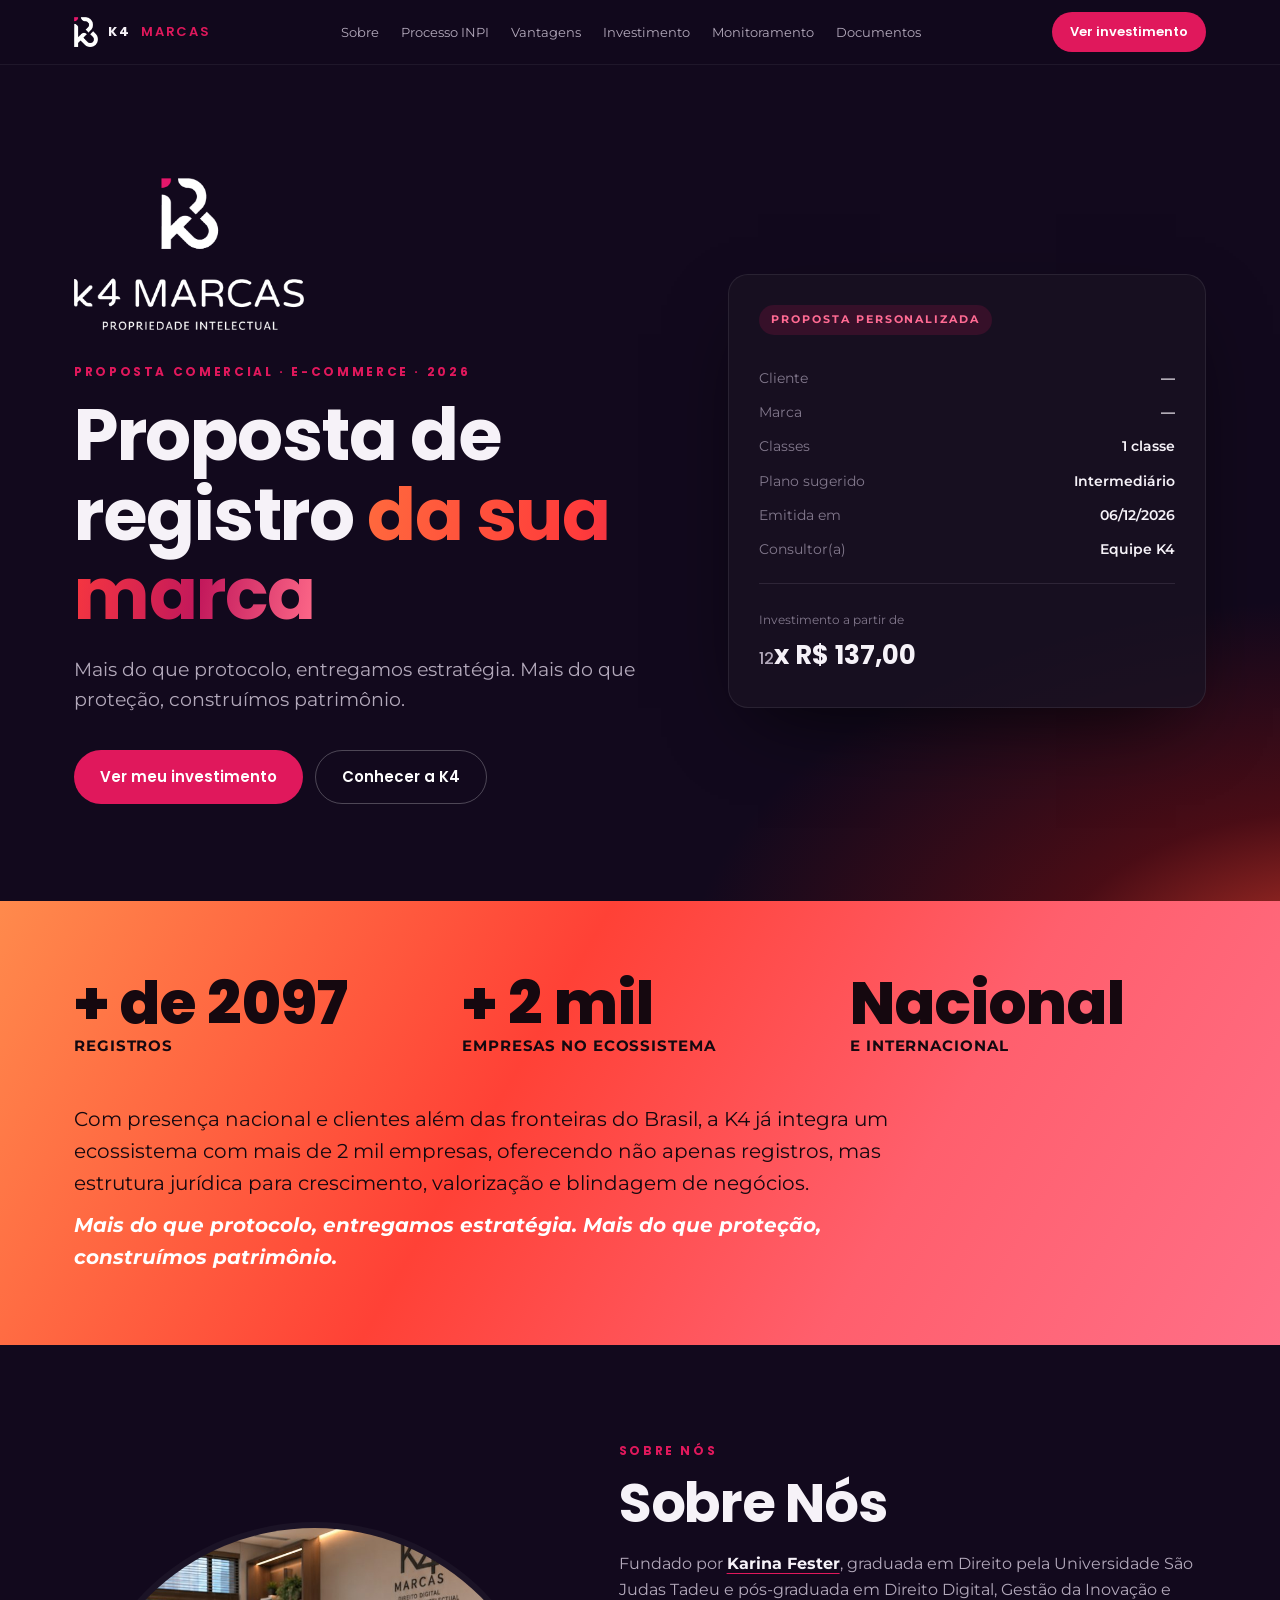
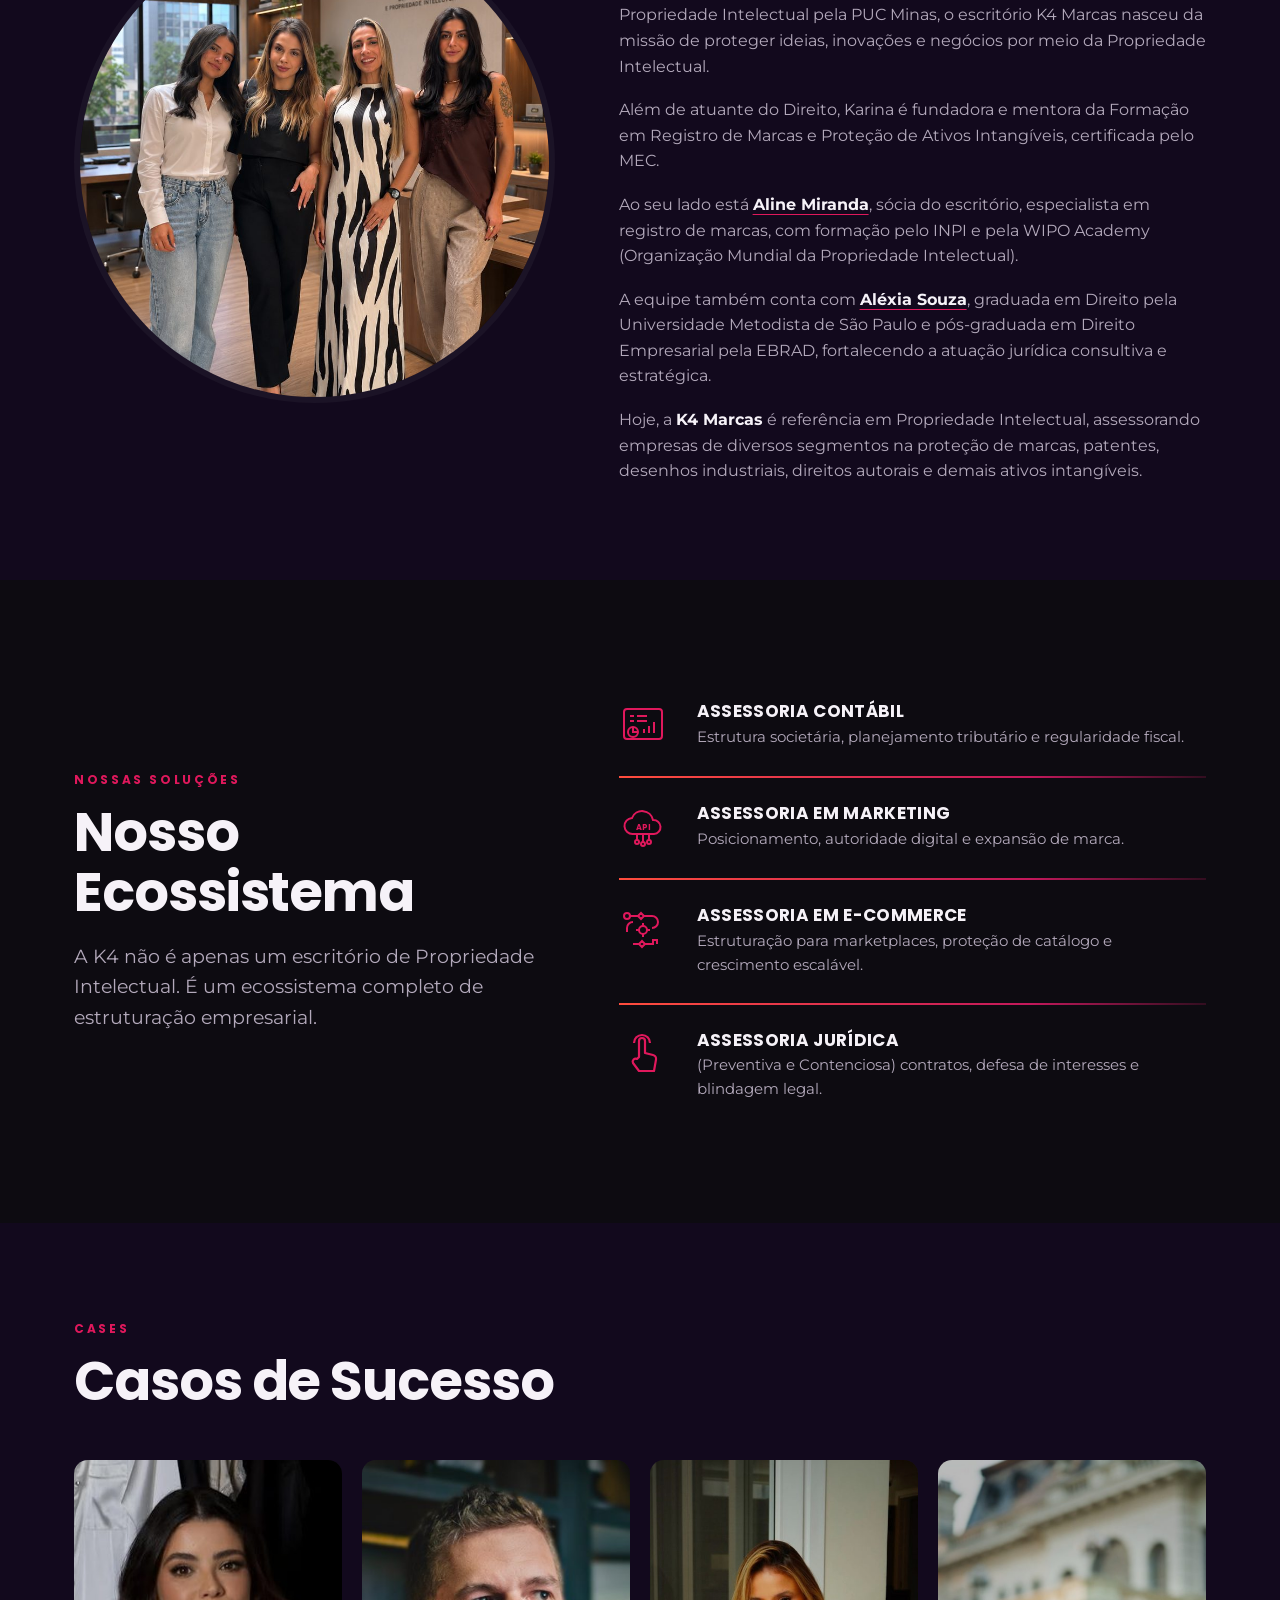
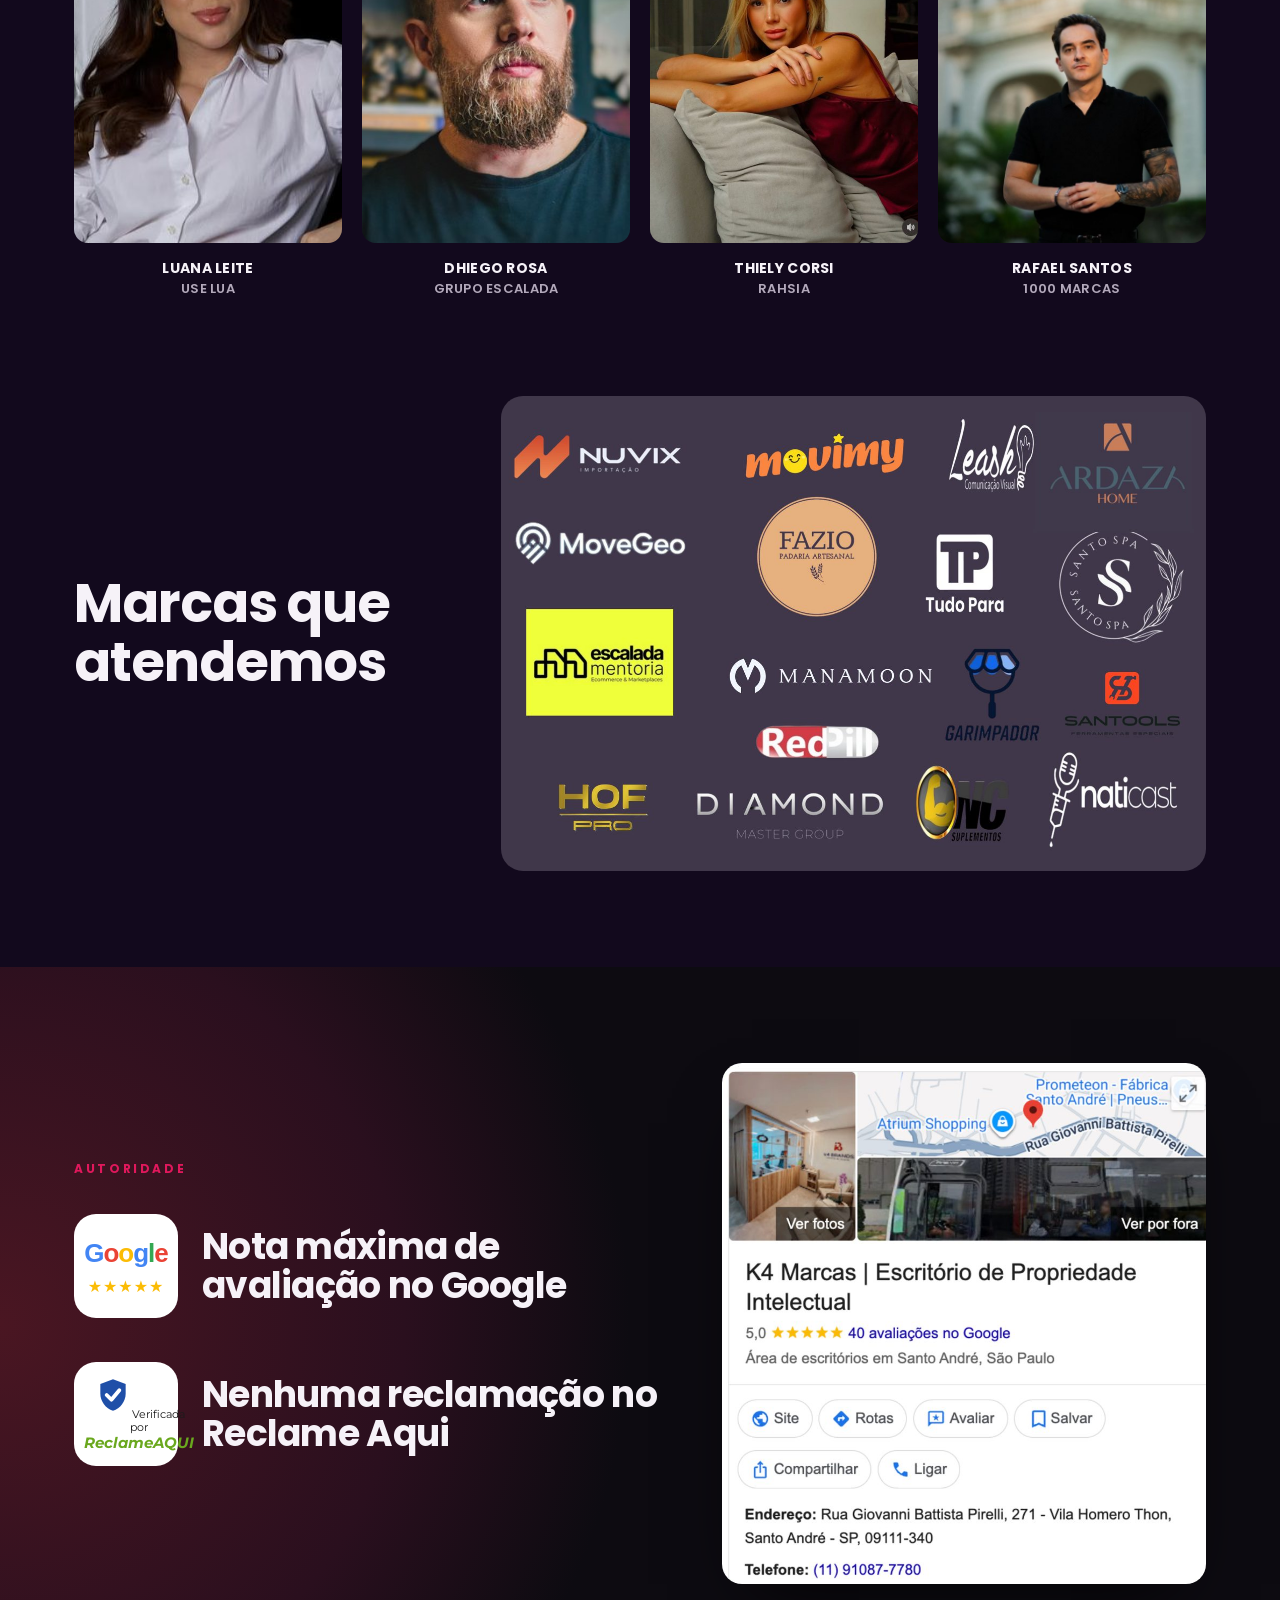
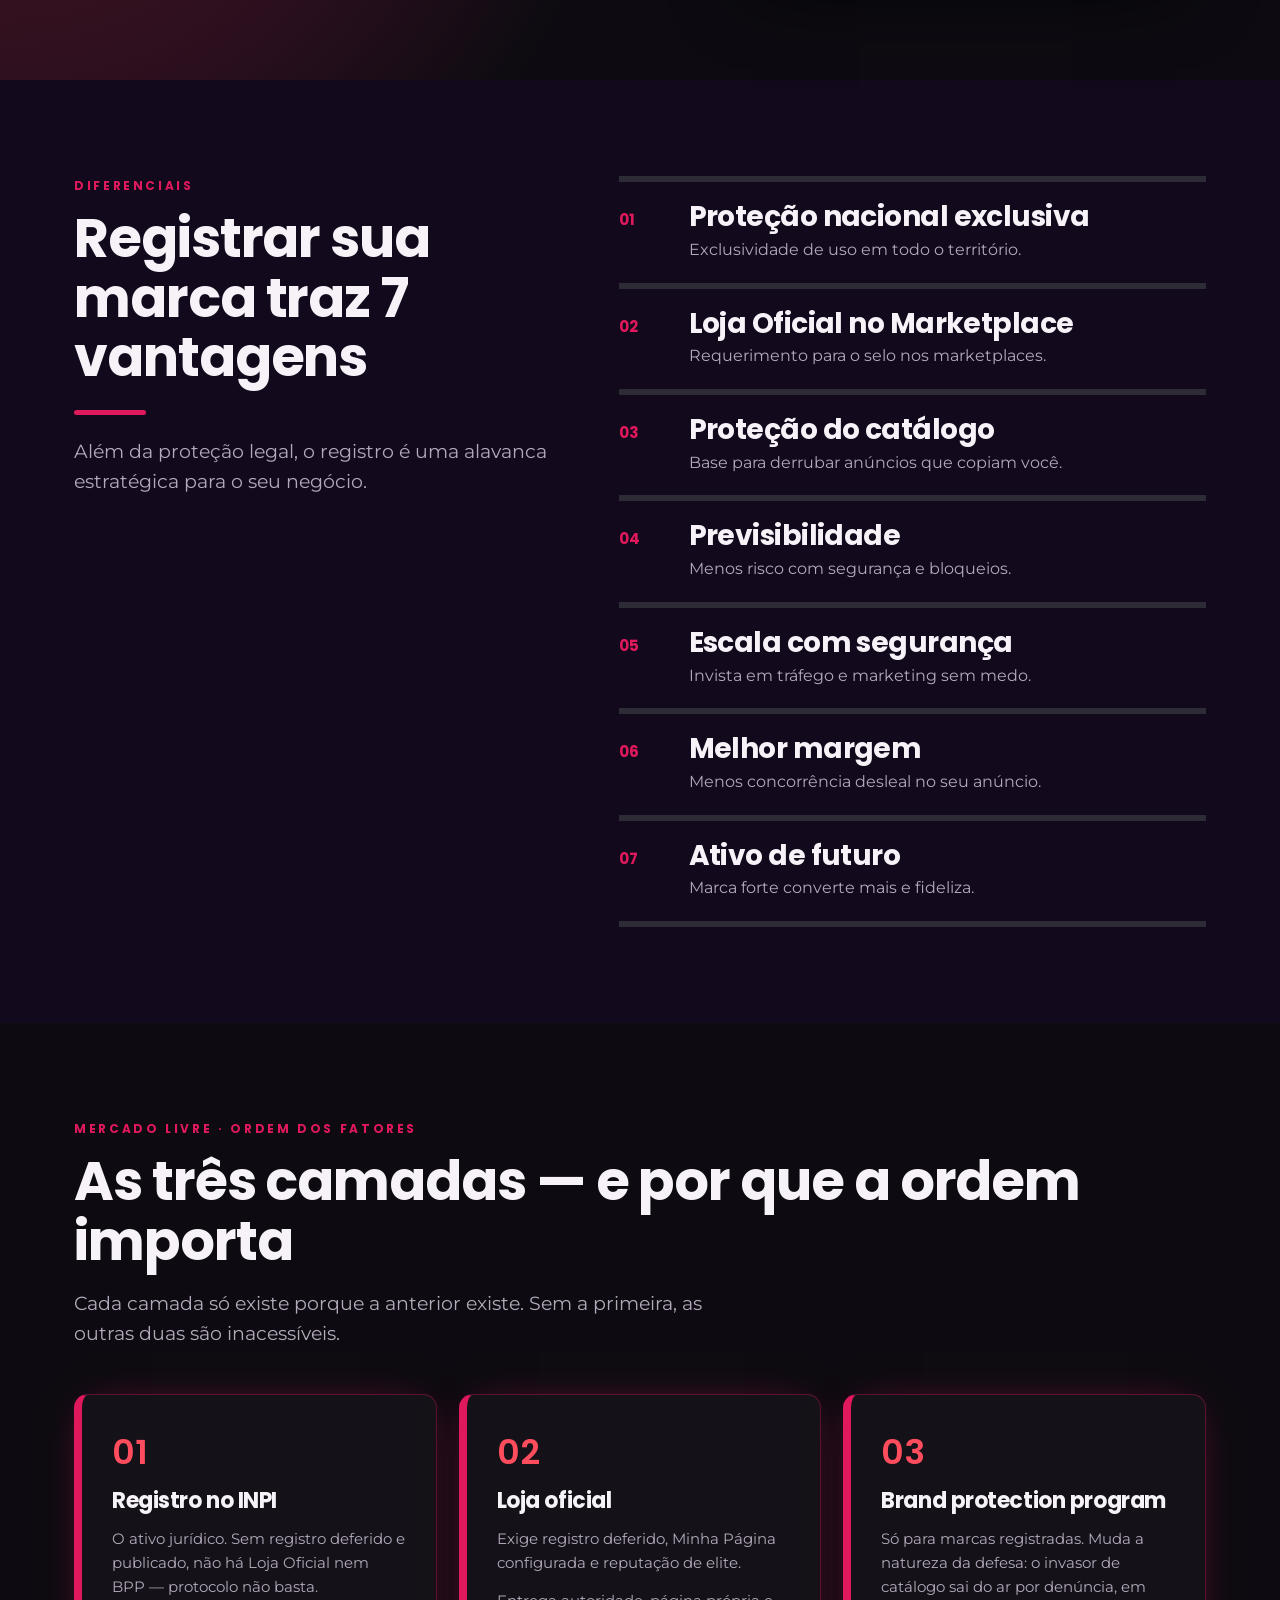
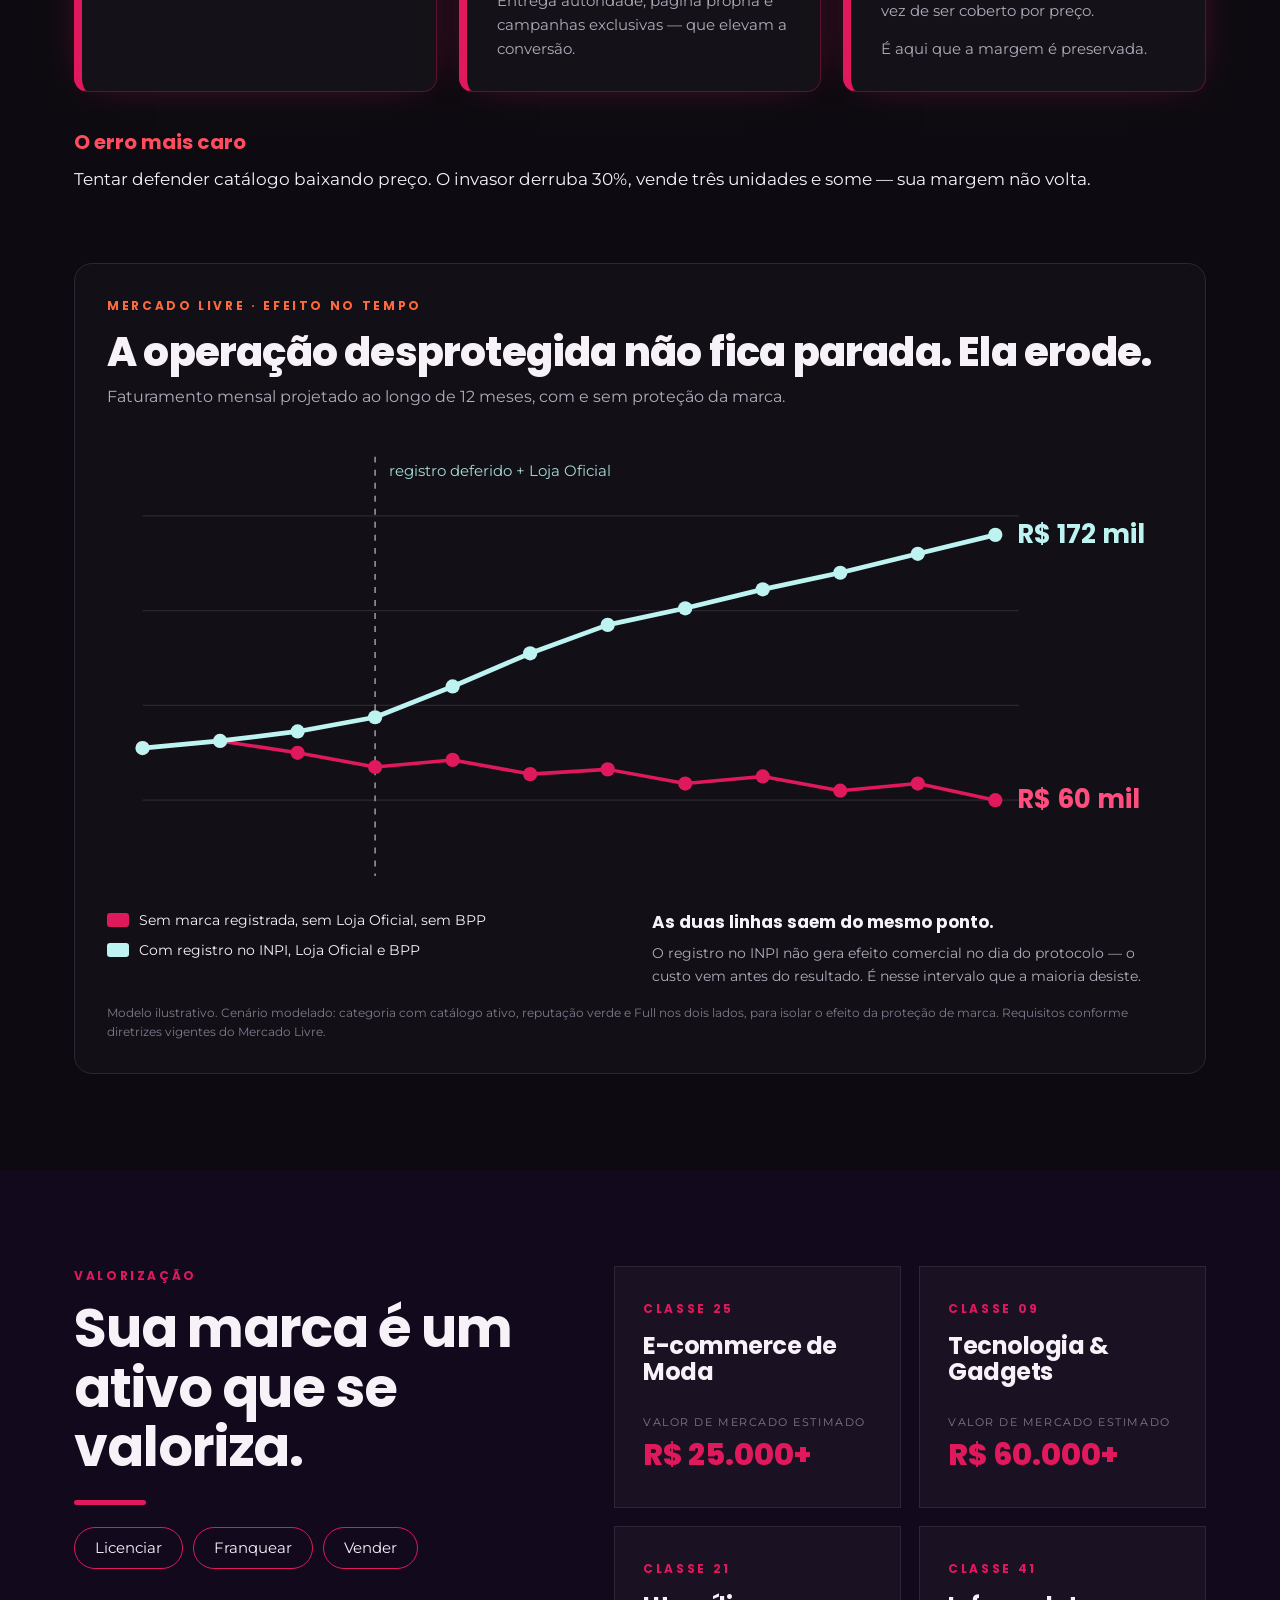
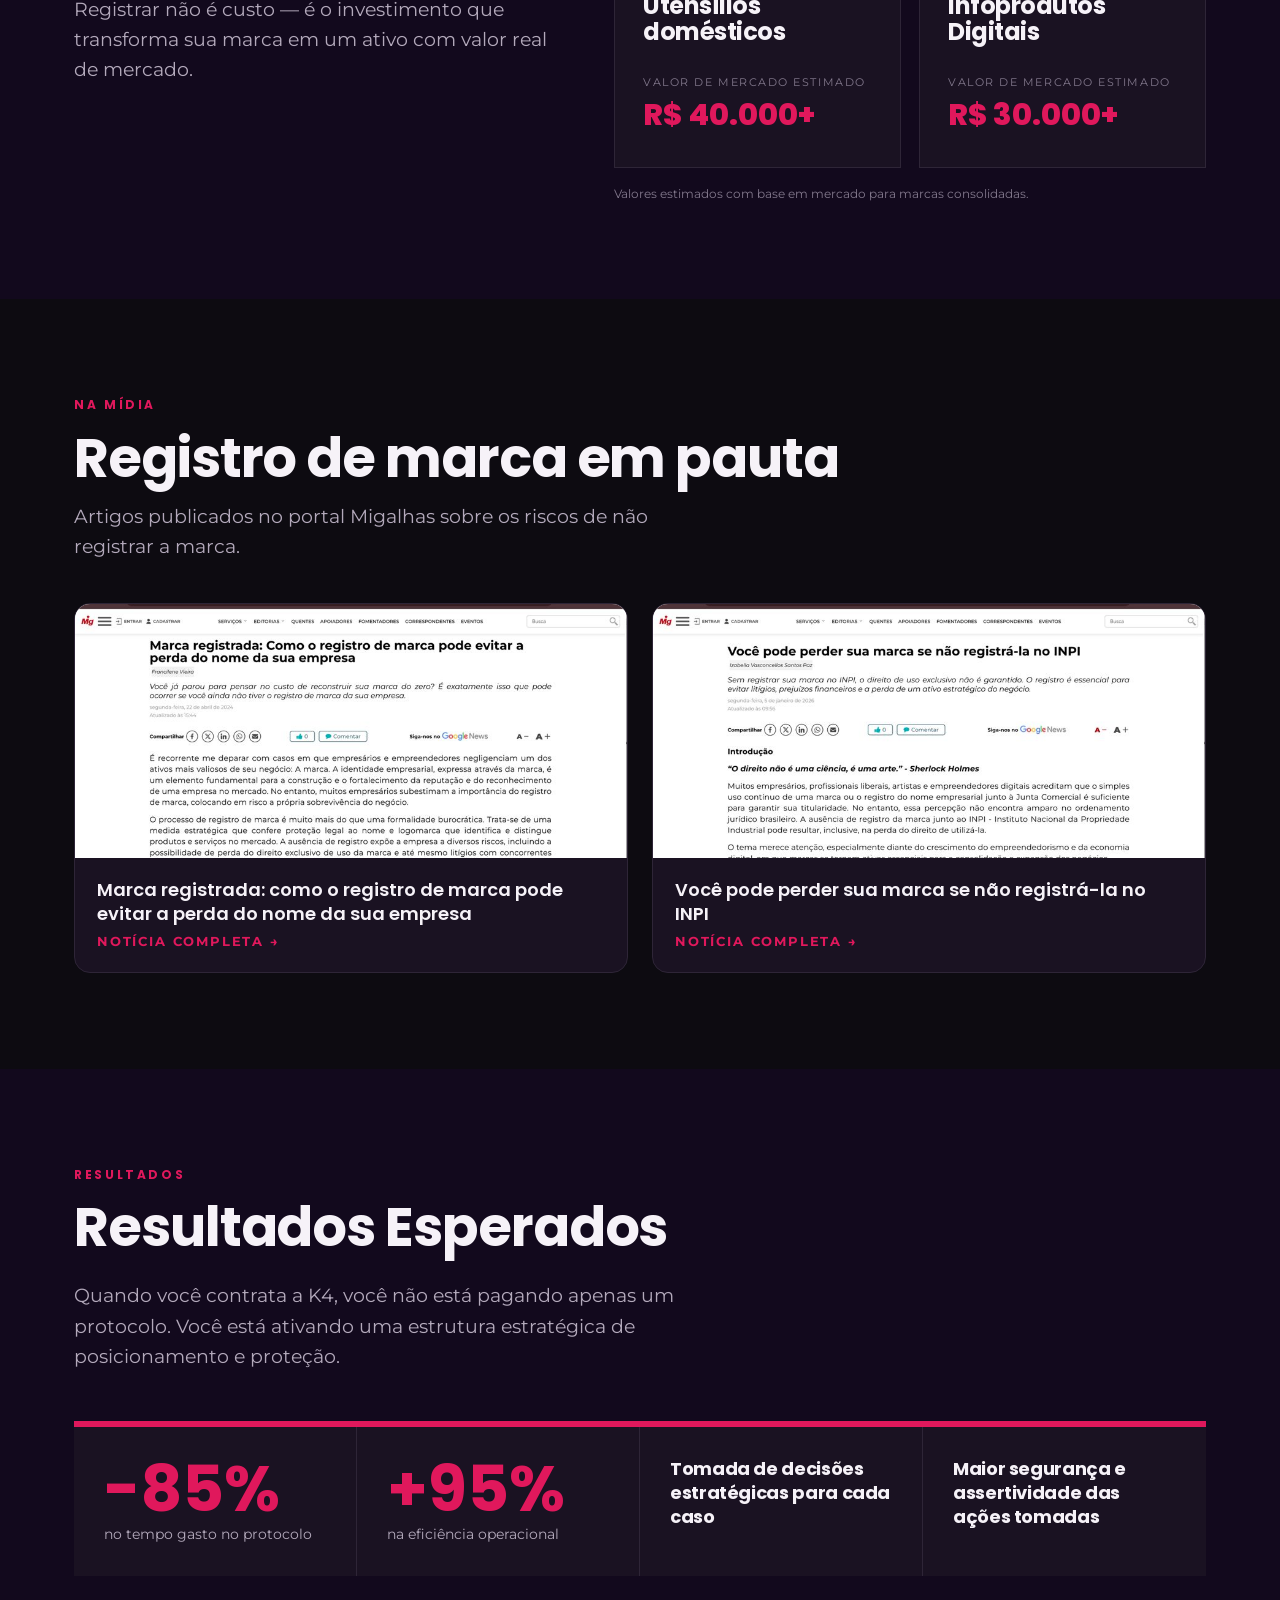
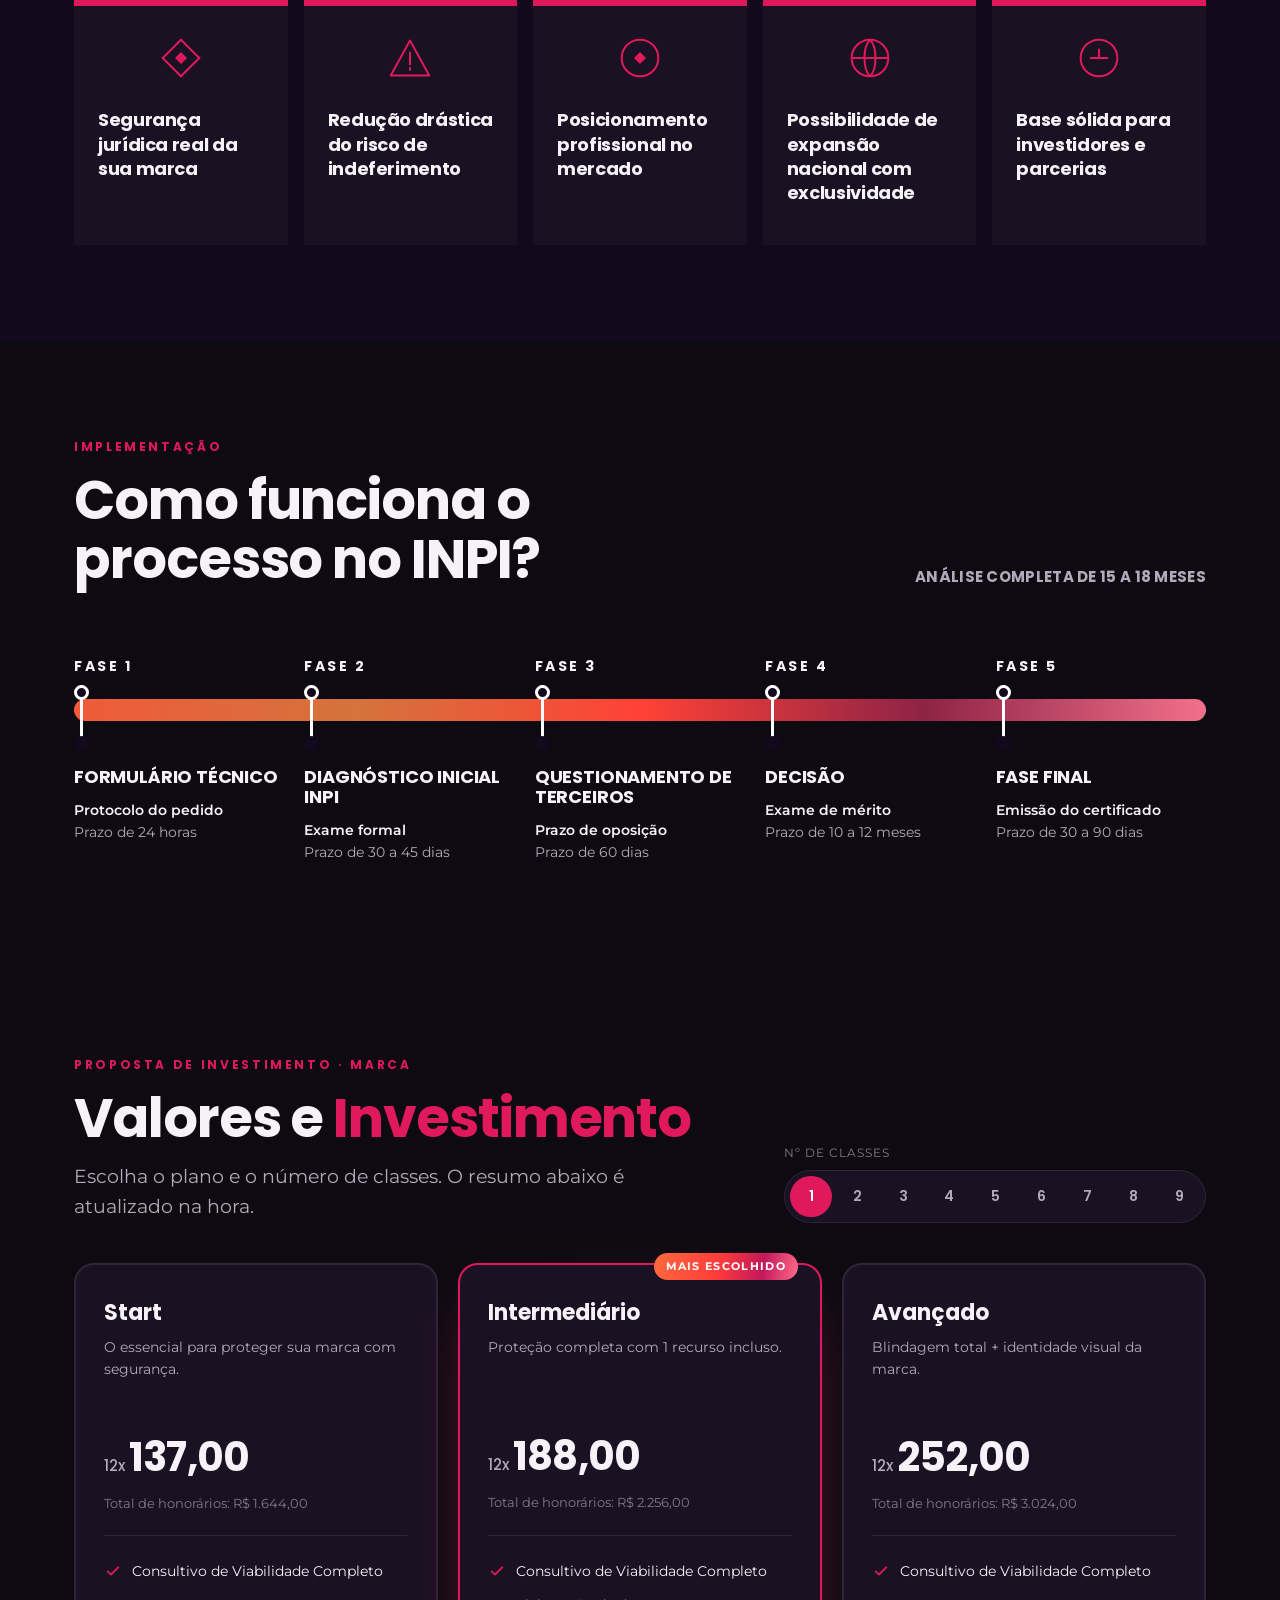
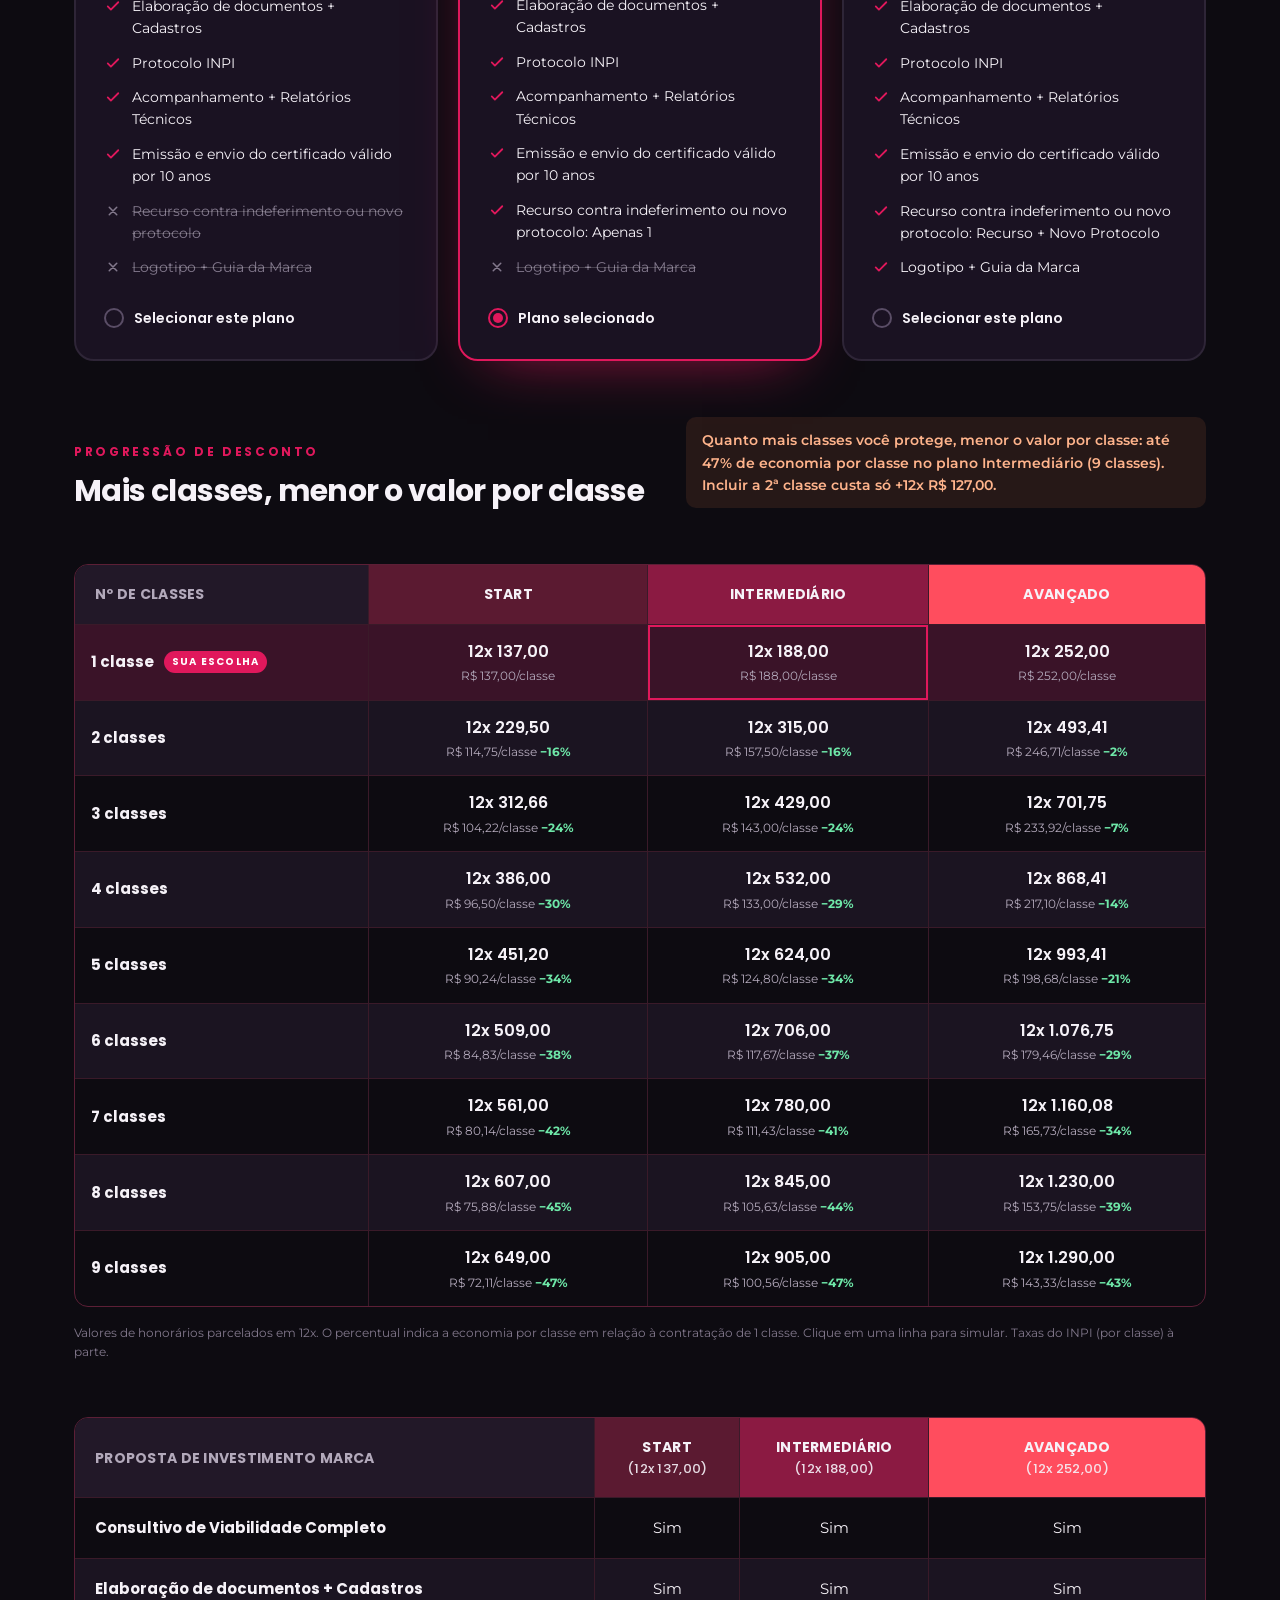
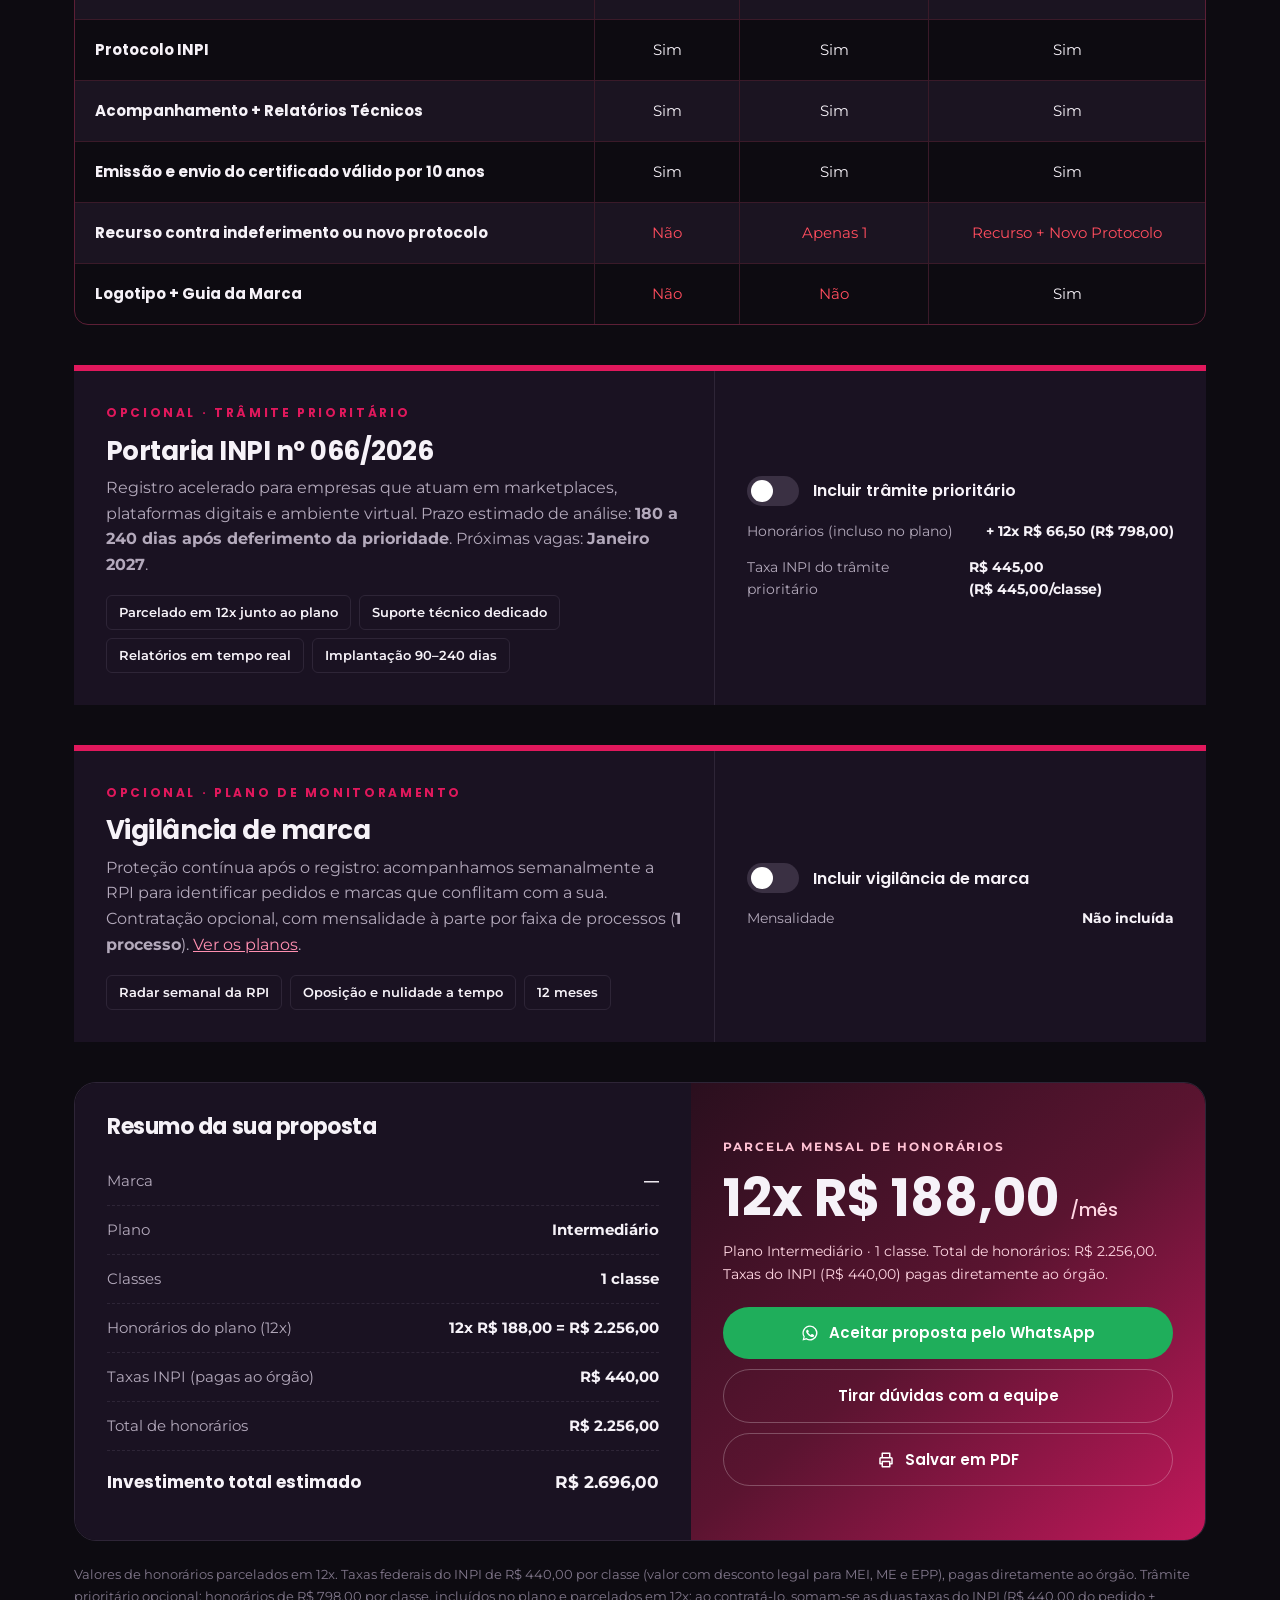
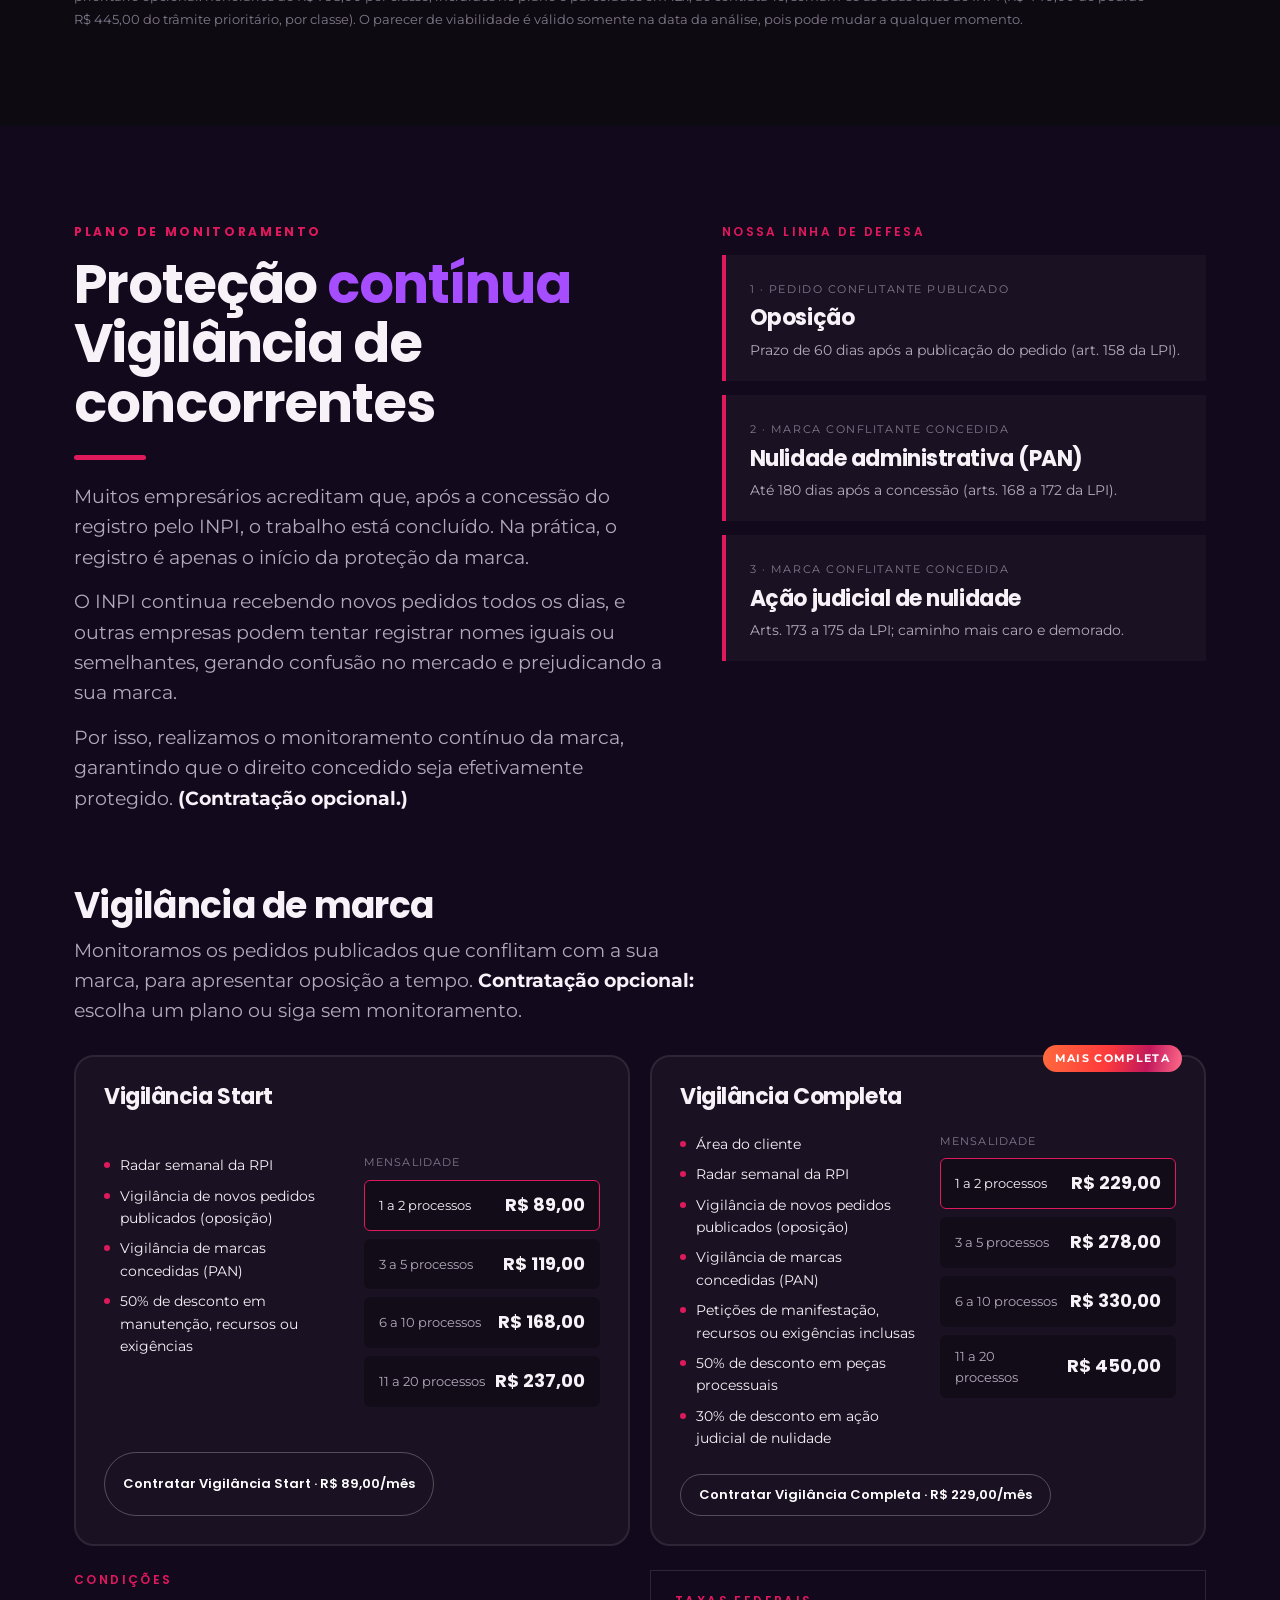
==== commit 7f40f3aa: "Vigilância de marca como opcional, no modelo do trâmite prioritário Chave 'Incluir vigilância de mar" ====
--- a/site_orcamento/index.html
+++ b/site_orcamento/index.html
@@ -35,7 +35,7 @@
       <a href="#vantagens" data-tipo="ecom">Vantagens</a>
       <a href="#classes" id="navClasses">Classes</a>
       <a href="#investimento">Investimento</a>
-      <a href="#monitoramento">Monitoramento</a>
+      <a href="#monitoramento" id="navMon">Monitoramento</a>
       <a href="#documentos">Documentos</a>
     </div>
     <a class="btn sm" href="#investimento">Ver investimento</a>
@@ -381,11 +381,12 @@
       <div class="addon-info">
         <span class="eyebrow">Opcional · Plano de monitoramento</span>
         <h3>Vigilância de marca</h3>
-        <p>Acompanhamos semanalmente a RPI para identificar pedidos e marcas que conflitam com a sua. Mensalidade à parte, por faixa de processos (<b data-f="vigProc"></b>). Detalhes logo abaixo.</p>
+        <p>Proteção contínua após o registro: acompanhamos semanalmente a RPI para identificar pedidos e marcas que conflitam com a sua. Contratação opcional, com mensalidade à parte por faixa de processos (<b data-f="vigProc"></b>). <a href="#monitoramento" style="color:#ff8fb0">Ver os planos</a>.</p>
+        <div class="tags"><span>Radar semanal da RPI</span><span>Oposição e nulidade a tempo</span><span>12 meses</span></div>
       </div>
       <div class="addon-ctl">
-        <span class="seg-label">Incluir no resumo</span>
-        <div class="seg vig-seg" role="group" aria-label="Vigilância de marca" id="vigSeg"></div>
+        <label class="switch"><input type="checkbox" id="vigOn" /><span class="tr"></span>Incluir vigilância de marca</label>
+        <div class="seg vig-seg" role="group" aria-label="Plano de vigilância" id="vigSeg" hidden></div>
         <div class="line"><span>Mensalidade</span><b data-f="vigValor">—</b></div>
       </div>
     </div>
@@ -443,7 +444,7 @@
     </div>
 
     <h3 class="sub-h rv">Vigilância de marca</h3>
-    <p class="lead rv">Monitoramos os pedidos publicados que conflitam com a sua marca, para apresentar oposição a tempo.</p>
+    <p class="lead rv">Monitoramos os pedidos publicados que conflitam com a sua marca, para apresentar oposição a tempo. <b style="color:var(--text)">Contratação opcional:</b> escolha um plano ou siga sem monitoramento.</p>
     <div class="vig-plans" id="vigPlans"></div>
     <div class="vig-foot">
       <div><span class="ncl-h">Condições</span><ul class="vig-cond" id="vigCond"></ul></div>
--- a/site_orcamento/styles.css
+++ b/site_orcamento/styles.css
@@ -485,7 +485,7 @@
 .vig-plan.on { border-color: var(--magenta); }
 .vig-plan .ribbon { position: absolute; top: -12px; right: 22px; background: var(--grad); color: #fff; font-size: 11px; font-weight: 700; letter-spacing: .12em; text-transform: uppercase; padding: 5px 12px; border-radius: 999px; }
 .vig-plan h3 { grid-column: 1 / -1; font-size: 22px; }
-.vig-plan ul { list-style: none; margin: 0; padding: 0; display: grid; gap: 8px; font-size: 14px; }
+.vig-plan ul { list-style: none; margin: 0; padding: 0; display: grid; gap: 8px; font-size: 14px; align-content: start; }
 .vig-plan ul li { display: flex; gap: 10px; color: var(--text); }
 .vig-plan ul li::before { content: ""; flex: none; width: 6px; height: 6px; border-radius: 50%; background: var(--magenta); margin-top: 8px; }
 .tiers { display: grid; gap: 8px; align-content: start; }
@@ -500,6 +500,8 @@
 .vig-tax { border: 1px solid var(--line); padding: 20px 24px; }
 .vig-tax p { color: var(--muted); font-size: 14px; }
 .vig-seg { display: flex; flex-wrap: wrap; border-radius: 14px; }
+.vig-plan .pick-vig { grid-column: 1 / -1; justify-self: start; }
+.vig-plan .pick-vig.on { background: #1fae5b; }
 .vig-seg button { flex: 1; border-radius: 10px; }
 @media (max-width: 960px) {
   .mon { grid-template-columns: 1fr; gap: 32px; }
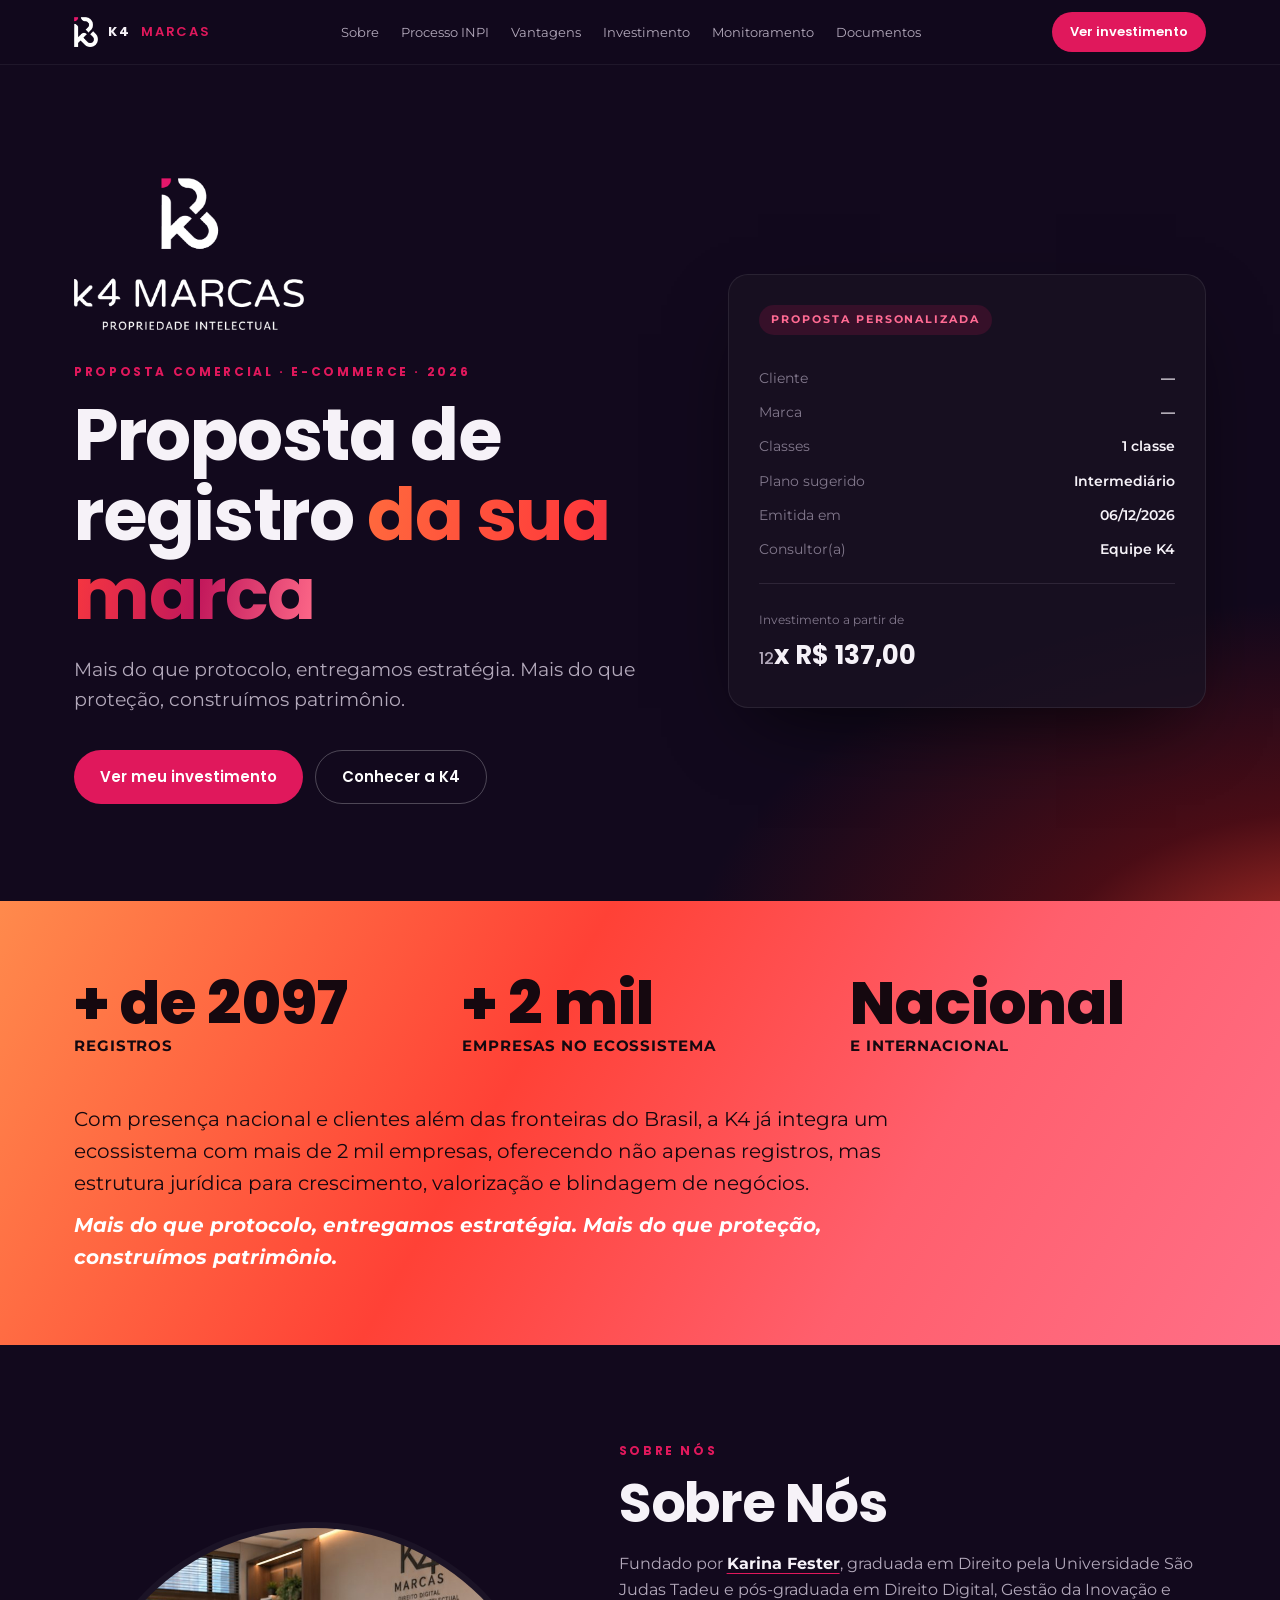
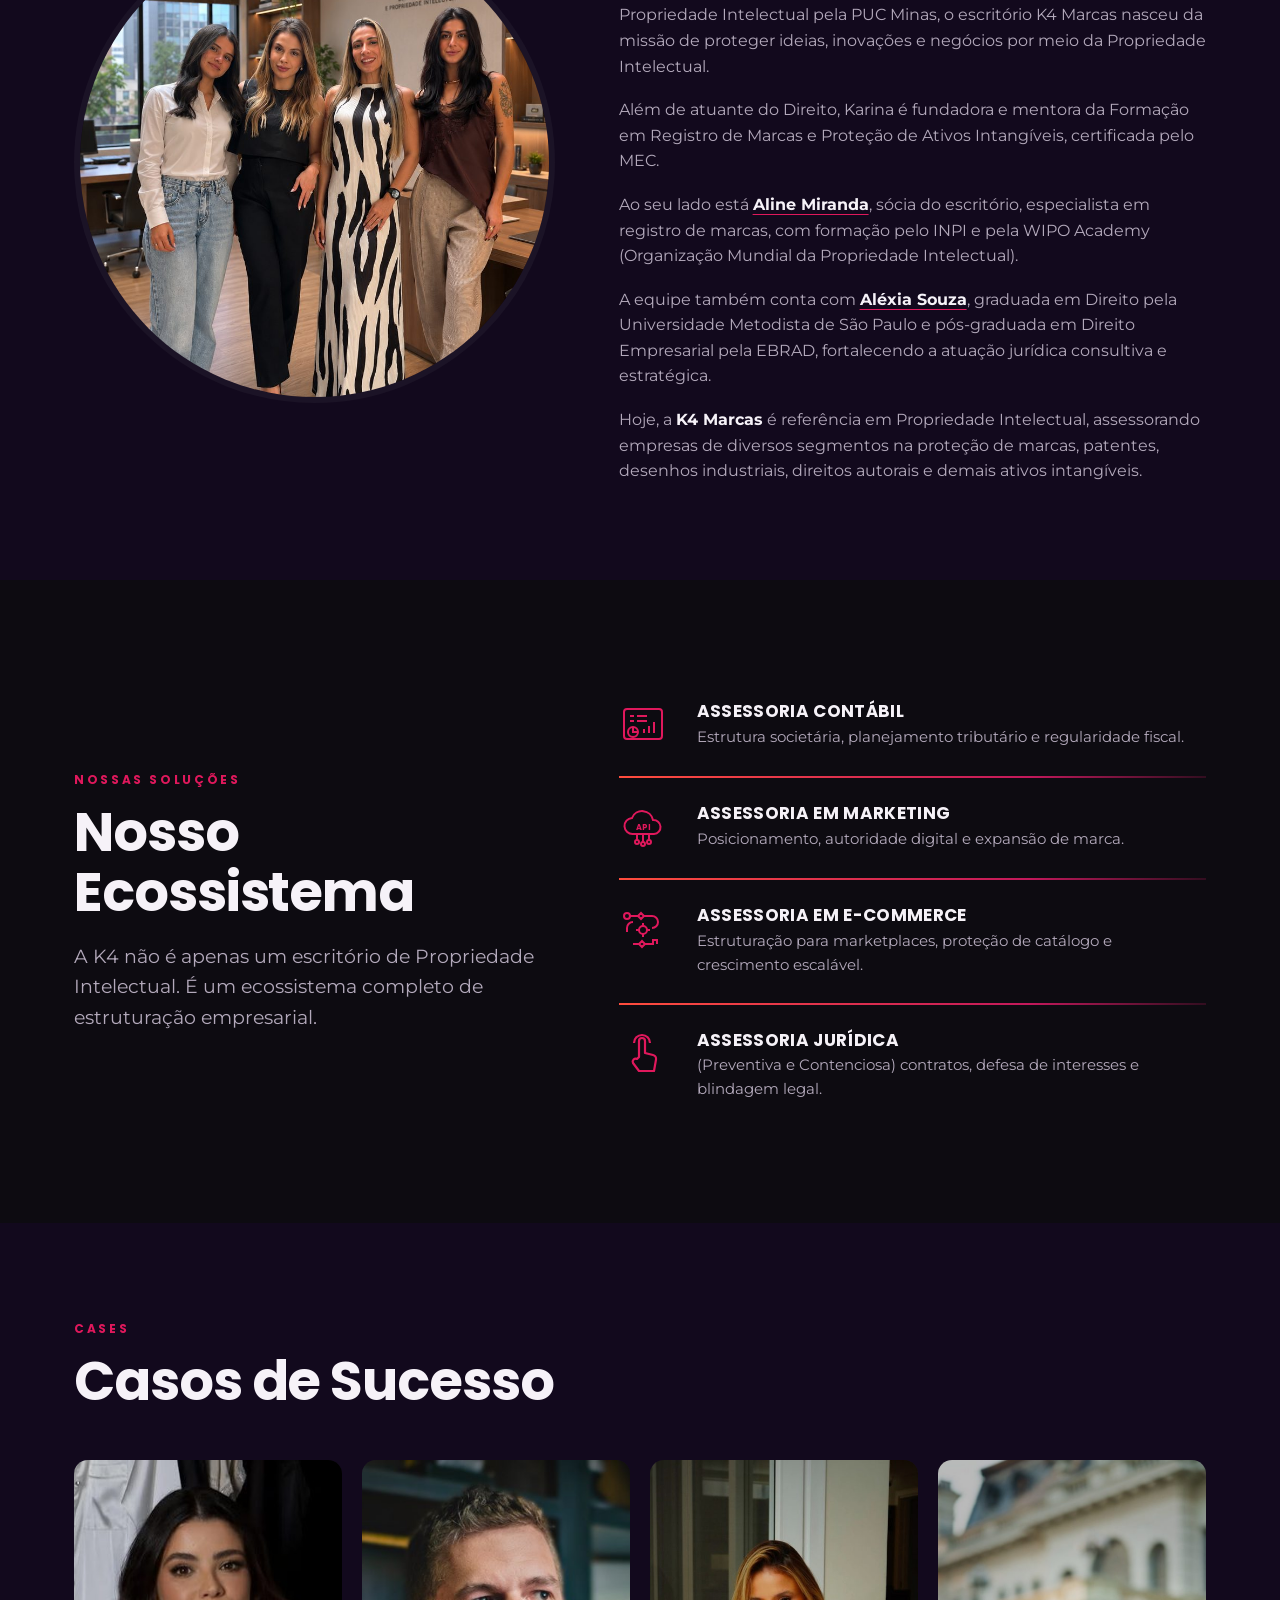
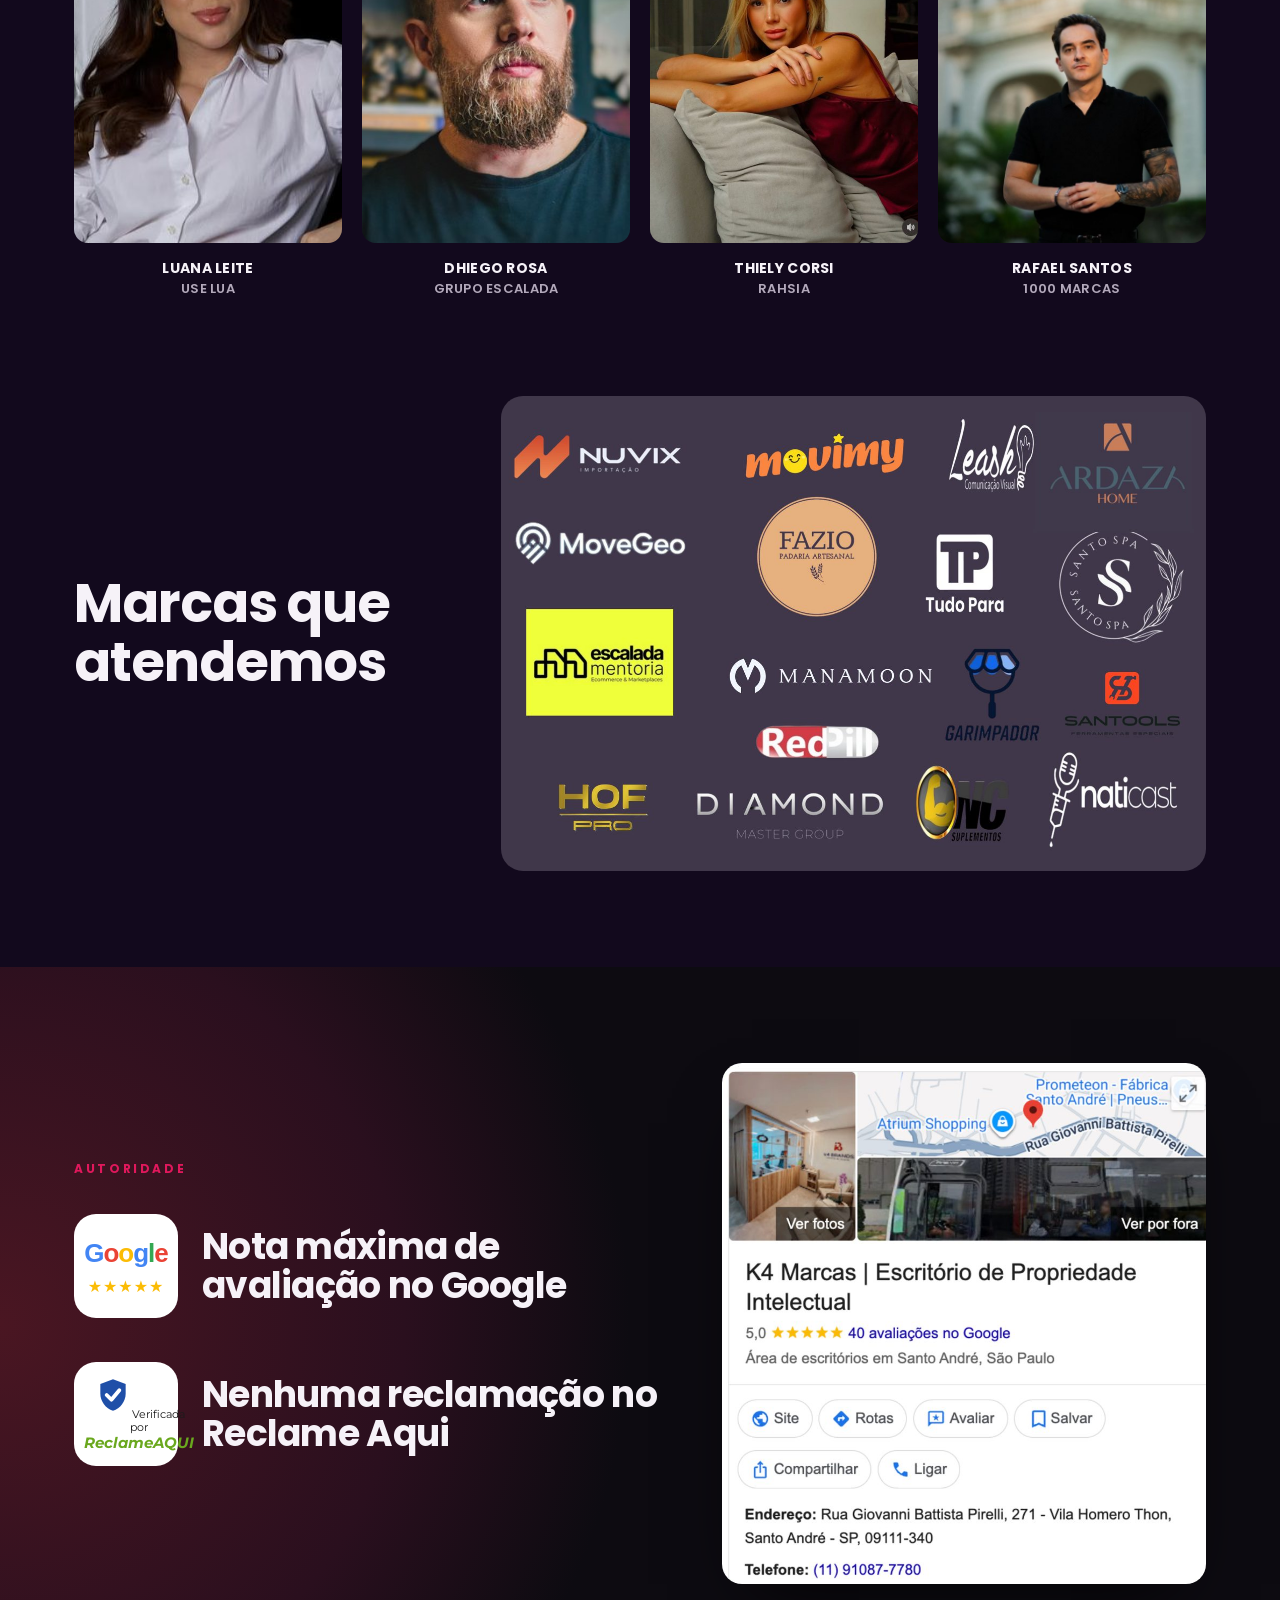
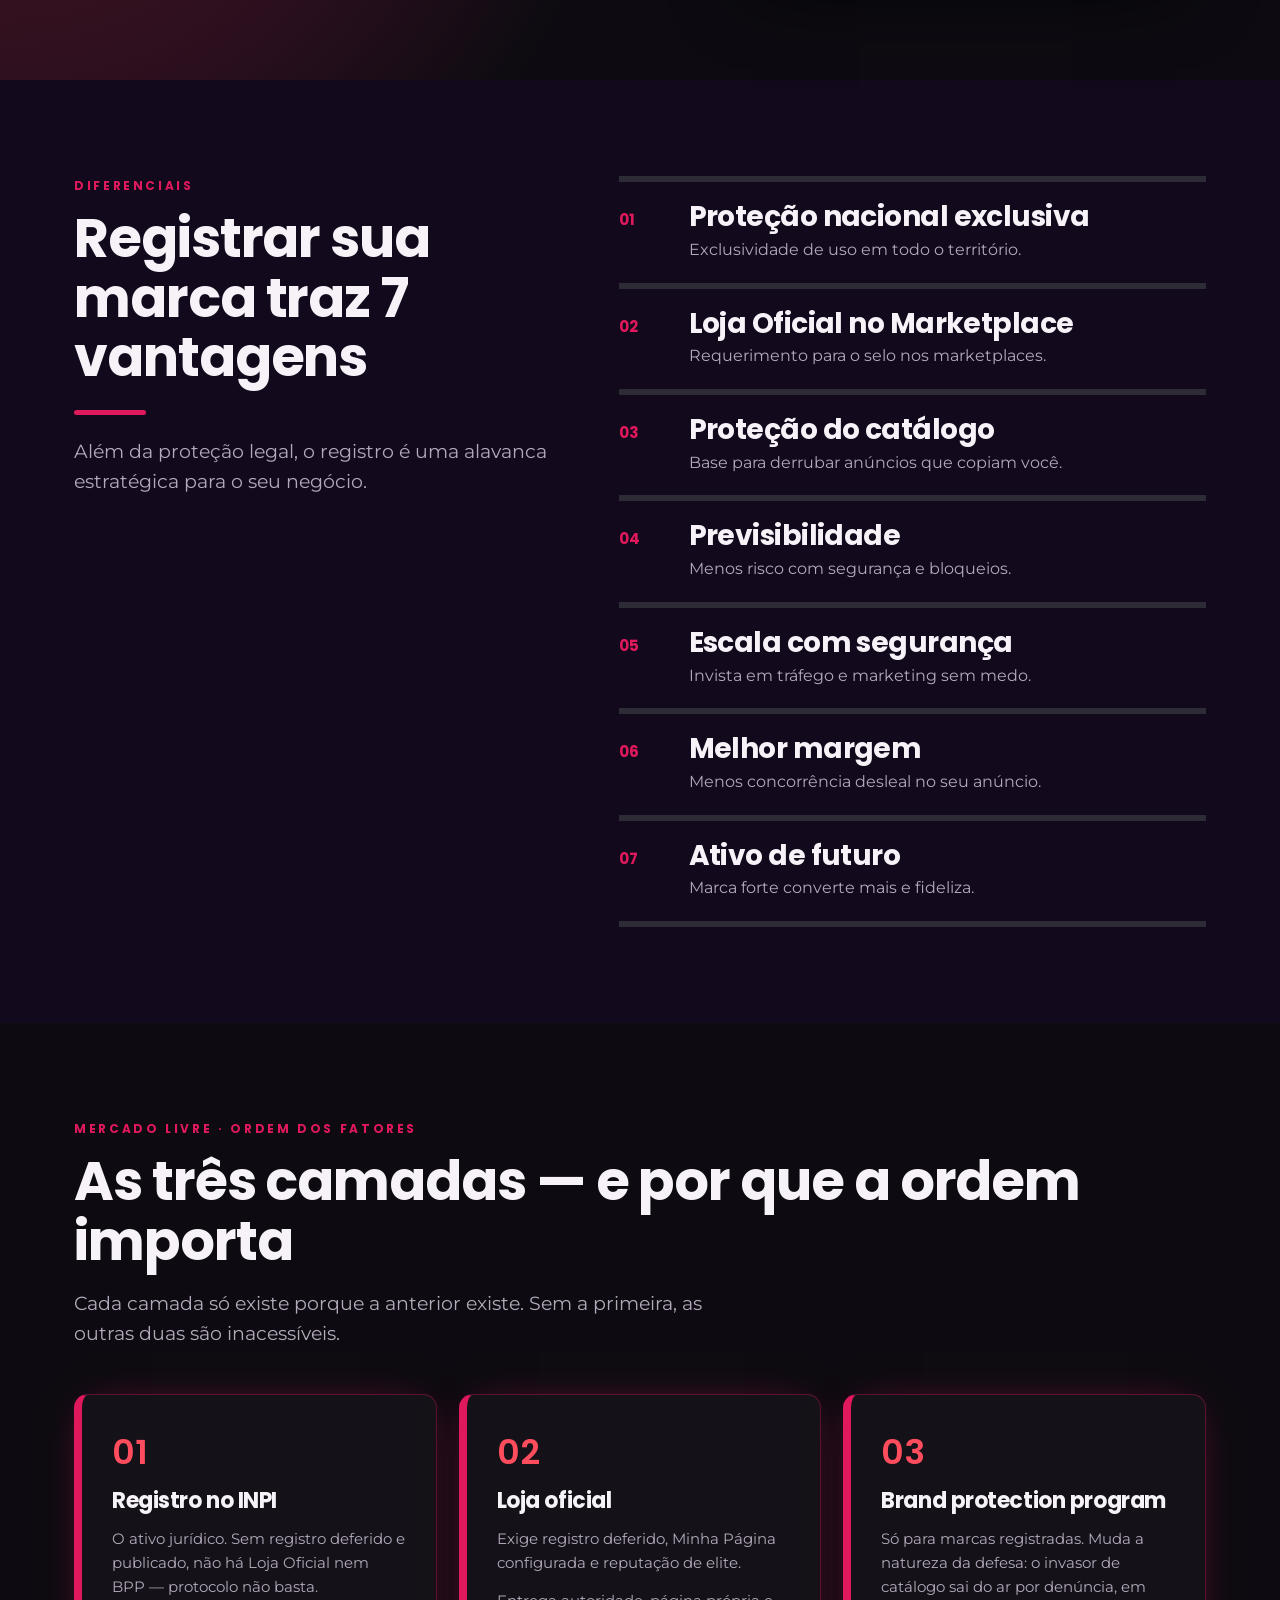
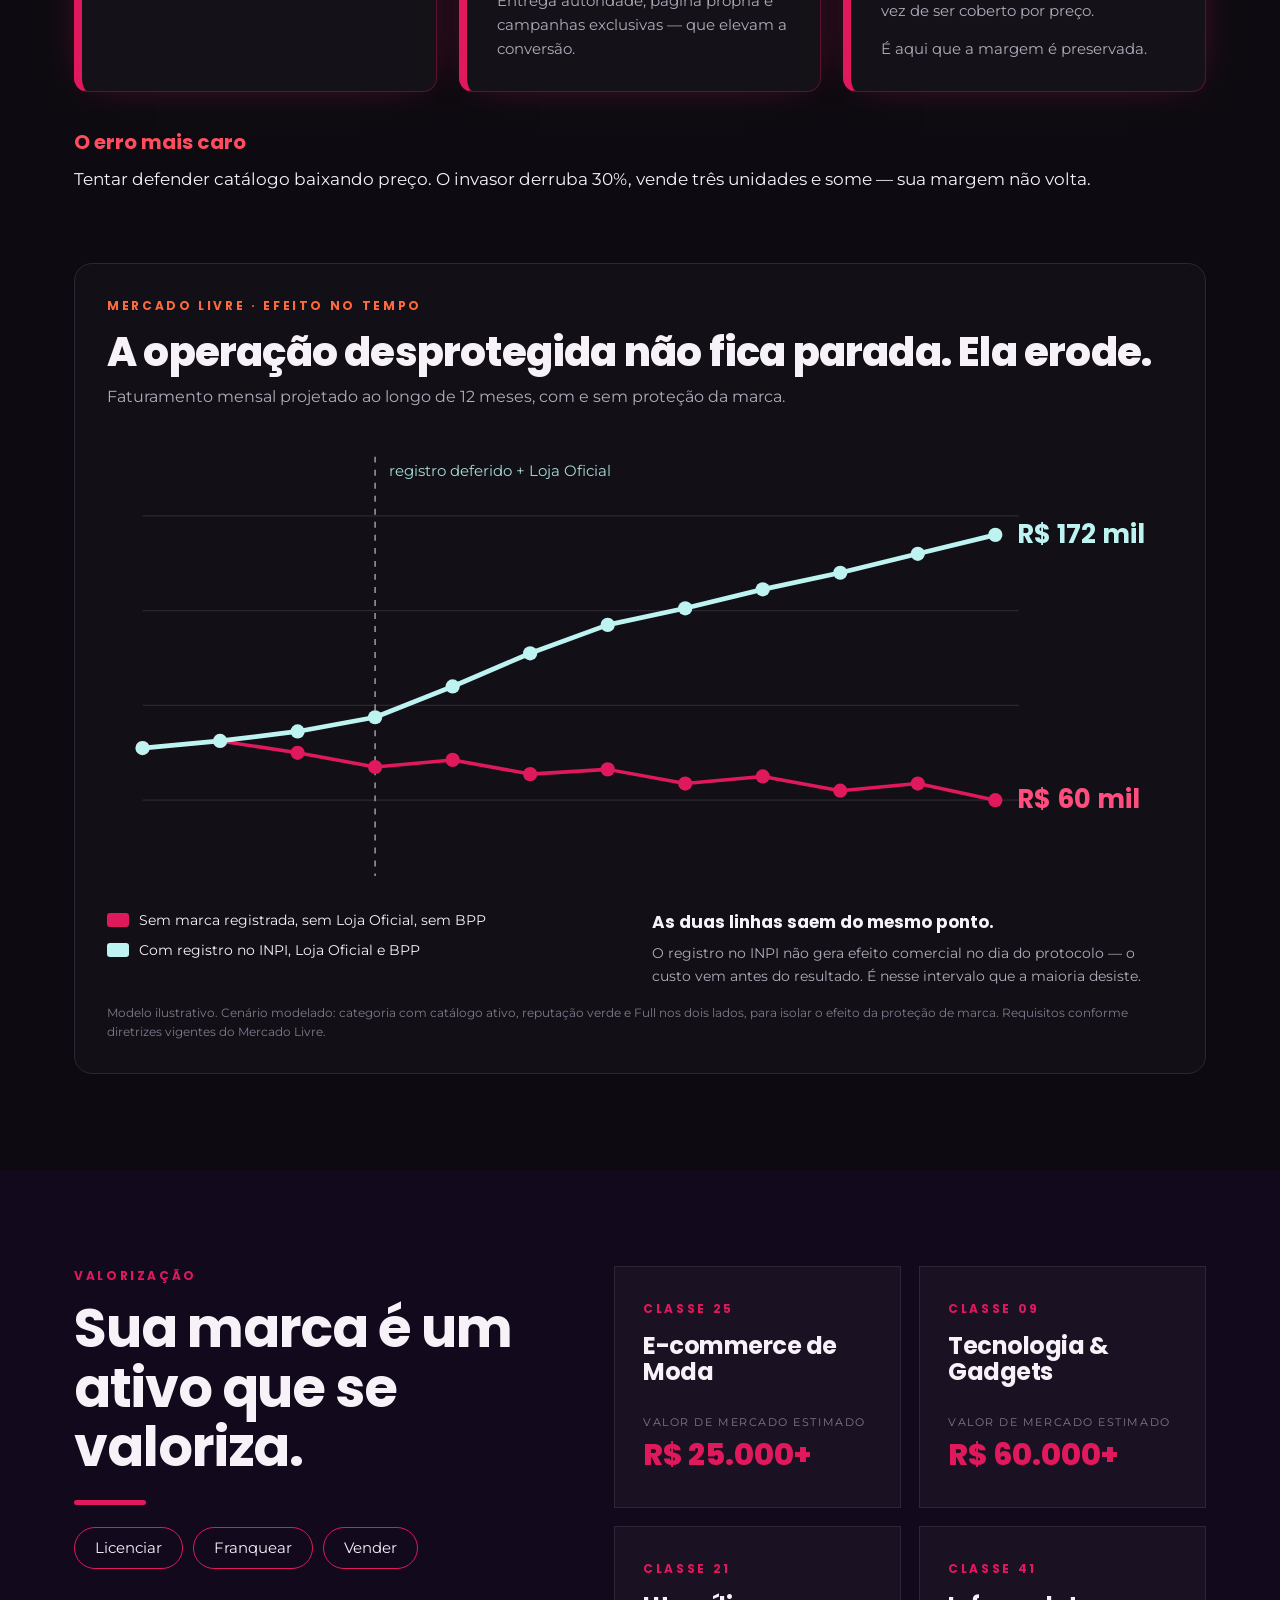
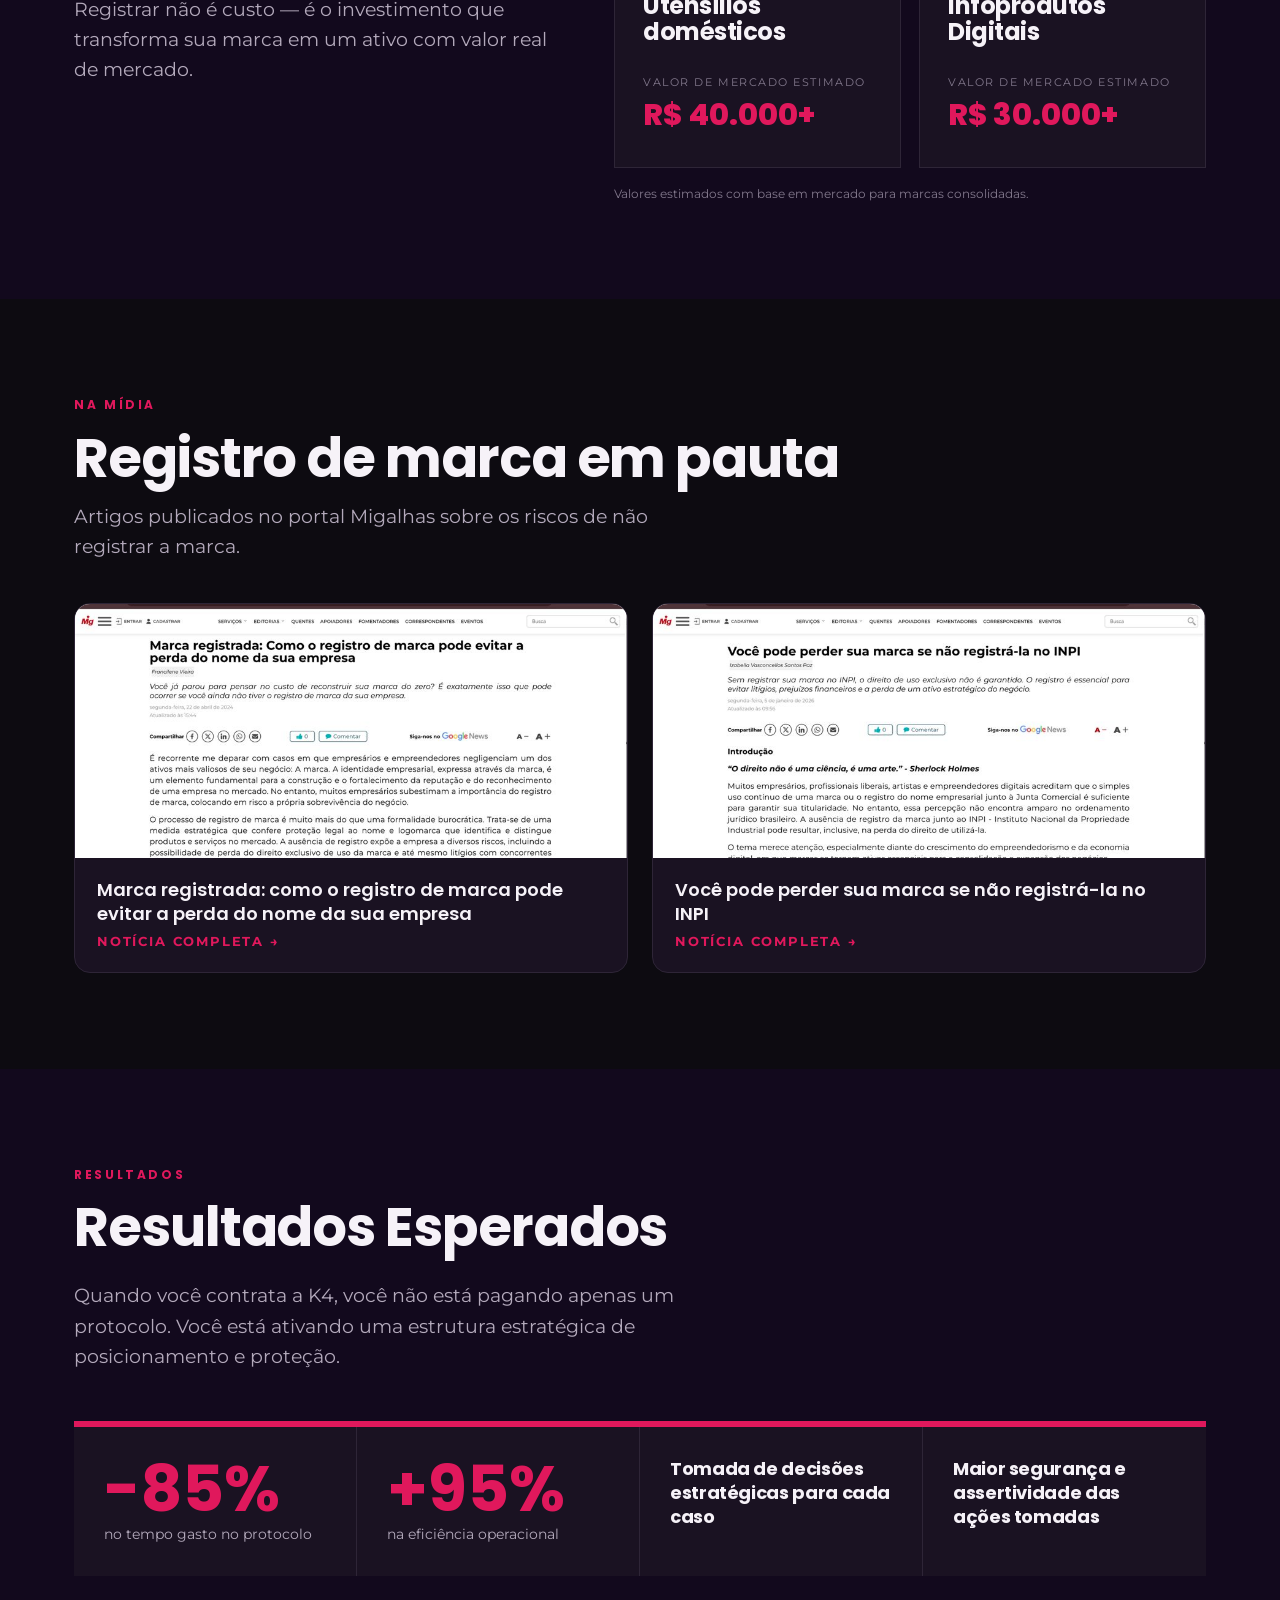
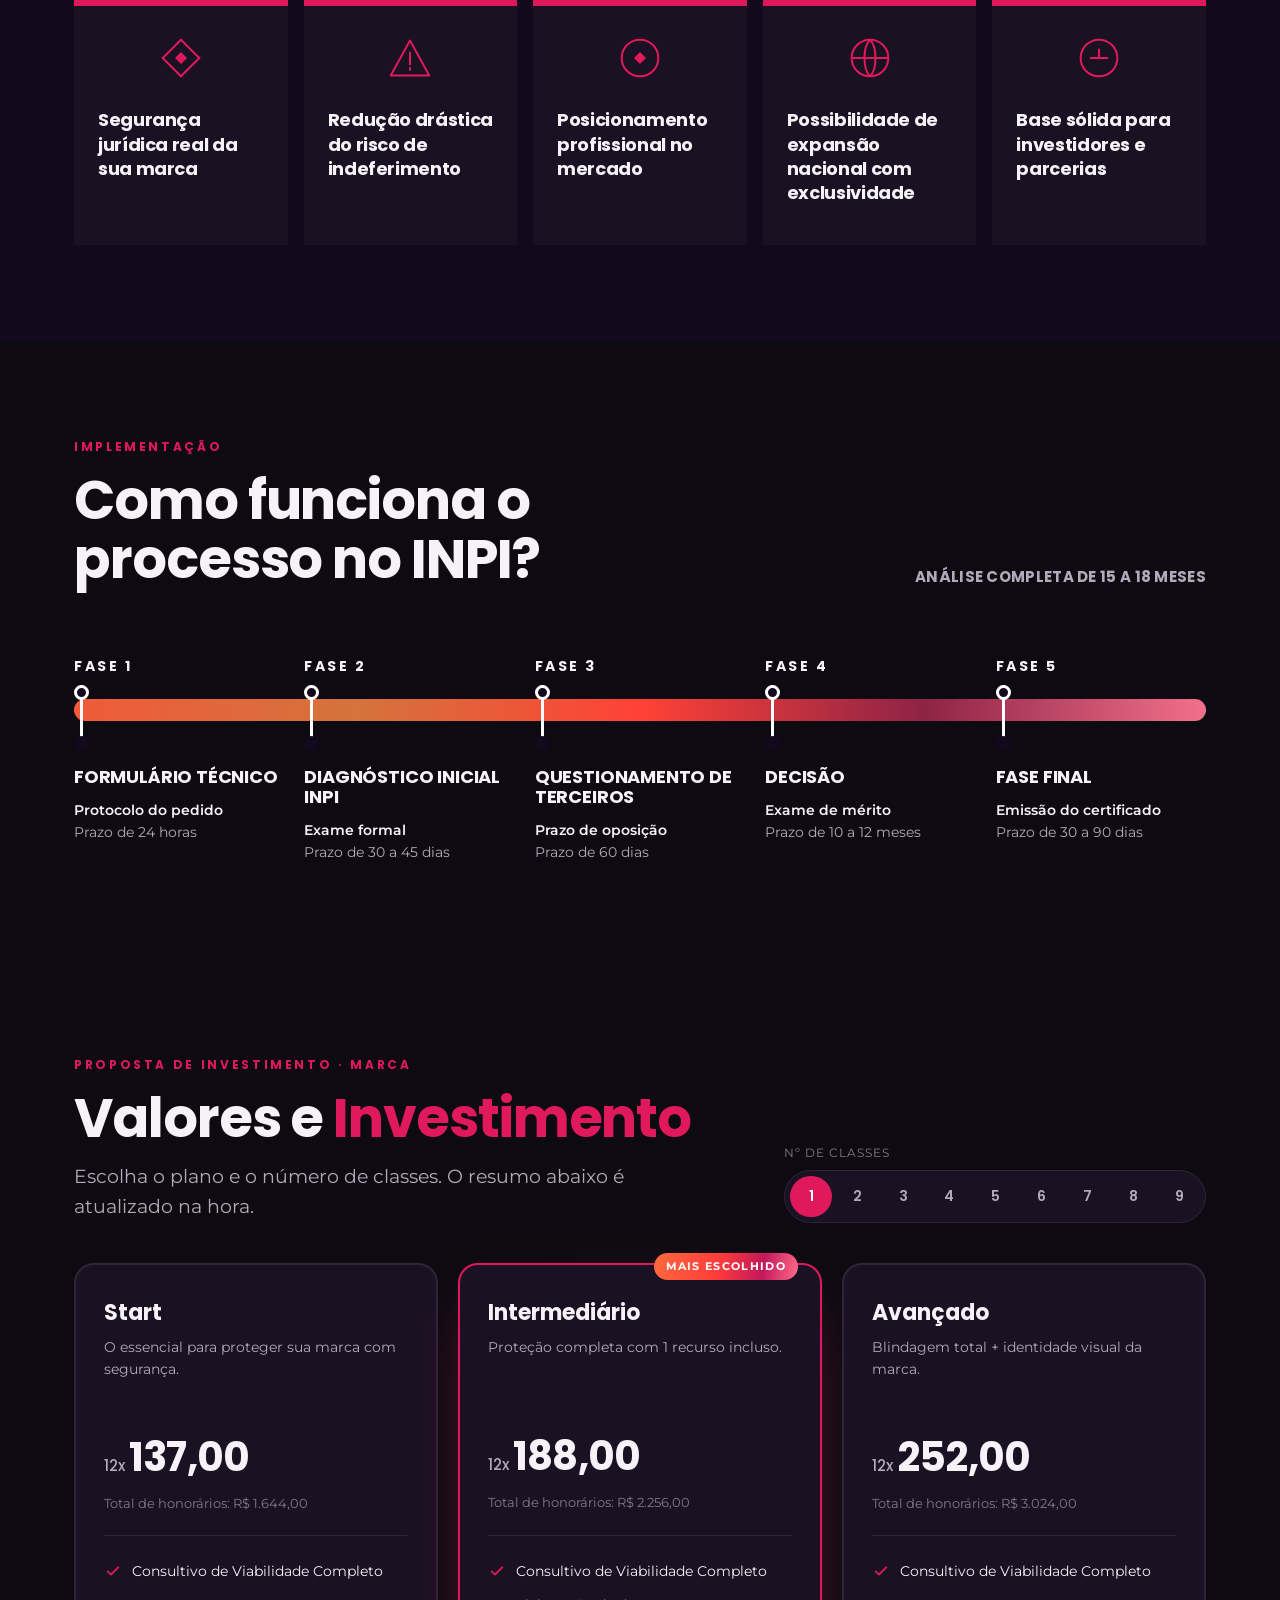
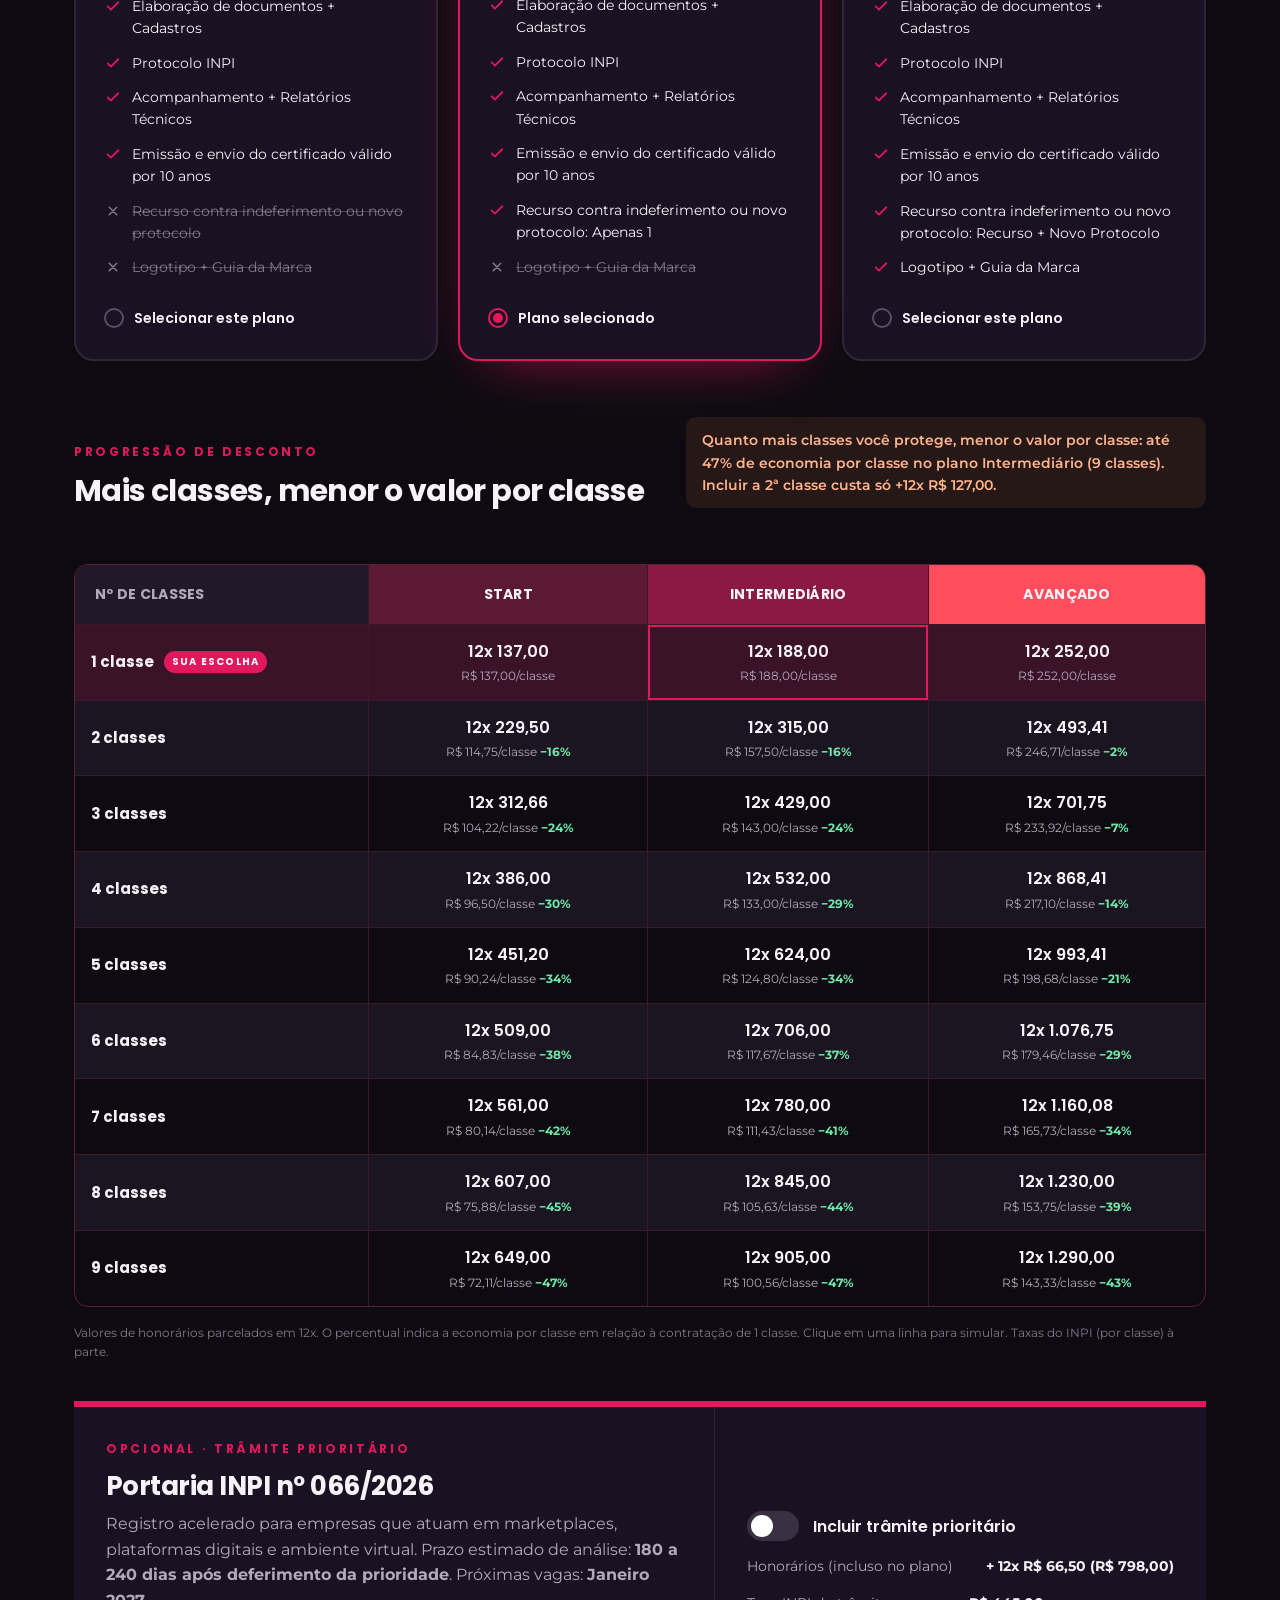
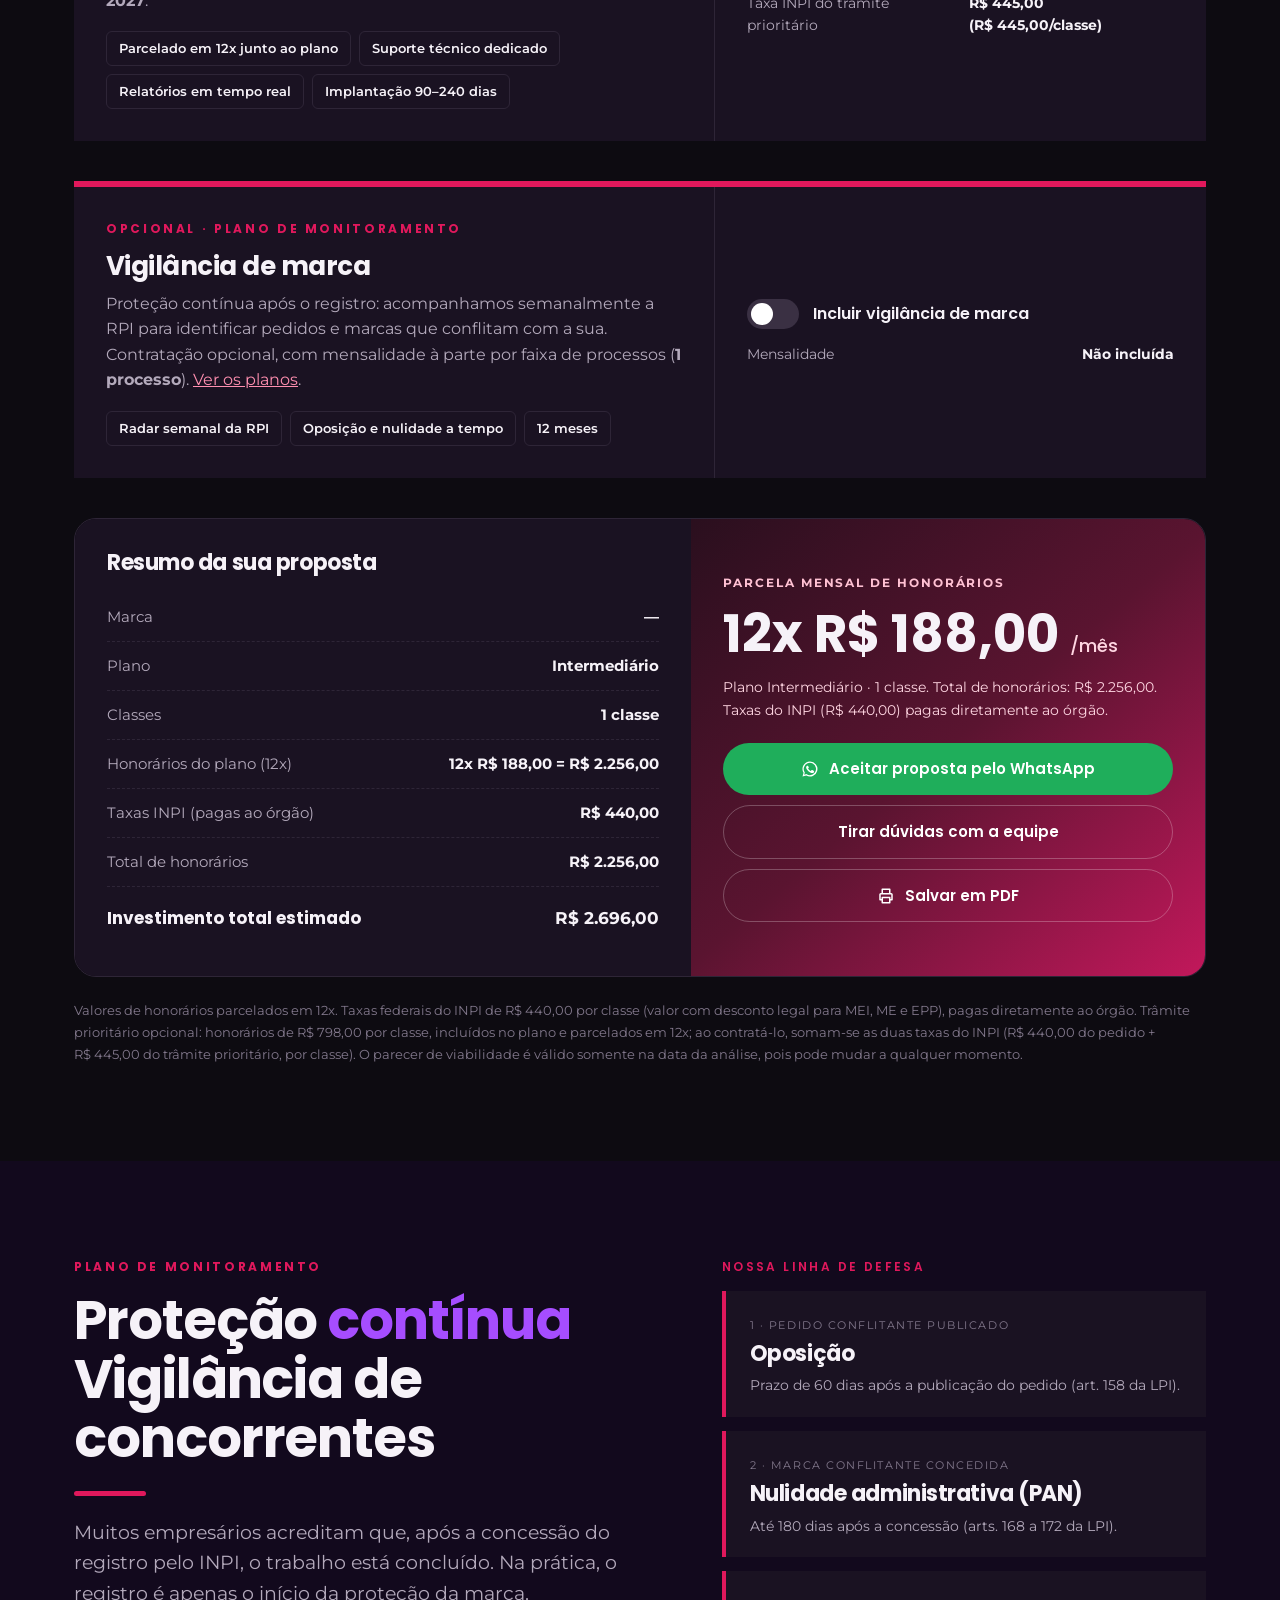
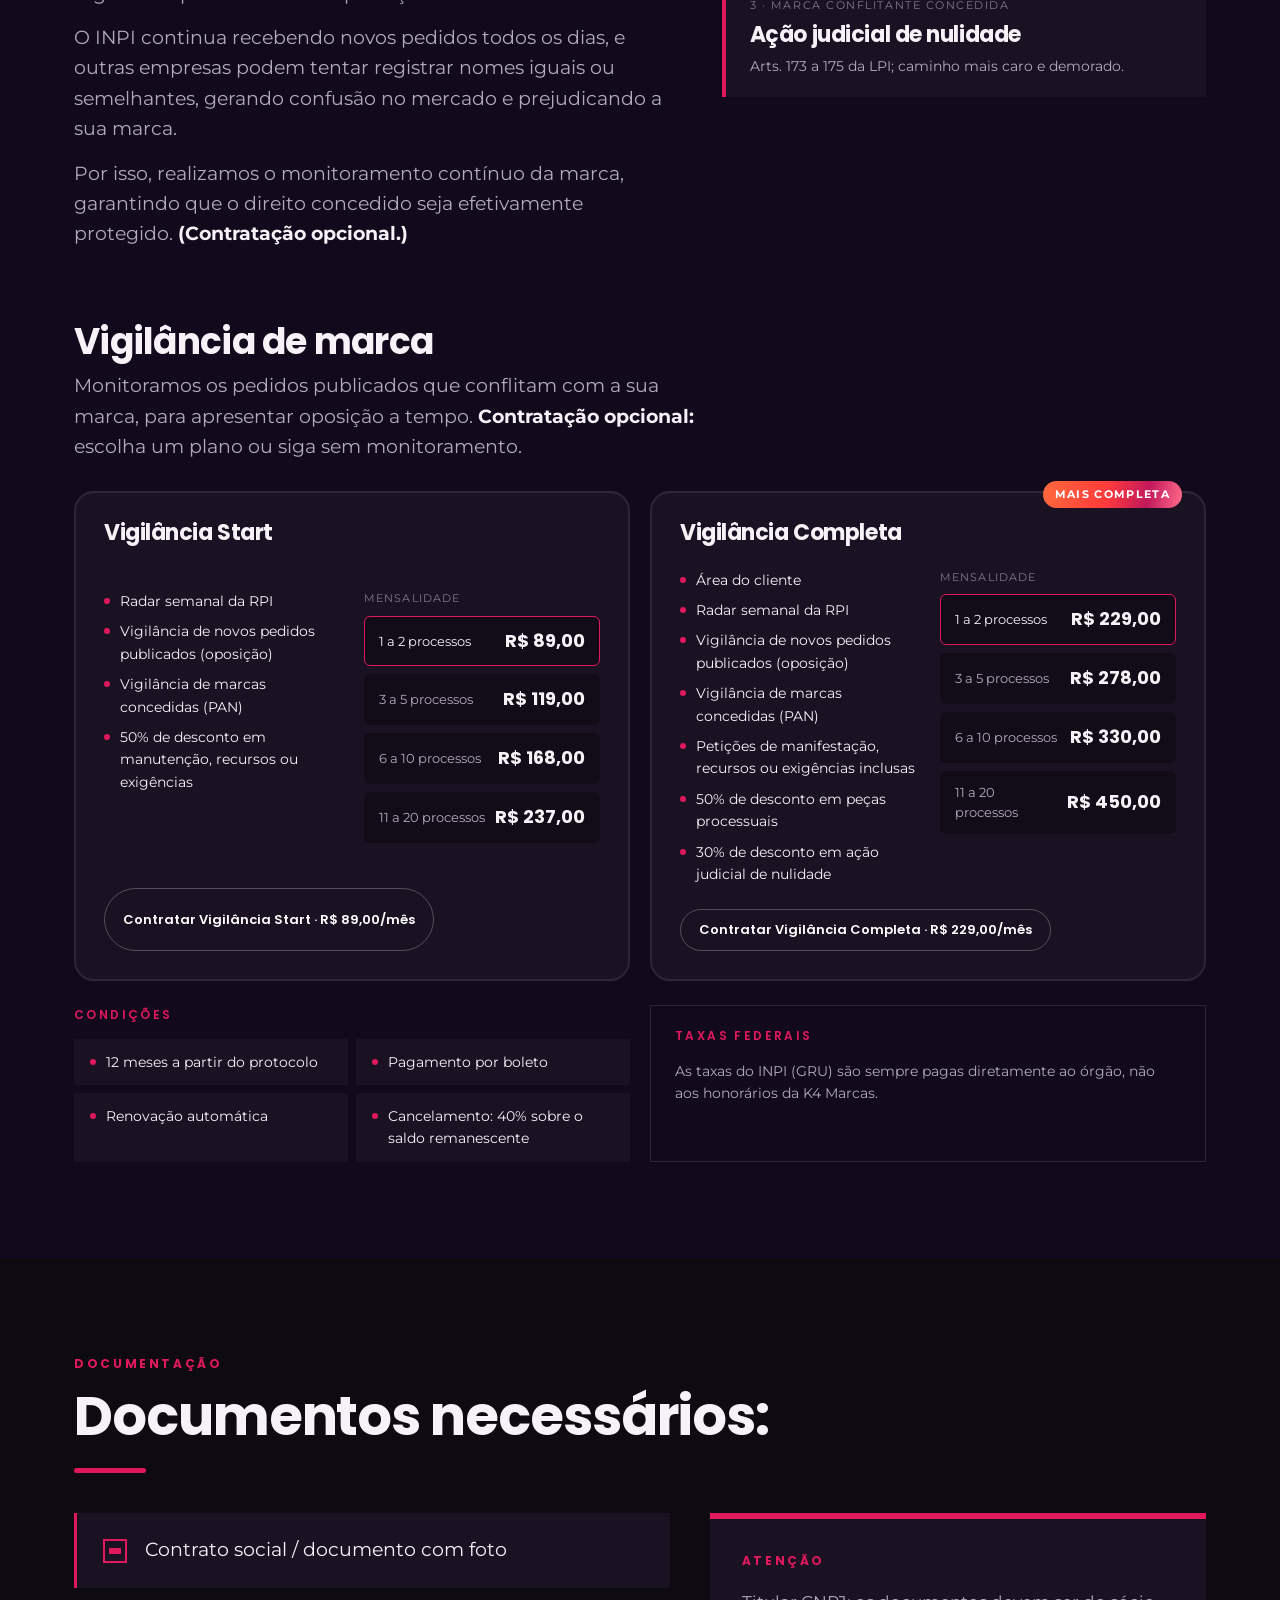
==== commit 370361b6: "Remove a tabela comparativa de planos das propostas Os itens de cada plano continuam nos cartões. Aj" ====
--- a/site_orcamento/index.html
+++ b/site_orcamento/index.html
@@ -353,15 +353,9 @@
           <tbody id="progBody"></tbody>
         </table>
       </div>
-      <p class="note">Valores de honorários parcelados em 12x<span data-f="progDesc"></span>. O percentual indica a economia por classe em relação à contratação de 1 classe. Clique em uma linha para simular. Taxas do INPI (por classe) à parte.</p>
-    </div>
-
-    <div class="compare">
-      <table>
-        <thead id="cmpHead"></thead>
-        <tbody id="cmpBody"></tbody>
-      </table>
-    </div>
+      <p class="note">Valores de honorários parcelados em 12x<span data-f="progDesc"></span>. O percentual indica a economia por classe em relação à contratação de 1 classe. <span id="progClick">Clique em uma linha para simular.</span> Taxas do INPI (por classe) à parte.</p>
+    </div>
+
 
     <div class="addon" id="addon" data-tipo="ecom">
       <div class="addon-info">
@@ -493,10 +487,10 @@
 </section>
 
 <!-- SERVIÇOS -->
-<section class="alt" style="background: radial-gradient(800px 600px at 100% 100%, #6b1818 0%, var(--bg-2) 60%);">
-  <div class="wrap">
-    <span class="eyebrow">Nossos serviços</span>
-    <h2 class="h2 rv" style="font-weight:500">Conheça Nossos Serviços</h2>
+<section class="services-sec" id="servicos">
+  <div class="wrap">
+    <div class="services-top"><span>Nossos serviços</span><span>Proposta comercial</span></div>
+    <h2 class="services-h rv">Conheça Nossos Serviços</h2>
     <div class="services">
       <div class="service rv">Registro de Marca</div>
       <div class="service rv">Registro de Patente</div>
--- a/site_orcamento/styles.css
+++ b/site_orcamento/styles.css
@@ -400,8 +400,12 @@
 
 /* ---------- Serviços ---------- */
 .services { display: grid; grid-template-columns: repeat(3, 1fr); gap: 20px; margin-top: 44px; }
-.service { background: linear-gradient(180deg, #3d1a18 0%, #42271c 100%); border-radius: 14px; padding: 38px 20px; text-align: center; font-family: var(--head); font-weight: 700; font-size: 18px; }
-@media (max-width: 860px) { .services { grid-template-columns: 1fr 1fr; } .service { font-size: 15px; padding: 28px 14px; } }
+.services-sec { background: #11061e; }
+.services-top { display: flex; justify-content: space-between; gap: 16px; font-size: 12px; letter-spacing: .08em; text-transform: uppercase; color: #b9b0c4; }
+.services-h { font-family: var(--head); font-weight: 400; font-size: clamp(36px, 5vw, 64px); letter-spacing: -0.01em; margin-top: 44px; }
+.services-sec .services { gap: 28px 56px; margin-top: 56px; }
+.service { background: linear-gradient(180deg, #401221 0%, #402126 100%); border-radius: 14px; min-height: 120px; padding: 24px 20px; display: flex; align-items: center; justify-content: center; text-align: center; font-family: var(--body); font-weight: 700; font-size: 19px; }
+@media (max-width: 860px) { .services, .services-sec .services { grid-template-columns: 1fr 1fr; gap: 14px; } .service { font-size: 15px; padding: 20px 12px; min-height: 96px; } }
 
 /* ---------- Footer ---------- */
 .final { text-align: center; padding: 110px 0 80px; }
